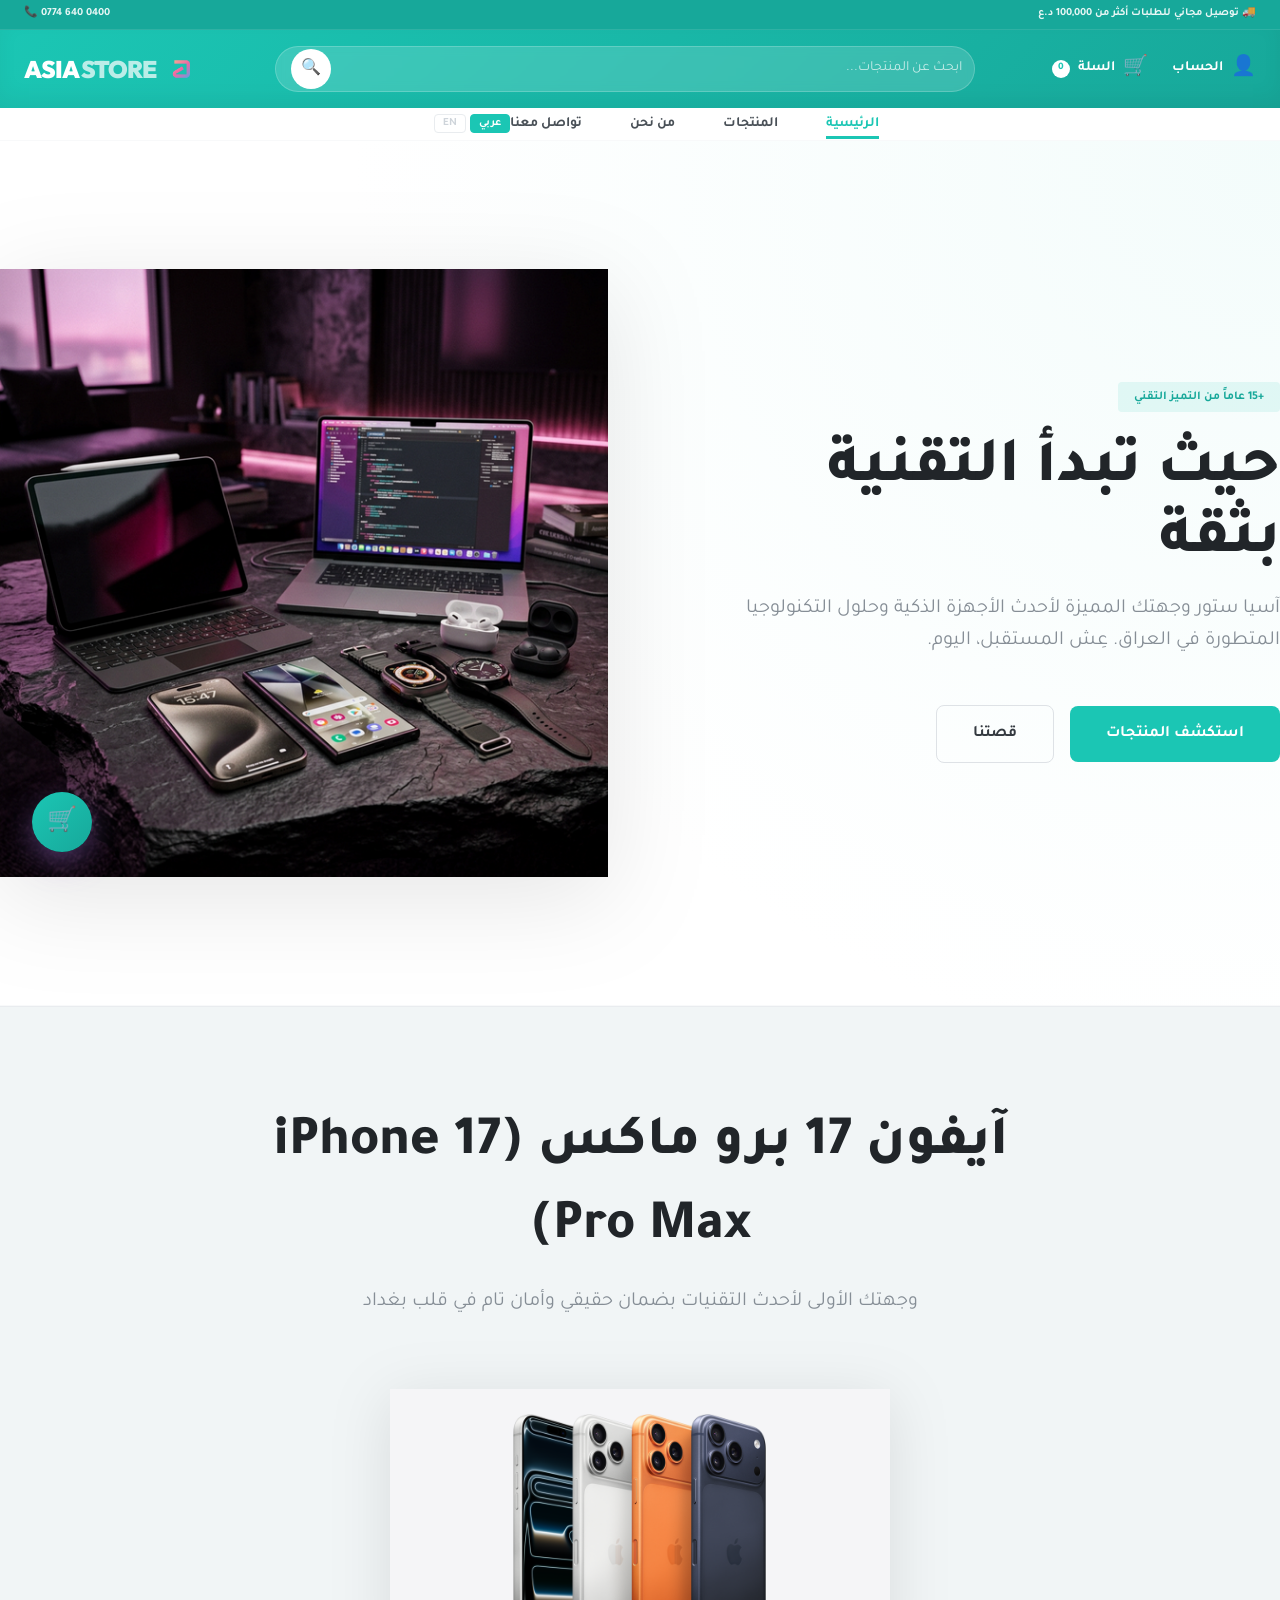
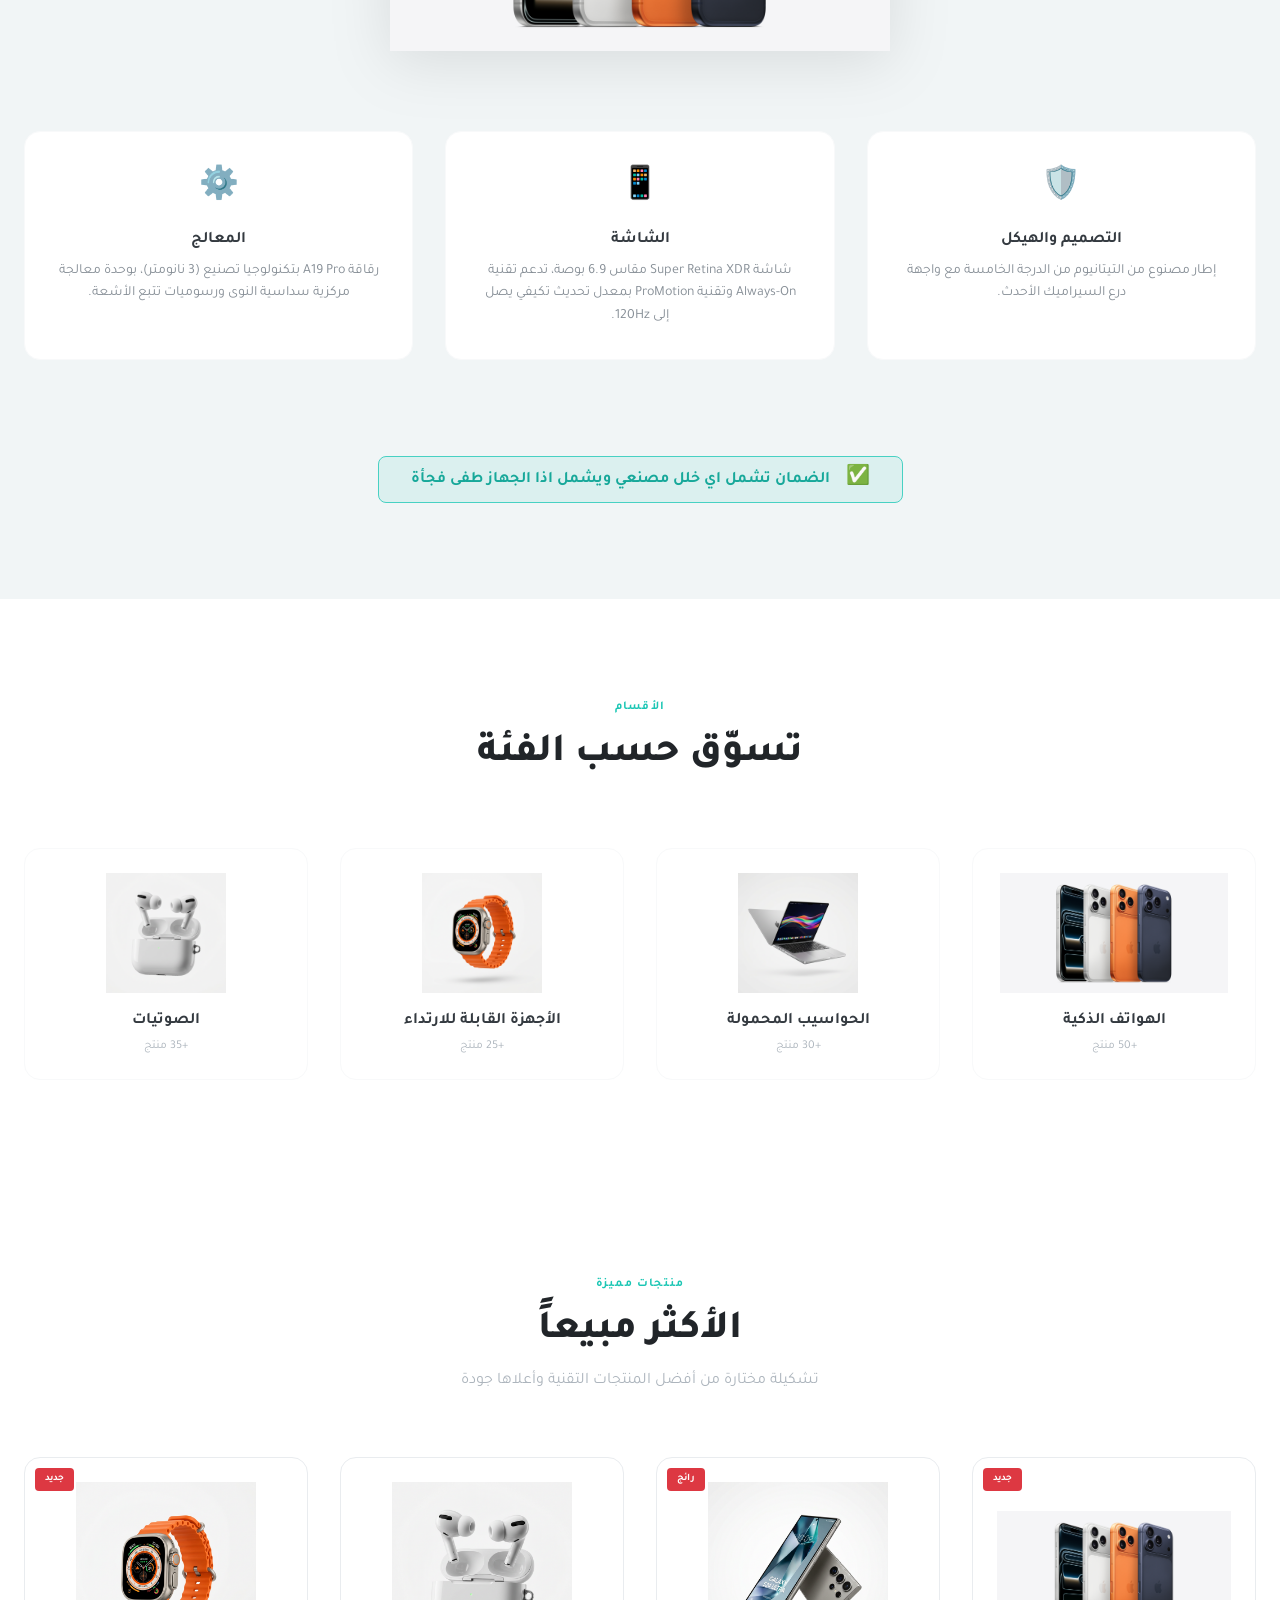
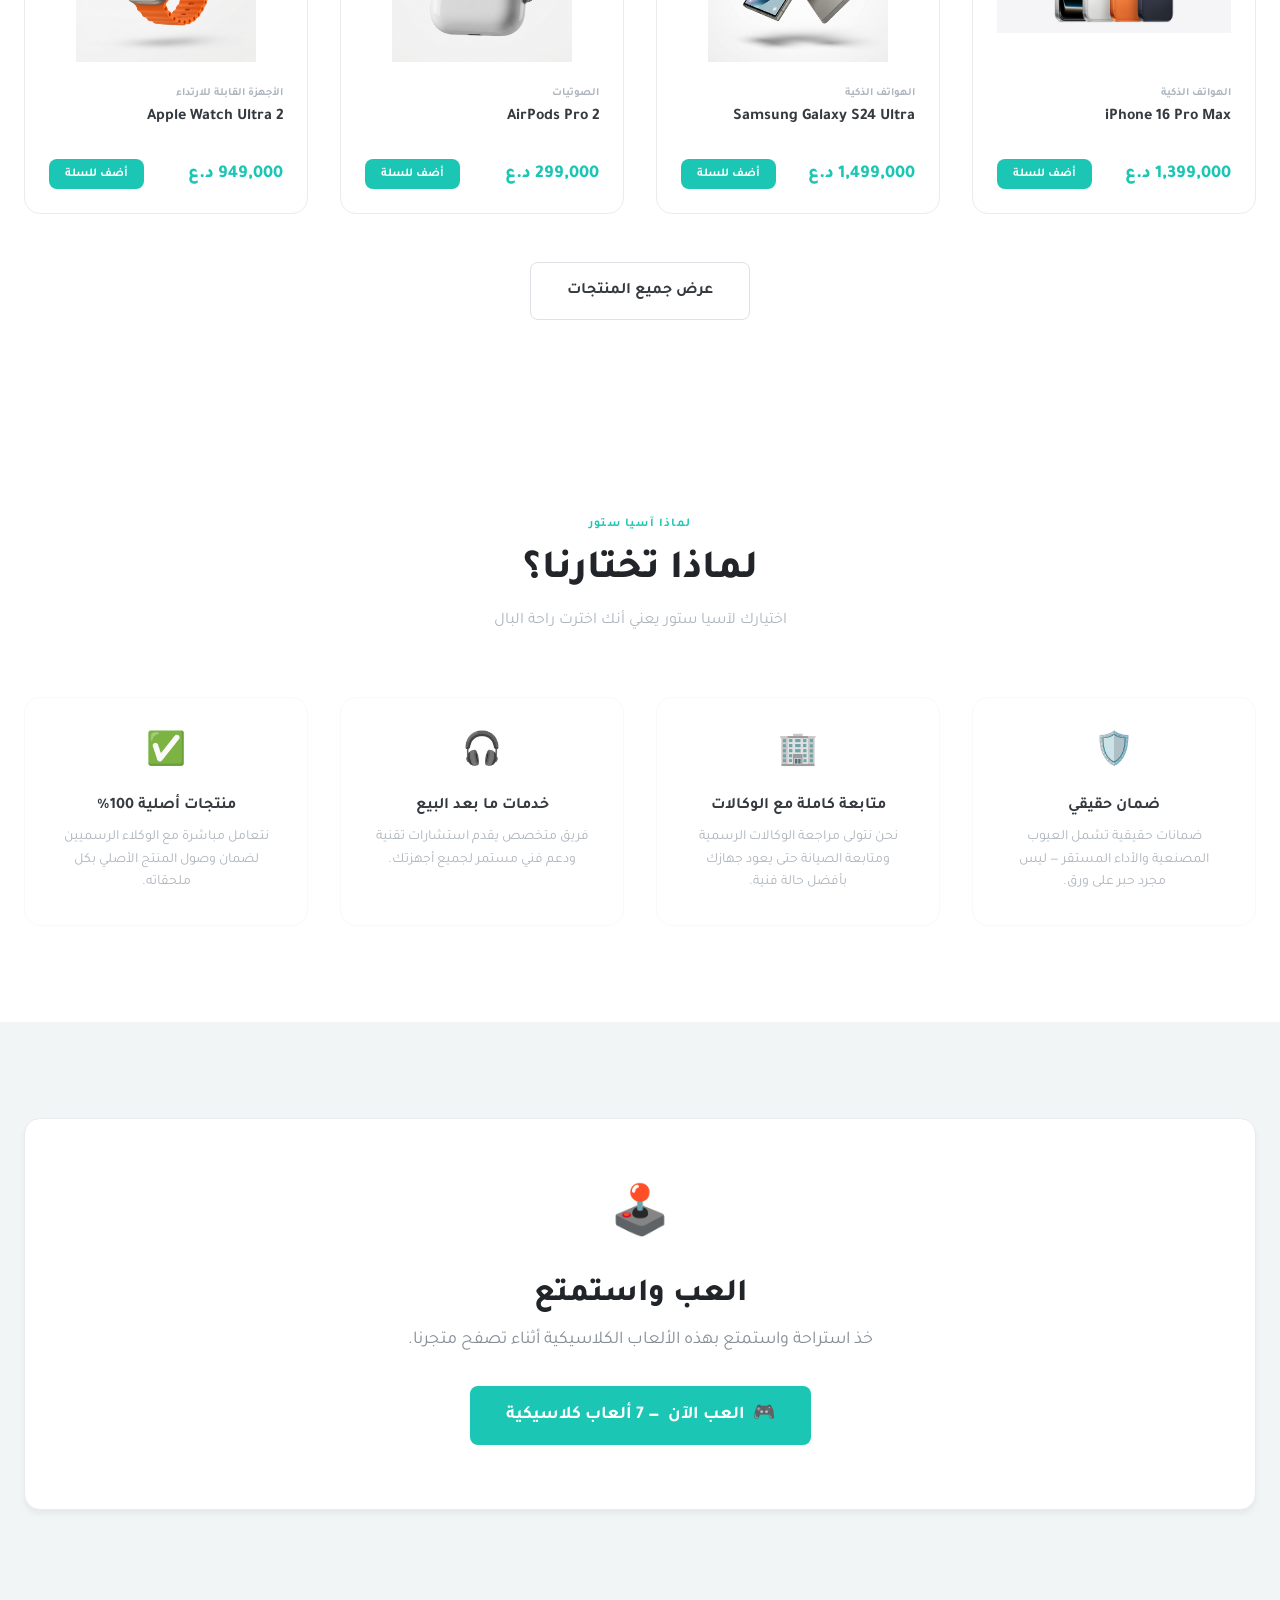
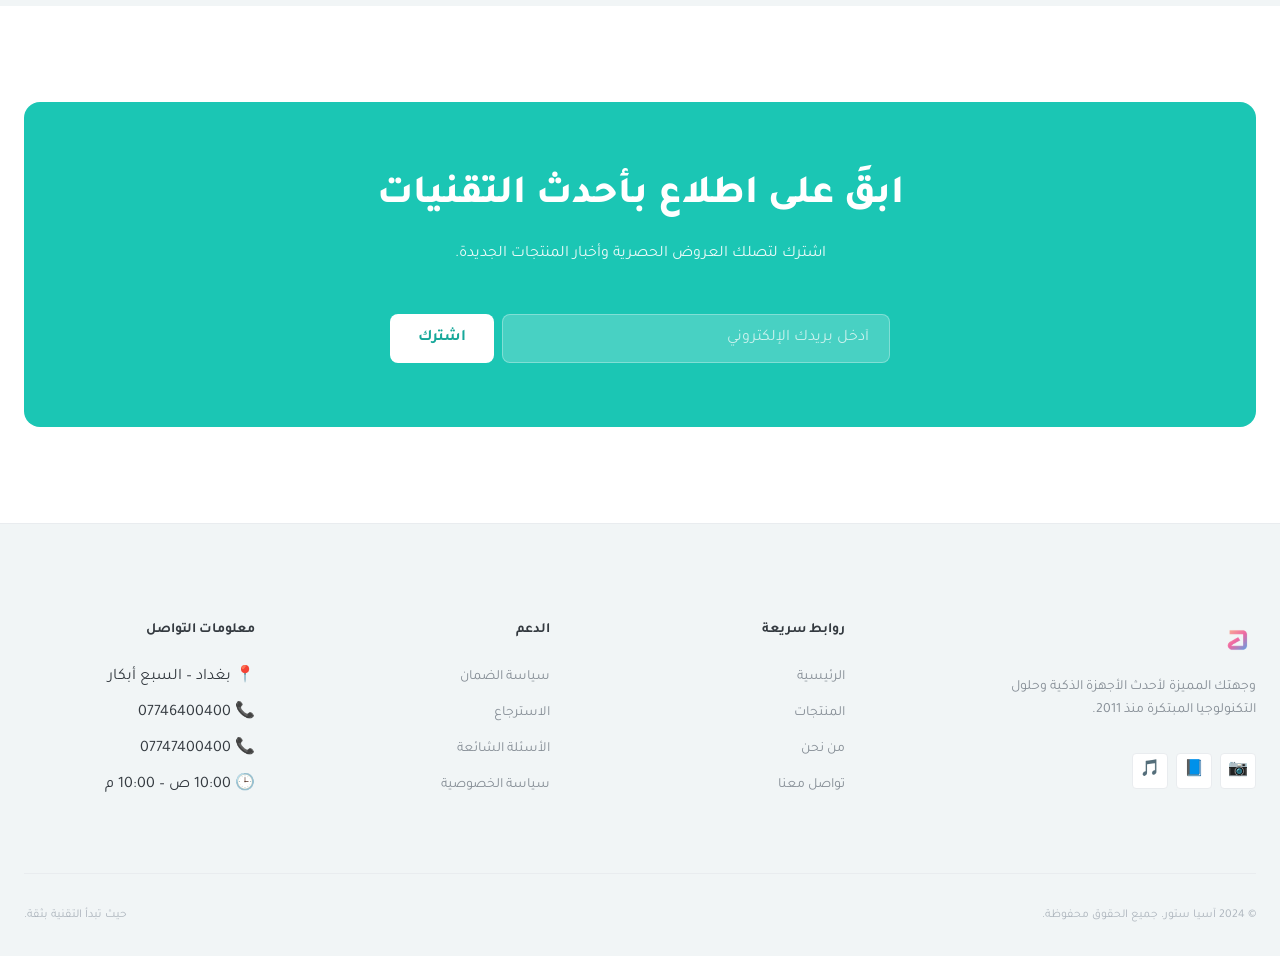
==== index.html @ 78df60da "Initial project upload" ====
<!DOCTYPE html>
<html lang="ar" dir="rtl">

<head>
  <meta charset="UTF-8">
  <meta name="viewport" content="width=device-width, initial-scale=1.0">
  <meta name="description"
    content="آسيا ستور - متجر مليء بالتطور. وجهتك المميزة لأحدث الأجهزة الذكية وحلول التكنولوجيا المتطورة في العراق">
  <meta name="keywords" content="آسيا ستور, Asia Store, تقنية, هواتف ذكية, لابتوب, ساعات ذكية, عراق, بغداد">
  <title>آسيا ستور | Asia Store - متجر مليء بالتطور</title>

  <!-- Fonts -->
  <link rel="preconnect" href="https://fonts.googleapis.com">
  <link rel="preconnect" href="https://fonts.gstatic.com" crossorigin>
  <link
    href="https://fonts.googleapis.com/css2?family=Inter:wght@300;400;500;600;700;900&family=Outfit:wght@300;400;500;600;700;900&family=Tajawal:wght@300;400;500;700;800;900&family=Bai+Jamjuree:wght@300;400;500;600;700&display=swap"
    rel="stylesheet">

  <!-- CSS -->
  <link rel="stylesheet" href="css/variables.css">
  <link rel="stylesheet" href="css/base.css">
  <link rel="stylesheet" href="css/animations.css">
  <link rel="stylesheet" href="css/components.css">
  <link rel="stylesheet" href="css/pages.css">
</head>

<body>
  <!-- Page Transition -->
  <div class="page-transition">
    <div class="panel"></div>
    <div class="panel"></div>
    <div class="panel"></div>
    <div class="panel"></div>
    <div class="panel"></div>
  </div>

  <!-- Header -->
  <header class="header" id="header">
    <div class="header__info">
      <div class="container container--wide">
        <span data-i18n="header_shipping">🚚 توصيل مجاني للطلبات أكثر من 100,000 د.ع</span>
        <span dir="ltr">📞 0774 640 0400</span>
      </div>
    </div>
    <div class="header__top">
      <div class="container container--wide">
        <div class="header__top-wrapper">
          <div class="header__utilities">
            <a href="#" class="header__util-link" id="accountTrigger">
              <span class="header__util-icon">👤</span>
              <span class="header__util-text" data-i18n="nav_account">الحساب</span>
            </a>
            <a href="#" class="header__util-link" id="cartTrigger">
              <span class="header__util-icon">🛒</span>
              <span class="header__util-text" data-i18n="nav_cart">السلة</span>
              <span class="cart-count">0</span>
            </a>
          </div>

          <div class="header__search">
            <form class="search-bar">
              <input type="text" data-i18n-placeholder="search_placeholder" placeholder="ابحث عن المنتجات...">
              <button type="submit">🔍</button>
            </form>
          </div>

          <a href="index.html" class="header__logo">
            <img src="assets/logo.svg" alt="Asia Store Logo">
            <span class="header__logo-text">Asia <span>Store</span></span>
          </a>
        </div>
      </div>
    </div>

    <div class="header__bottom">
      <div class="container container--wide">
        <nav class="header__nav" id="mainNav">
          <ul class="header__nav-list">
            <li><a href="index.html" class="header__nav-link active" data-i18n="nav_home">الرئيسية</a></li>
            <li><a href="pages/products.html" class="header__nav-link" data-i18n="nav_products">المنتجات</a></li>
            <li><a href="pages/about.html" class="header__nav-link" data-i18n="nav_about">من نحن</a></li>
            <li><a href="pages/contact.html" class="header__nav-link" data-i18n="nav_contact">تواصل معنا</a></li>
          </ul>
          <div class="lang-switcher">
            <button class="lang-btn active" data-lang="ar">عربي</button>
            <button class="lang-btn" data-lang="en">EN</button>
          </div>
        </nav>

        <button class="menu-toggle" id="menuToggle" aria-label="Toggle Menu">
          <span></span>
          <span></span>
          <span></span>
        </button>
      </div>
    </div>
  </header>

  <!-- Hero Section -->
  <section class="hero" id="hero">
    <div class="container--wide hero__container">
      <div class="hero__wrapper">
        <div class="hero__content reveal">
          <div class="hero__badge" data-i18n="hero_label">جديد وحصري</div>
          <h1 class="hero__title">
            <span data-i18n="hero_title_1">اكتشف عالم</span><br>
            <span class="text-primary" data-i18n="hero_title_2">التقنية الحديثة</span>
          </h1>
          <p class="hero__subtitle" data-i18n="hero_subtitle">
            آسيا ستور وجهتك المميزة لأحدث الأجهزة الذكية وحلول التكنولوجيا المتطورة في العراق.
          </p>
          <div class="hero__actions">
            <a href="pages/products.html" class="btn btn--primary btn--lg" data-i18n="hero_btn_shop">
              تسوق الآن
            </a>
            <a href="pages/about.html" class="btn btn--outline-dark btn--lg" data-i18n="hero_btn_about">
              عرف المزيد
            </a>
          </div>
        </div>
        <div class="hero__image reveal-scale">
          <img src="assets/images/hero-tech.png" alt="Tech Showcase">
        </div>
      </div>
    </div>
  </section>

  <!-- iPhone 17 Pro Max Showcase -->
  <section class="section showcase-section" id="iphone17"
    style="background: var(--surface-alt); border-top: 1px solid var(--color-gray-200); position: relative; overflow: hidden;">
    <div class="container container--wide">
      <div class="showcase-content"
        style="display:flex; flex-direction:column; gap:var(--space-2xl); align-items:center;">

        <div class="showcase-header reveal" style="text-align:center; max-width:800px;">
          <h2 class="section-header__title" data-i18n="iphone17_title"
            style="font-size: clamp(2rem, 5vw, 3.5rem); margin-bottom: var(--space-md); color: var(--color-gray-900);">
            آيفون 17 برو ماكس (iPhone 17 Pro Max)</h2>
          <p class="section-header__subtitle" data-i18n="iphone17_slogan"
            style="font-size: var(--fs-lg); color: var(--color-gray-600); margin-bottom: var(--space-lg);">وجهتك الأولى
            لأحدث التقنيات بضمان حقيقي وأمان تام في قلب بغداد</p>
        </div>

        <div class="showcase-image reveal-scale delay-1"
          style="position:relative; width:100%; max-width:500px; margin: 0 auto;">
          <img src="assets/images/iphone.png" alt="iPhone 17 Pro Max"
            style="width:100%; height:auto; object-fit:contain; filter:drop-shadow(0 10px 30px rgba(0,0,0,0.1));">
        </div>

        <div class="showcase-features grid"
          style="display:grid; grid-template-columns: repeat(auto-fit, minmax(280px, 1fr)); gap:var(--space-xl); width:100%; margin-top:var(--space-xl);">

          <div class="feature-card reveal delay-2">
            <div style="font-size:2rem; margin-bottom:var(--space-md);">🛡️</div>
            <h3 style="font-size:var(--fs-base); margin-bottom:var(--space-sm); color:var(--color-gray-800);"
              data-i18n="iphone17_f1_title">التصميم والهيكل</h3>
            <p style="color:var(--color-gray-600); font-size:var(--fs-sm); line-height:1.6;"
              data-i18n="iphone17_f1_desc">إطار مصنوع من التيتانيوم من الدرجة الخامسة مع واجهة درع السيراميك (Ceramic
              Shield) الأحدث.</p>
          </div>

          <div class="feature-card reveal delay-3">
            <div style="font-size:2rem; margin-bottom:var(--space-md);">📱</div>
            <h3 style="font-size:var(--fs-base); margin-bottom:var(--space-sm); color:var(--color-gray-800);"
              data-i18n="iphone17_f2_title">الشاشة</h3>
            <p style="color:var(--color-gray-600); font-size:var(--fs-sm); line-height:1.6;"
              data-i18n="iphone17_f2_desc">شاشة Super Retina XDR مقاس 6.9 بوصة، تدعم تقنية Always-On وتقنية ProMotion
              بمعدل تحديث تكيفي يصل إلى 120Hz.</p>
          </div>

          <div class="feature-card reveal delay-4">
            <div style="font-size:2rem; margin-bottom:var(--space-md);">⚙️</div>
            <h3 style="font-size:var(--fs-base); margin-bottom:var(--space-sm); color:var(--color-gray-800);"
              data-i18n="iphone17_f3_title">المعالج</h3>
            <p style="color:var(--color-gray-600); font-size:var(--fs-sm); line-height:1.6;"
              data-i18n="iphone17_f3_desc">رقاقة A19 Pro بتكنولوجيا تصنيع (3 نانومتر)، بوحدة معالجة مركزية سداسية النوى
              ورسوميات تتبع الأشعة.</p>
          </div>

        </div>

        <div class="reveal delay-4" style="margin-top:var(--space-2xl); text-align:center;">
          <div
            style="background: rgba(27,198,180,0.1); border: 1px solid var(--color-primary-light); padding: var(--space-sm) var(--space-xl); border-radius: var(--radius-md); display:inline-flex; align-items:center; gap:var(--space-md);">
            <span style="font-size:1.2rem;">✅</span>
            <span style="color: var(--color-primary-dark); font-weight:var(--fw-bold);"
              data-i18n="iphone17_warranty">الضمان تشمل اي خلل مصنعي ويشمل اذا الجهاز طفى فجأة</span>
          </div>
        </div>

      </div>
    </div>
  </section>

  <!-- Categories Section -->
  <section class="section" id="categories">
    <div class="container">
      <div class="section-header reveal">
        <span class="section-header__label" data-i18n="categories_label">الأقسام</span>
        <h2 class="section-header__title" data-i18n="categories_title">تسوّق حسب الفئة</h2>
      </div>

      <div class="categories-grid">
        <div class="category-card reveal delay-1" onclick="window.location.href='pages/products.html'">
          <img src="assets/images/iphone.png" alt="Smartphones" class="category-card__image">
          <h3 class="category-card__title" data-i18n="cat_smartphones">الهواتف الذكية</h3>
          <p class="category-card__count" data-i18n="cat_smartphones_count">+50 منتج</p>
        </div>
        <div class="category-card reveal delay-2" onclick="window.location.href='pages/products.html'">
          <img src="assets/images/macbook.png" alt="Laptops" class="category-card__image">
          <h3 class="category-card__title" data-i18n="cat_laptops">الحواسيب المحمولة</h3>
          <p class="category-card__count" data-i18n="cat_laptops_count">+30 منتج</p>
        </div>
        <div class="category-card reveal delay-3" onclick="window.location.href='pages/products.html'">
          <img src="assets/images/smartwatch.png" alt="Wearables" class="category-card__image">
          <h3 class="category-card__title" data-i18n="cat_wearables">الأجهزة القابلة للارتداء</h3>
          <p class="category-card__count" data-i18n="cat_wearables_count">+25 منتج</p>
        </div>
        <div class="category-card reveal delay-1" onclick="window.location.href='pages/products.html'">
          <img src="assets/images/airpods.png" alt="Audio" class="category-card__image">
          <h3 class="category-card__title" data-i18n="cat_audio">الصوتيات</h3>
          <p class="category-card__count" data-i18n="cat_audio_count">+35 منتج</p>
        </div>
      </div>
    </div>
  </section>

  <!-- Featured Products Section -->
  <section class="section" id="products" style="background: var(--surface-main);">
    <div class="container">
      <div class="section-header reveal">
        <span class="section-header__label" data-i18n="products_label">منتجات مميزة</span>
        <h2 class="section-header__title" data-i18n="products_title">الأكثر مبيعاً</h2>
        <p class="section-header__subtitle" data-i18n="products_subtitle">تشكيلة مختارة من أفضل المنتجات التقنية</p>
      </div>

      <div class="products-grid">
        <!-- Product 1 -->
        <div class="product-card reveal delay-1" data-category="smartphones">
          <span class="product-card__badge" data-i18n="product_new">جديد</span>
          <div class="product-card__image">
            <img src="assets/images/iphone.png" alt="iPhone 16 Pro Max">
          </div>
          <p class="product-card__category" data-i18n="p1_category">الهواتف الذكية</p>
          <h3 class="product-card__title" data-i18n="p1_title">iPhone 16 Pro Max</h3>
          <div class="product-card__actions">
            <span class="product-card__price" data-i18n="p1_price">1,399,000 د.ع</span>
            <button class="btn btn--sm btn--primary" data-i18n="add_to_cart">أضف للسلة</button>
          </div>
        </div>

        <!-- Product 2 -->
        <div class="product-card reveal delay-2" data-category="smartphones">
          <span class="product-card__badge" data-i18n="product_hot">رائج</span>
          <div class="product-card__image">
            <img src="assets/images/samsung.png" alt="Samsung Galaxy S24 Ultra">
          </div>
          <p class="product-card__category" data-i18n="p2_category">الهواتف الذكية</p>
          <h3 class="product-card__title" data-i18n="p2_title">Samsung Galaxy S24 Ultra</h3>
          <div class="product-card__actions">
            <span class="product-card__price" data-i18n="p2_price">1,499,000 د.ع</span>
            <button class="btn btn--sm btn--primary" data-i18n="add_to_cart">أضف للسلة</button>
          </div>
        </div>

        <!-- Product 3 -->
        <div class="product-card reveal delay-3" data-category="audio">
          <div class="product-card__image">
            <img src="assets/images/airpods.png" alt="AirPods Pro 2">
          </div>
          <p class="product-card__category" data-i18n="p3_category">الصوتيات</p>
          <h3 class="product-card__title" data-i18n="p3_title">AirPods Pro 2</h3>
          <div class="product-card__actions">
            <span class="product-card__price" data-i18n="p3_price">299,000 د.ع</span>
            <button class="btn btn--sm btn--primary" data-i18n="add_to_cart">أضف للسلة</button>
          </div>
        </div>

        <!-- Product 4 -->
        <div class="product-card reveal delay-1" data-category="wearables">
          <span class="product-card__badge" data-i18n="product_new">جديد</span>
          <div class="product-card__image">
            <img src="assets/images/smartwatch.png" alt="Apple Watch Ultra 2">
          </div>
          <p class="product-card__category" data-i18n="p4_category">الأجهزة القابلة للارتداء</p>
          <h3 class="product-card__title" data-i18n="p4_title">Apple Watch Ultra 2</h3>
          <div class="product-card__actions">
            <span class="product-card__price" data-i18n="p4_price">949,000 د.ع</span>
            <button class="btn btn--sm btn--primary" data-i18n="add_to_cart">أضف للسلة</button>
          </div>
        </div>
      </div>

      <div style="text-align:center; margin-top:var(--space-2xl);">
        <a href="pages/products.html" class="btn btn--outline-dark btn--lg reveal" data-i18n="view_all">عرض جميع المنتجات</a>
      </div>
    </div>
  </section>

  <!-- Why Choose Us -->
  <section class="section" id="features">
    <div class="container">
      <div class="section-header reveal">
        <span class="section-header__label" data-i18n="features_label">لماذا آسيا ستور</span>
        <h2 class="section-header__title" data-i18n="features_title">لماذا تختارنا؟</h2>
        <p class="section-header__subtitle" data-i18n="features_subtitle">اختيارك لآسيا ستور يعني أنك اخترت راحة البال
        </p>
      </div>

      <div class="features-grid">
        <div class="feature-card reveal delay-1 tilt-3d">
          <div class="feature-card__icon">🛡️</div>
          <h3 class="feature-card__title" data-i18n="f1_title">ضمان حقيقي</h3>
          <p class="feature-card__desc" data-i18n="f1_desc">ضمانات حقيقية تشمل العيوب المصنعية والأداء المستقر</p>
        </div>

        <div class="feature-card reveal delay-2 tilt-3d">
          <div class="feature-card__icon">🏢</div>
          <h3 class="feature-card__title" data-i18n="f2_title">متابعة كاملة مع الوكالات</h3>
          <p class="feature-card__desc" data-i18n="f2_desc">نحن نتولى مراجعة الوكالات الرسمية ومتابعة الصيانة</p>
        </div>

        <div class="feature-card reveal delay-3 tilt-3d">
          <div class="feature-card__icon">🎧</div>
          <h3 class="feature-card__title" data-i18n="f3_title">خدمات ما بعد البيع</h3>
          <p class="feature-card__desc" data-i18n="f3_desc">فريق متخصص يقدم استشارات تقنية ودعم فني مستمر</p>
        </div>

        <div class="feature-card reveal delay-4 tilt-3d">
          <div class="feature-card__icon">✅</div>
          <h3 class="feature-card__title" data-i18n="f4_title">منتجات أصلية 100%</h3>
          <p class="feature-card__desc" data-i18n="f4_desc">نتعامل مباشرة مع الوكلاء الرسميين لضمان وصول المنتج الأصلي
          </p>
        </div>
      </div>
    </div>
  </section>

  <!-- Arcade Games Banner -->
  <section class="section" id="arcade" style="background: var(--surface-alt);">
    <div class="container">
      <div class="reveal-scale"
        style="padding:var(--space-3xl) var(--space-2xl); border-radius:var(--radius-lg); background:var(--color-white); border:1px solid var(--color-gray-200); text-align:center; box-shadow:var(--shadow-md);">
        <div style="font-size:3rem; margin-bottom:var(--space-md);">🕹️</div>
        <h2 style="font-size:var(--fs-2xl); font-weight:var(--fw-black); margin-bottom:var(--space-sm); color:var(--color-gray-900);"
          data-i18n="games_hero_title">العب واستمتع</h2>
        <p style="color:var(--color-gray-600); font-size:var(--fs-md); margin-bottom:var(--space-xl); max-width:500px; margin-left:auto; margin-right:auto;"
          data-i18n="games_hero_subtitle">خذ استراحة واستمتع بهذه الألعاب الكلاسيكية أثناء تصفح متجرنا.</p>
        <a href="pages/games.html" class="btn btn--primary btn--lg" style="font-size:var(--fs-md);">
          🎮 <span data-i18n="games_play">العب الآن</span> — 7 ألعاب كلاسيكية
        </a>
      </div>
    </div>
  </section>

  <!-- CTA / Newsletter -->
  <section class="section cta-section">
    <div class="container">
      <div class="cta-box reveal-scale">
        <h2 class="cta-box__title" data-i18n="cta_title">ابقَ على اطلاع بأحدث التقنيات</h2>
        <p class="cta-box__subtitle" data-i18n="cta_subtitle">اشترك لتصلك العروض الحصرية وأخبار المنتجات الجديدة.</p>
        <form class="cta-box__form" onsubmit="event.preventDefault();">
          <input type="email" class="cta-box__input" data-i18n-placeholder="cta_placeholder"
            placeholder="أدخل بريدك الإلكتروني">
          <button type="submit" class="cta-box__btn" data-i18n="cta_btn">اشترك</button>
        </form>
      </div>
    </div>
  </section>

  <!-- Footer -->
  <footer class="footer" id="footer">
    <div class="container">
      <div class="footer__grid">
        <div class="footer__brand">
          <img src="assets/logo.svg" alt="Asia Store">
          <p data-i18n="footer_desc">وجهتك المميزة لأحدث الأجهزة الذكية وحلول التكنولوجيا المبتكرة منذ 2011.</p>
          <div class="footer__social">
            <a href="https://www.instagram.com/asia.store.iq" target="_blank" aria-label="Instagram">📷</a>
            <a href="https://www.facebook.com/share/1KiaEUe9XV" target="_blank" aria-label="Facebook">📘</a>
            <a href="https://www.tiktok.com/@asia.store24" target="_blank" aria-label="TikTok">🎵</a>
          </div>
        </div>

        <div>
          <h4 class="footer__title" data-i18n="footer_quick">روابط سريعة</h4>
          <ul class="footer__links">
            <li><a href="index.html" data-i18n="nav_home">الرئيسية</a></li>
            <li><a href="pages/products.html" data-i18n="nav_products">المنتجات</a></li>
            <li><a href="pages/about.html" data-i18n="nav_about">من نحن</a></li>
            <li><a href="pages/contact.html" data-i18n="nav_contact">تواصل معنا</a></li>
          </ul>
        </div>

        <div>
          <h4 class="footer__title" data-i18n="footer_support">الدعم</h4>
          <ul class="footer__links">
            <li><a href="pages/warranty.html" data-i18n="footer_warranty">سياسة الضمان</a></li>
            <li><a href="pages/returns.html" data-i18n="footer_returns">الاسترجاع</a></li>
            <li><a href="pages/faq.html" data-i18n="footer_faq">الأسئلة الشائعة</a></li>
            <li><a href="pages/privacy.html" data-i18n="footer_privacy">سياسة الخصوصية</a></li>
          </ul>
        </div>

        <div>
          <h4 class="footer__title" data-i18n="footer_contact">معلومات التواصل</h4>
          <ul class="footer__links">
            <li>📍 بغداد – السبع أبكار</li>
            <li>📞 07746400400</li>
            <li>📞 07747400400</li>
            <li>🕒 10:00 ص – 10:00 م</li>
          </ul>
        </div>
      </div>

      <div class="footer__bottom">
        <p data-i18n="footer_rights">© 2024 آسيا ستور. جميع الحقوق محفوظة.</p>
        <p data-i18n="footer_tagline">حيث تبدأ التقنية بثقة.</p>
      </div>
    </div>
  </footer>

  <!-- Scripts -->
  <script src="js/i18n.js"></script>
  <script src="js/main.js"></script>
  <script src="js/cart.js"></script>
  <script src="js/auth.js"></script>
</body>

</html>
---- css/variables.css ----
/* ========================================
   ASIA STORE - Design Tokens & Variables
   Inspired by pointiraq.com - Professional Teal Theme
   ======================================== */

:root {
  /* Primary Brand Colors */
  --color-primary: #1bc6b4;
  --color-primary-dark: #17a89a;
  --color-primary-light: #48d1c3;
  --color-secondary: #515D66;
  --color-accent: #DD3842; /* Soft Red for sales */
  --color-success: #28a745;
  --color-warning: #ffc107;
  --color-info: #17a2b8;
  
  /* Gradients */
  --gradient-primary: linear-gradient(135deg, #1bc6b4 0%, #17a89a 100%);
  --gradient-soft: linear-gradient(180deg, #F1F5F6 0%, #FFFFFF 100%);
  --gradient-text: linear-gradient(135deg, #1bc6b4, #515D66);
  
  /* Neutral Colors */
  --color-white: #FFFFFF;
  --color-offwhite: #F1F5F6;
  --color-gray-100: #F8F9FA;
  --color-gray-200: #E9ECEF;
  --color-gray-300: #DEE2E6;
  --color-gray-400: #CED4DA;
  --color-gray-500: #ADB5BD;
  --color-gray-600: #868E96;
  --color-gray-700: #495057;
  --color-gray-800: #343A40;
  --color-gray-900: #212529;
  --color-black: #000000;
  
  /* Surfaces */
  --surface-main: #FFFFFF;
  --surface-alt: #F1F5F6;
  --surface-dark: #212529;
  --surface-card: #FFFFFF;
  
  /* Typography */
  --font-primary: 'Bai Jamjuree', 'Tajawal', -apple-system, BlinkMacSystemFont, sans-serif;
  --font-arabic: 'Tajawal', 'Bai Jamjuree', sans-serif;
  
  --fs-xs: 0.75rem;
  --fs-sm: 0.875rem;
  --fs-base: 1rem;
  --fs-md: 1.125rem;
  --fs-lg: 1.25rem;
  --fs-xl: 1.5rem;
  --fs-2xl: 2rem;
  --fs-3xl: 2.5rem;
  --fs-4xl: 3rem;
  --fs-5xl: 3.5rem;
  --fs-6xl: 4.5rem;
  --fs-hero: clamp(2.2rem, 5vw, 4.5rem);
  
  --fw-light: 300;
  --fw-regular: 400;
  --fw-medium: 500;
  --fw-semibold: 600;
  --fw-bold: 700;
  --fw-black: 800;
  
  --lh-tight: 1.1;
  --lh-snug: 1.25;
  --lh-normal: 1.5;
  --lh-relaxed: 1.75;
  
  /* Spacing */
  --space-xs: 0.25rem;
  --space-sm: 0.5rem;
  --space-md: 1rem;
  --space-lg: 1.5rem;
  --space-xl: 2rem;
  --space-2xl: 3rem;
  --space-3xl: 4rem;
  --space-4xl: 6rem;
  --space-5xl: 8rem;
  --space-section: clamp(3rem, 8vw, 6rem);
  
  /* Border Radius */
  --radius-sm: 0.25rem;
  --radius-md: 0.5rem;
  --radius-lg: 1rem;
  --radius-xl: 1.5rem;
  --radius-full: 9999px;
  
  /* Shadows */
  --shadow-sm: 0 1px 3px rgba(0,0,0,0.1);
  --shadow-md: 0 4px 6px rgba(0,0,0,0.05);
  --shadow-lg: 0 10px 15px rgba(0,0,0,0.1);
  --shadow-xl: 0 20px 25px rgba(0,0,0,0.1);
  --shadow-card: 0 0 20px rgba(0,0,0,0.05);
  
  /* Transitions */
  --transition-fast: 0.15s ease;
  --transition-base: 0.25s ease;
  --transition-slow: 0.4s ease;
  
  /* Z-Index */
  --z-base: 1;
  --z-dropdown: 100;
  --z-sticky: 200;
  --z-header: 300;
  --z-overlay: 400;
  --z-modal: 500;
  
  /* Container */
  --container-max: 1280px;
  --container-wide: 1440px;
  --container-narrow: 800px;
  --container-padding: 1.5rem;
}

[dir="rtl"] {
  --font-primary: var(--font-arabic);
}
---- css/base.css ----
/* ========================================
   ASIA STORE - Base & Reset Styles
   ======================================== */

@import url('https://fonts.googleapis.com/css2?family=Inter:wght@300;400;500;600;700;900&family=Tajawal:wght@300;400;500;700;800;900&family=Bai+Jamjuree:wght@300;400;500;600;700&display=swap');

*,
*::before,
*::after {
    margin: 0;
    padding: 0;
    box-sizing: border-box;
}

html {
    scroll-behavior: smooth;
    font-size: 16px;
    -webkit-font-smoothing: antialiased;
    -moz-osx-font-smoothing: grayscale;
}

body {
    font-family: var(--font-primary);
    font-weight: var(--fw-regular);
    line-height: var(--lh-normal);
    color: var(--color-gray-800);
    background: var(--surface-main);
    overflow-x: hidden;
    min-height: 100vh;
}

[dir="rtl"] body {
    font-family: var(--font-arabic);
}

img {
    max-width: 100%;
    height: auto;
    display: block;
}

a {
    text-decoration: none;
    color: inherit;
    transition: var(--transition-base);
}

ul,
ol {
    list-style: none;
}

button {
    border: none;
    background: none;
    cursor: pointer;
    font-family: inherit;
    font-size: inherit;
    color: inherit;
}

input,
textarea,
select {
    font-family: inherit;
    font-size: inherit;
    color: var(--color-gray-800);
    outline: none;
    border: none;
    background: none;
}

/* Container */
.container {
    width: 100%;
    max-width: var(--container-max);
    margin: 0 auto;
    padding: 0 var(--container-padding);
}

.container--wide {
    max-width: var(--container-wide);
}

.container--narrow {
    max-width: var(--container-narrow);
}

/* Section */
.section {
    padding: var(--space-section) 0;
    position: relative;
}

/* Gradient Text */
.gradient-text {
    background: var(--gradient-primary);
    -webkit-background-clip: text;
    -webkit-text-fill-color: transparent;
    background-clip: text;
}

/* Selection */
::selection {
    background: rgba(27, 198, 180, 0.2);
    color: var(--color-primary-dark);
}

/* Scrollbar */
::-webkit-scrollbar {
    width: 6px;
}

::-webkit-scrollbar-track {
    background: var(--color-gray-100);
}

::-webkit-scrollbar-thumb {
    background: var(--color-primary);
    border-radius: var(--radius-full);
}

/* Page Transition Overlay (Simplified) */
.page-transition {
    position: fixed;
    top: 0;
    left: 0;
    width: 100%;
    height: 100%;
    z-index: 9999;
    pointer-events: none;
    display: flex;
}

.page-transition .panel {
    flex: 1;
    background: var(--color-primary);
    transform: scaleY(0);
    transform-origin: bottom;
}

.page-transition.active .panel {
    animation: panelUp 0.5s ease forwards;
}

@keyframes panelUp {
    0% { transform: scaleY(0); transform-origin: bottom; }
    50% { transform: scaleY(1); transform-origin: bottom; }
    51% { transform: scaleY(1); transform-origin: top; }
    100% { transform: scaleY(0); transform-origin: top; }
}

/* Visually Hidden */
.sr-only {
    position: absolute;
    width: 1px;
    height: 1px;
    padding: 0;
    margin: -1px;
    overflow: hidden;
    clip: rect(0, 0, 0, 0);
    border: 0;
}
---- css/animations.css ----
/* ========================================
   ASIA STORE - Animations & 3D Effects
   ======================================== */

/* ---- SCROLL REVEAL ANIMATIONS ---- */
.reveal {
    opacity: 0;
    transform: translateY(60px);
    transition: opacity 0.8s cubic-bezier(0.16, 1, 0.3, 1),
        transform 0.8s cubic-bezier(0.16, 1, 0.3, 1);
}

.reveal.visible {
    opacity: 1;
    transform: translateY(0);
}

.reveal-left {
    opacity: 0;
    transform: translateX(-80px);
    transition: opacity 0.8s cubic-bezier(0.16, 1, 0.3, 1),
        transform 0.8s cubic-bezier(0.16, 1, 0.3, 1);
}

.reveal-left.visible {
    opacity: 1;
    transform: translateX(0);
}

.reveal-right {
    opacity: 0;
    transform: translateX(80px);
    transition: opacity 0.8s cubic-bezier(0.16, 1, 0.3, 1),
        transform 0.8s cubic-bezier(0.16, 1, 0.3, 1);
}

.reveal-right.visible {
    opacity: 1;
    transform: translateX(0);
}

.reveal-scale {
    opacity: 0;
    transform: scale(0.85);
    transition: opacity 0.8s cubic-bezier(0.16, 1, 0.3, 1),
        transform 0.8s cubic-bezier(0.16, 1, 0.3, 1);
}

.reveal-scale.visible {
    opacity: 1;
    transform: scale(1);
}

/* Staggered Delays */
.delay-1 {
    transition-delay: 0.1s !important;
}

.delay-2 {
    transition-delay: 0.2s !important;
}

.delay-3 {
    transition-delay: 0.3s !important;
}

.delay-4 {
    transition-delay: 0.4s !important;
}

.delay-5 {
    transition-delay: 0.5s !important;
}

.delay-6 {
    transition-delay: 0.6s !important;
}

/* ---- FLOATING ANIMATION ---- */
@keyframes float {

    0%,
    100% {
        transform: translateY(0) rotate(0deg);
    }

    33% {
        transform: translateY(-15px) rotate(1deg);
    }

    66% {
        transform: translateY(-8px) rotate(-1deg);
    }
}

.float {
    animation: float 6s ease-in-out infinite;
}

.float-slow {
    animation: float 8s ease-in-out infinite;
}

.float-fast {
    animation: float 4s ease-in-out infinite;
}

/* ---- PULSE GLOW ---- */
@keyframes pulseGlow {

    0%,
    100% {
        box-shadow: 0 0 20px rgba(192, 132, 252, 0.2);
    }

    50% {
        box-shadow: 0 0 40px rgba(192, 132, 252, 0.4), 0 0 80px rgba(255, 107, 157, 0.2);
    }
}

.pulse-glow {
    animation: pulseGlow 3s ease-in-out infinite;
}

/* ---- GRADIENT SHIFT ---- */
@keyframes gradientShift {
    0% {
        background-position: 0% 50%;
    }

    50% {
        background-position: 100% 50%;
    }

    100% {
        background-position: 0% 50%;
    }
}

.gradient-shift {
    background-size: 200% 200%;
    animation: gradientShift 4s ease infinite;
}

/* ---- PARTICLE FLOAT ---- */
@keyframes particleFloat {
    0% {
        transform: translate(0, 0) rotate(0deg);
        opacity: 0;
    }

    20% {
        opacity: 1;
    }

    80% {
        opacity: 1;
    }

    100% {
        transform: translate(var(--x, 100px), var(--y, -200px)) rotate(360deg);
        opacity: 0;
    }
}

.particle {
    position: absolute;
    width: var(--size, 6px);
    height: var(--size, 6px);
    background: var(--gradient-primary);
    border-radius: var(--radius-full);
    animation: particleFloat var(--duration, 8s) var(--delay, 0s) infinite linear;
    pointer-events: none;
}

/* ---- ROTATE 3D ---- */
@keyframes rotate3D {
    0% {
        transform: perspective(1000px) rotateY(0deg);
    }

    100% {
        transform: perspective(1000px) rotateY(360deg);
    }
}

.rotate-3d {
    animation: rotate3D 20s linear infinite;
}

/* ---- SHIMMER EFFECT ---- */
@keyframes shimmer {
    0% {
        transform: translateX(-100%);
    }

    100% {
        transform: translateX(100%);
    }
}

.shimmer {
    position: relative;
    overflow: hidden;
}

.shimmer::after {
    content: '';
    position: absolute;
    top: 0;
    left: 0;
    width: 100%;
    height: 100%;
    background: linear-gradient(90deg, transparent, rgba(255, 255, 255, 0.1), transparent);
    animation: shimmer 3s infinite;
}

/* ---- TILT 3D on Hover ---- */
.tilt-3d {
    transform-style: preserve-3d;
    transition: var(--transition-slow);
}

.tilt-3d:hover {
    transform: perspective(1000px) rotateX(5deg) rotateY(-5deg) scale(1.02);
}

/* ---- HERO TEXT ANIMATION ---- */
@keyframes heroTextReveal {
    0% {
        opacity: 0;
        transform: translateY(40px);
        filter: blur(10px);
    }

    100% {
        opacity: 1;
        transform: translateY(0);
        filter: blur(0);
    }
}

.hero-text-animate {
    animation: heroTextReveal 1s cubic-bezier(0.16, 1, 0.3, 1) forwards;
    opacity: 0;
}

.hero-text-animate:nth-child(2) {
    animation-delay: 0.15s;
}

.hero-text-animate:nth-child(3) {
    animation-delay: 0.3s;
}

.hero-text-animate:nth-child(4) {
    animation-delay: 0.45s;
}

/* ---- COUNTER ANIMATION ---- */
@keyframes countUp {
    from {
        opacity: 0;
        transform: translateY(20px);
    }

    to {
        opacity: 1;
        transform: translateY(0);
    }
}

/* ---- MARQUEE ---- */
@keyframes marquee {
    0% {
        transform: translateX(0);
    }

    100% {
        transform: translateX(-50%);
    }
}

[dir="rtl"] @keyframes marquee {
    0% {
        transform: translateX(0);
    }

    100% {
        transform: translateX(50%);
    }
}

.marquee-track {
    display: flex;
    width: max-content;
    animation: marquee 30s linear infinite;
}

.marquee-track:hover {
    animation-play-state: paused;
}

/* ---- ORBIT ANIMATION ---- */
@keyframes orbit {
    0% {
        transform: rotate(0deg) translateX(var(--orbit-radius, 100px)) rotate(0deg);
    }

    100% {
        transform: rotate(360deg) translateX(var(--orbit-radius, 100px)) rotate(-360deg);
    }
}

.orbit {
    animation: orbit var(--orbit-duration, 10s) linear infinite;
}

/* ---- MAGNETIC BUTTON HOVER ---- */
.magnetic {
    transition: transform 0.3s cubic-bezier(0.34, 1.56, 0.64, 1);
}

/* ---- BACKGROUND ORB GLOW ---- */
.bg-orb {
    position: absolute;
    border-radius: 50%;
    filter: blur(80px);
    opacity: 0.15;
    pointer-events: none;
}

.bg-orb--pink {
    background: var(--color-pink);
}

.bg-orb--purple {
    background: var(--color-purple);
}

.bg-orb--blue {
    background: var(--color-blue);
}

/* ---- NOISE TEXTURE OVERLAY ---- */
.noise-overlay::before {
    content: '';
    position: absolute;
    top: 0;
    left: 0;
    width: 100%;
    height: 100%;
    opacity: 0.03;
    background-image: url("data:image/svg+xml,%3Csvg viewBox='0 0 256 256' xmlns='http://www.w3.org/2000/svg'%3E%3Cfilter id='noise'%3E%3CfeTurbulence type='fractalNoise' baseFrequency='0.9' numOctaves='4' stitchTiles='stitch'/%3E%3C/filter%3E%3Crect width='100%25' height='100%25' filter='url(%23noise)'/%3E%3C/svg%3E");
    pointer-events: none;
    z-index: 0;
}

/* ---- LINE DRAWING ---- */
@keyframes drawLine {
    to {
        stroke-dashoffset: 0;
    }
}

/* ---- TYPEWRITER ---- */
@keyframes typewriter {
    from {
        width: 0;
    }

    to {
        width: 100%;
    }
}

@keyframes blink {
    50% {
        border-color: transparent;
    }
}

.typewriter {
    overflow: hidden;
    white-space: nowrap;
    border-right: 3px solid var(--color-purple);
    animation: typewriter 3s steps(40) 1s forwards, blink 0.8s step-end infinite;
    width: 0;
}
---- css/components.css ----
/* ========================================
   ASIA STORE - Components CSS
   ======================================== */

/* ---- HEADER / NAVBAR ---- */
/* ---- HEADER / NAVBAR ---- */
.header {
    position: sticky;
    top: 0;
    width: 100%;
    z-index: var(--z-header);
    transition: var(--transition-base);
}

.header__info {
    background: var(--color-primary-dark);
    padding: 6px 0;
    font-size: 11px;
    font-weight: var(--fw-bold);
    color: rgba(255, 255, 255, 0.9);
    border-bottom: 1px solid rgba(255, 255, 255, 0.1);
}

.header__info .container {
    display: flex;
    justify-content: space-between;
    align-items: center;
}

.header.scrolled {
    box-shadow: var(--shadow-md);
}

.header__top {
    background: var(--gradient-primary);
    color: var(--color-white);
    padding: var(--space-md) 0;
    box-shadow: inset 0 -10px 20px rgba(0,0,0,0.05);
}

.header__top-wrapper {
    display: flex;
    align-items: center;
    justify-content: space-between;
}

[dir="rtl"] .header__top-wrapper {
    flex-direction: row;
}

.header__logo {
    display: flex;
    align-items: center;
    gap: var(--space-sm);
}

.header__logo img {
    height: 36px;
    width: auto;
}

.header__logo-text {
    font-weight: 900;
    font-size: var(--fs-xl);
    color: var(--color-white);
    letter-spacing: -1px;
    font-family: 'Outfit', sans-serif;
    text-transform: uppercase;
}

.header__logo-text span {
    color: rgba(255, 255, 255, 0.7);
}

.header__search {
    flex: 1;
    max-width: 700px;
    margin: 0 var(--space-2xl);
}

.search-bar {
    display: flex;
    background: rgba(255, 255, 255, 0.15);
    border-radius: var(--radius-full);
    padding: 2px 2px 2px 15px;
    border: 1px solid rgba(255, 255, 255, 0.2);
    transition: var(--transition-base);
    backdrop-filter: blur(4px);
}

.search-bar:focus-within {
    background: var(--color-white);
    border-color: var(--color-white);
    box-shadow: 0 10px 30px rgba(0,0,0,0.1);
}

.search-bar input {
    flex: 1;
    background: transparent;
    border: none;
    color: var(--color-white);
    padding: 10px;
    font-size: var(--fs-sm);
    font-family: inherit;
}

.search-bar:focus-within input {
    color: var(--color-gray-800);
}

.search-bar input::placeholder {
    color: rgba(255, 255, 255, 0.7);
}

.search-bar:focus-within input::placeholder {
    color: var(--color-gray-400);
}

.search-bar button {
    background: var(--color-white);
    color: var(--color-primary);
    font-size: var(--fs-base);
    width: 40px;
    height: 40px;
    border-radius: var(--radius-full);
    display: flex;
    align-items: center;
    justify-content: center;
}

.header__utilities {
    display: flex;
    align-items: center;
    gap: var(--space-lg);
}

.header__util-link {
    display: flex;
    align-items: center;
    gap: 8px;
    color: var(--color-white);
    font-size: var(--fs-sm);
    font-weight: var(--fw-bold);
    transition: var(--transition-base);
}

.header__util-link:hover {
    color: rgba(255, 255, 255, 0.8);
    transform: translateY(-2px);
}

.header__util-icon {
    font-size: 20px;
}

.header__util-link .cart-count {
    background: var(--color-white);
    color: var(--color-primary);
    font-size: 10px;
    width: 18px;
    height: 18px;
    border-radius: 50%;
    display: flex;
    align-items: center;
    justify-content: center;
    font-weight: var(--fw-black);
}

.header__bottom {
    background: var(--color-white);
    padding: var(--space-xs) 0;
    border-bottom: 1px solid var(--color-gray-100);
}

.header__nav {
    display: flex;
    align-items: center;
    justify-content: center;
}

.header__nav-list {
    display: flex;
    align-items: center;
    gap: var(--space-2xl);
}

.header__nav-link {
    font-size: var(--fs-sm);
    font-weight: var(--fw-semibold);
    color: var(--color-gray-700);
    padding: var(--space-sm) 0;
    position: relative;
    transition: var(--transition-base);
}

.header__nav-link:hover,
.header__nav-link.active {
    color: var(--color-primary);
}

.header__nav-link::after {
    content: '';
    position: absolute;
    bottom: 0;
    left: 0;
    width: 0;
    height: 3px;
    background: var(--color-primary);
    transition: var(--transition-base);
}

.header__nav-link:hover::after,
.header__nav-link.active::after {
    width: 100%;
}

/* Language Switcher */
.lang-switcher {
    display: flex;
    align-items: center;
    gap: 4px;
    margin-right: var(--space-xl);
}

[dir="rtl"] .lang-switcher {
    margin-right: 0;
    margin-left: var(--space-xl);
}

.lang-btn {
    padding: 2px 8px;
    border-radius: var(--radius-sm);
    font-size: 11px;
    font-weight: var(--fw-bold);
    color: var(--color-gray-400);
    border: 1px solid var(--color-gray-200);
}

.lang-btn.active {
    background: var(--color-primary);
    color: var(--color-white);
    border-color: var(--color-primary);
}

/* Mobile Menu Toggle */
.menu-toggle {
    display: none;
    flex-direction: column;
    gap: 6px;
    width: 30px;
    cursor: pointer;
}

.menu-toggle span {
    display: block;
    height: 3px;
    background: var(--color-gray-800);
    border-radius: var(--radius-full);
}

/* Mobile Menu */
@media (max-width: 992px) {
    .header__search {
        display: none;
    }
    
    .header__nav {
        position: fixed;
        top: 0;
        right: -100%;
        width: 80%;
        max-width: 300px;
        height: 100vh;
        background: var(--color-white);
        flex-direction: column;
        justify-content: flex-start;
        padding-top: var(--space-5xl);
        box-shadow: -10px 0 30px rgba(0,0,0,0.1);
        transition: var(--transition-slow);
    }

    [dir="rtl"] .header__nav {
        right: auto;
        left: -100%;
        box-shadow: 10px 0 30px rgba(0,0,0,0.1);
    }

    .header__nav.open {
        right: 0;
    }

    [dir="rtl"] .header__nav.open {
        left: 0;
    }

    .header__nav-list {
        flex-direction: column;
        width: 100%;
    }

    .header__nav-link {
        width: 100%;
        padding: var(--space-md) var(--space-xl);
        border-bottom: 1px solid var(--color-gray-100);
    }
    
    .menu-toggle {
        display: flex;
    }
}

/* ---- BUTTONS ---- */
.btn {
    display: inline-flex;
    align-items: center;
    justify-content: center;
    gap: var(--space-sm);
    padding: 12px 28px;
    border-radius: var(--radius-md);
    font-weight: var(--fw-bold);
    font-size: var(--fs-sm);
    transition: var(--transition-base);
    cursor: pointer;
}

.btn--primary {
    background: var(--color-primary);
    color: var(--color-white);
}

.btn--primary:hover {
    background: var(--color-primary-dark);
}

.btn--outline-dark {
    border: 1px solid var(--color-gray-300);
    color: var(--color-gray-800);
}

.btn--outline-dark:hover {
    border-color: var(--color-primary);
    color: var(--color-primary);
}

.btn--sm {
    padding: 8px 16px;
    font-size: var(--fs-xs);
}

.btn--lg {
    padding: 16px 36px;
    font-size: var(--fs-base);
}

/* ---- PRODUCT CARDS ---- */
.product-card {
    background: var(--surface-main);
    border: 1px solid var(--color-gray-200);
    border-radius: var(--radius-lg);
    padding: var(--space-lg);
    transition: var(--transition-base);
    display: flex;
    flex-direction: column;
}

.product-card:hover {
    border-color: var(--color-primary-light);
    box-shadow: var(--shadow-md);
    transform: translateY(-5px);
}

.product-card__badge {
    position: absolute;
    top: 10px;
    right: 10px;
    background: var(--color-accent);
    color: var(--color-white);
    padding: 4px 10px;
    font-size: 10px;
    font-weight: var(--fw-bold);
    border-radius: var(--radius-sm);
    z-index: 2;
}

[dir="rtl"] .product-card__badge {
    right: auto;
    left: 10px;
}

.product-card__image {
    height: 180px;
    margin-bottom: var(--space-lg);
    display: flex;
    align-items: center;
    justify-content: center;
}

.product-card__image img {
    max-height: 100%;
    object-fit: contain;
}

.product-card__category {
    font-size: 11px;
    color: var(--color-gray-500);
    margin-bottom: 4px;
    text-transform: uppercase;
    font-weight: var(--fw-semibold);
}

.product-card__title {
    font-size: var(--fs-base);
    font-weight: var(--fw-bold);
    color: var(--color-gray-800);
    margin-bottom: var(--space-sm);
    line-height: 1.4;
    height: 2.8em;
    overflow: hidden;
}

.product-card__desc {
    font-size: var(--fs-xs);
    color: var(--color-gray-500);
    margin-bottom: var(--space-md);
    display: none; /* Hide desc in list to keep it clean */
}

.product-card__actions {
    display: flex;
    align-items: center;
    justify-content: space-between;
    margin-top: auto;
}

.product-card__price {
    font-size: var(--fs-md);
    font-weight: var(--fw-black);
    color: var(--color-primary);
}

/* ---- FEATURE CARDS ---- */
.feature-card {
    background: var(--surface-main);
    border: 1px solid var(--color-gray-100);
    border-radius: var(--radius-lg);
    padding: var(--space-xl);
    text-align: center;
    transition: var(--transition-base);
}

.feature-card:hover {
    border-color: var(--color-primary-light);
    transform: translateY(-5px);
    box-shadow: var(--shadow-md);
}

.feature-card__icon {
    font-size: 32px;
    margin-bottom: var(--space-md);
}

.feature-card__title {
    font-size: var(--fs-base);
    font-weight: var(--fw-bold);
    color: var(--color-gray-800);
    margin-bottom: var(--space-sm);
}

.feature-card__desc {
    font-size: var(--fs-sm);
    color: var(--color-gray-500);
    line-height: 1.6;
}

/* ---- SECTION HEADERS ---- */
.section-header {
    text-align: center;
    margin-bottom: var(--space-3xl);
}

.section-header__label {
    display: inline-block;
    color: var(--color-primary);
    font-size: var(--fs-xs);
    font-weight: var(--fw-bold);
    text-transform: uppercase;
    letter-spacing: 0.1em;
    margin-bottom: var(--space-sm);
}

.section-header__title {
    font-size: var(--fs-3xl);
    font-weight: var(--fw-black);
    color: var(--color-gray-900);
    margin-bottom: var(--space-sm);
}

.section-header__subtitle {
    font-size: var(--fs-base);
    color: var(--color-gray-500);
    max-width: 600px;
    margin: 0 auto;
}

/* ---- FOOTER ---- */
.footer {
    background: var(--surface-alt);
    padding: var(--space-4xl) 0 var(--space-xl);
    border-top: 1px solid var(--color-gray-200);
}

.footer__grid {
    display: grid;
    grid-template-columns: 1.5fr repeat(3, 1fr);
    gap: var(--space-3xl);
    margin-bottom: var(--space-3xl);
}

.footer__brand p {
    color: var(--color-gray-600);
    font-size: var(--fs-sm);
    line-height: 1.6;
    margin-top: var(--space-md);
    max-width: 300px;
}

.footer__brand img {
    height: 40px;
}

.footer__title {
    font-size: var(--fs-sm);
    font-weight: var(--fw-bold);
    color: var(--color-gray-800);
    margin-bottom: var(--space-lg);
    text-transform: uppercase;
}

.footer__links li {
    margin-bottom: 12px;
}

.footer__links a {
    color: var(--color-gray-600);
    font-size: var(--fs-sm);
    transition: var(--transition-base);
}

.footer__links a:hover {
    color: var(--color-primary);
    padding-left: 6px;
}

[dir="rtl"] .footer__links a:hover {
    padding-left: 0;
    padding-right: 6px;
}

.footer__social {
    display: flex;
    gap: var(--space-sm);
    margin-top: var(--space-xl);
}

.footer__social a {
    width: 36px;
    height: 36px;
    border-radius: var(--radius-sm);
    background: var(--color-white);
    border: 1px solid var(--color-gray-200);
    display: flex;
    align-items: center;
    justify-content: center;
    color: var(--color-gray-600);
    transition: var(--transition-base);
}

.footer__social a:hover {
    background: var(--color-primary);
    color: var(--color-white);
    border-color: var(--color-primary);
    transform: translateY(-3px);
}

.footer__bottom {
    border-top: 1px solid var(--color-gray-200);
    padding-top: var(--space-xl);
    display: flex;
    justify-content: space-between;
    align-items: center;
    flex-wrap: wrap;
    gap: var(--space-md);
}

.footer__bottom p {
    color: var(--color-gray-500);
    font-size: var(--fs-xs);
}

@media (max-width: 992px) {
    .footer__grid {
        grid-template-columns: 1fr 1fr;
    }
}

@media (max-width: 576px) {
    .footer__grid {
        grid-template-columns: 1fr;
    }
}

/* ---- SHOPPING CART ---- */
.cart-overlay {
    position: fixed;
    top: 0;
    left: 0;
    width: 100vw;
    height: 100vh;
    background: rgba(0, 0, 0, 0.5);
    backdrop-filter: blur(5px);
    z-index: 1000;
    opacity: 0;
    visibility: hidden;
    transition: var(--transition-base);
}

.cart-overlay.active {
    opacity: 1;
    visibility: visible;
}

.cart-sidebar {
    position: fixed;
    top: 0;
    right: 0;
    width: 100%;
    max-width: 450px;
    height: 100vh;
    background: var(--color-white);
    border-left: 1px solid var(--color-gray-100);
    z-index: 1001;
    transform: translateX(100%);
    transition: all 0.4s cubic-bezier(0.4, 0, 0.2, 1);
    display: flex;
    flex-direction: column;
    box-shadow: var(--shadow-2xl);
}

[dir="rtl"] .cart-sidebar {
    right: auto;
    left: 0;
    border-left: none;
    border-right: 1px solid var(--color-gray-100);
    transform: translateX(-100%);
}

.cart-sidebar.open {
    transform: translateX(0);
}

.cart-header {
    padding: var(--space-2xl);
    border-bottom: 1px solid var(--color-gray-100);
    display: flex;
    justify-content: space-between;
    align-items: center;
}

.cart-header h3 {
    font-size: var(--fs-xl);
    font-weight: 900;
    color: var(--color-gray-900);
    font-family: 'Outfit', sans-serif;
}

.cart-close {
    background: transparent;
    border: none;
    color: var(--color-gray-400);
    font-size: 2rem;
    cursor: pointer;
    line-height: 1;
}

.cart-close:hover {
    color: var(--color-red-500);
    transform: rotate(90deg);
}

.cart-items {
    flex: 1;
    overflow-y: auto;
    padding: var(--space-lg) var(--space-xl);
    display: flex;
    flex-direction: column;
    gap: var(--space-lg);
}

.cart-empty {
    text-align: center;
    color: var(--color-gray-500);
    padding: var(--space-2xl) 0;
}

.cart-item {
    display: flex;
    gap: var(--space-lg);
    align-items: center;
    background: var(--color-gray-100);
    padding: var(--space-md);
    border-radius: var(--radius-lg);
    position: relative;
    border: 1px solid transparent;
    transition: var(--transition-base);
}

.cart-item:hover {
    background: var(--color-white);
    border-color: var(--color-primary);
    box-shadow: var(--shadow-sm);
}

.cart-item__image {
    width: 60px;
    height: 60px;
    object-fit: contain;
}

.cart-item__info {
    flex: 1;
}

.cart-item__title {
    font-size: var(--fs-sm);
    font-weight: var(--fw-bold);
    color: var(--color-gray-900);
    margin-bottom: 4px;
}

.cart-item__price {
    font-size: var(--fs-sm);
    color: var(--color-primary);
    font-weight: var(--fw-black);
    margin-bottom: var(--space-sm);
}

.cart-item__qty {
    display: flex;
    align-items: center;
    gap: 8px;
}

.cart-item__qty button {
    background: var(--color-white);
    color: var(--color-gray-800);
    border: 1px solid var(--color-gray-200);
    width: 28px;
    height: 28px;
    border-radius: var(--radius-sm);
    cursor: pointer;
    display: flex;
    align-items: center;
    justify-content: center;
    transition: var(--transition-base);
}

.cart-item__qty button:hover {
    background: var(--color-primary);
    color: var(--color-white);
    border-color: var(--color-primary);
}

.cart-item__qty span {
    font-weight: var(--fw-bold);
    color: var(--color-gray-900);
    min-width: 20px;
    text-align: center;
}

.cart-item__remove {
    position: absolute;
    top: var(--space-md);
    right: var(--space-md);
    /* rtl handling down below */
    background: transparent;
    border: none;
    color: var(--color-gray-400);
    cursor: pointer;
    font-size: 1.25rem;
}

[dir="rtl"] .cart-item__remove {
    right: auto;
    left: var(--space-md);
}

.cart-item__remove:hover {
    color: var(--color-red-500);
}

.cart-footer {
    padding: var(--space-2xl);
    border-top: 1px solid var(--color-gray-200);
    background: var(--color-white);
}

.cart-total {
    display: flex;
    justify-content: space-between;
    margin-bottom: var(--space-xl);
    font-size: var(--fs-xl);
    color: var(--color-gray-900);
    font-weight: 900;
}

.cart-fab {
    position: fixed;
    bottom: var(--space-2xl);
    left: var(--space-xl);
    /* Standard RTL position */
    width: 60px;
    height: 60px;
    border-radius: var(--radius-full);
    background: var(--gradient-primary);
    color: var(--color-white);
    box-shadow: 0 10px 30px rgba(192, 132, 252, 0.4);
    display: flex;
    align-items: center;
    justify-content: center;
    font-size: 1.5rem;
    z-index: 999;
    cursor: pointer;
    border: none;
    transition: var(--transition-base);
}

[dir="ltr"] .cart-fab {
    left: auto;
    right: var(--space-xl);
}

.cart-fab:hover {
    transform: translateY(-5px) scale(1.05);
}

.cart-fab__badge {
    position: absolute;
    top: -5px;
    right: -5px;
    /* Handled gracefully by flex */
    background: var(--color-red-500);
    color: var(--color-white);
    font-size: 0.75rem;
    font-weight: var(--fw-bold);
    min-width: 24px;
    height: 24px;
    border-radius: var(--radius-full);
    display: flex;
    align-items: center;
    justify-content: center;
    box-shadow: 0 2px 5px rgba(0, 0, 0, 0.5);
}

[dir="rtl"] .cart-fab__badge {
    right: auto;
    left: -5px;
}

/* ---- AUTH MODAL ---- */
.auth-overlay {
    position: fixed;
    top: 0;
    left: 0;
    width: 100%;
    height: 100%;
    background: rgba(0, 0, 0, 0.4);
    backdrop-filter: blur(8px);
    z-index: 2000;
    opacity: 0;
    visibility: hidden;
    transition: var(--transition-base);
}

.auth-overlay.active {
    opacity: 1;
    visibility: visible;
}

.auth-modal {
    position: fixed;
    top: 50%;
    left: 50%;
    transform: translate(-50%, -40%);
    width: 90%;
    max-width: 450px;
    background: var(--color-white);
    border-radius: var(--radius-xl);
    padding: var(--space-2xl);
    z-index: 2001;
    box-shadow: var(--shadow-2xl);
    opacity: 0;
    visibility: hidden;
    transition: all 0.4s cubic-bezier(0.4, 0, 0.2, 1);
}

.auth-modal.active {
    opacity: 1;
    visibility: visible;
    transform: translate(-50%, -50%);
}

.auth-close {
    position: absolute;
    top: 20px;
    right: 20px;
    font-size: 24px;
    color: var(--color-gray-400);
    cursor: pointer;
    background: transparent;
    border: none;
    line-height: 1;
}

[dir="rtl"] .auth-close {
    right: auto;
    left: 20px;
}

.auth-tabs {
    display: flex;
    gap: var(--space-lg);
    border-bottom: 2px solid var(--color-gray-100);
    margin-bottom: var(--space-xl);
}

.auth-tab {
    padding: var(--space-sm) var(--space-md);
    font-weight: var(--fw-bold);
    color: var(--color-gray-500);
    border-bottom: 2px solid transparent;
    margin-bottom: -2px;
    cursor: pointer;
    background: transparent;
    border: none;
    font-family: inherit;
    font-size: var(--fs-sm);
}

.auth-tab.active {
    color: var(--color-primary);
    border-color: var(--color-primary);
}

.auth-form {
    display: none;
}

.auth-form.active {
    display: block;
}

.form-group {
    margin-bottom: var(--space-lg);
}

.form-group label {
    display: block;
    font-size: var(--fs-xs);
    font-weight: var(--fw-bold);
    color: var(--color-gray-700);
    margin-bottom: 6px;
}

.form-group input {
    width: 100%;
    padding: 12px;
    border: 1px solid var(--color-gray-200);
    border-radius: var(--radius-md);
    font-family: inherit;
    transition: var(--transition-base);
}

.form-group input:focus {
    border-color: var(--color-primary);
    outline: none;
    box-shadow: 0 0 0 3px rgba(27, 198, 180, 0.1);
}

.auth-footer {
    text-align: center;
    padding-top: var(--space-lg);
}

.auth-footer p {
    font-size: var(--fs-sm);
    color: var(--color-gray-600);
}
---- css/pages.css ----
/* ========================================
   ASIA STORE - Page-Specific Styles
   ======================================== */

/* ---- HOME PAGE ---- */
/* ---- HOME PAGE ---- */
/* Hero Section */
.hero {
    position: relative;
    padding: var(--space-5xl) 0;
    background: radial-gradient(circle at top right, rgba(27, 198, 180, 0.05) 0%, var(--color-white) 60%);
    overflow: hidden;
    border-bottom: 1px solid var(--color-gray-100);
}

.hero__wrapper {
    display: flex;
    align-items: center;
    justify-content: space-between;
    gap: var(--space-3xl);
}

@media (max-width: 992px) {
    .hero__wrapper {
        flex-direction: column;
        text-align: center;
    }
}

.hero__content {
    flex: 1;
    z-index: 2;
}

.hero__badge {
    display: inline-block;
    padding: 6px 16px;
    background: rgba(27, 198, 180, 0.1);
    color: var(--color-primary-dark);
    font-size: var(--fs-xs);
    font-weight: var(--fw-bold);
    border-radius: var(--radius-sm);
    margin-bottom: var(--space-lg);
}

.hero__title {
    font-size: var(--fs-hero);
    font-weight: var(--fw-black);
    color: var(--color-gray-900);
    line-height: 1.1;
    margin-bottom: var(--space-md);
}

.hero__subtitle {
    font-size: var(--fs-lg);
    color: var(--color-gray-600);
    line-height: 1.6;
    margin-bottom: var(--space-2xl);
    max-width: 550px;
}

@media (max-width: 992px) {
    .hero__subtitle {
        margin-left: auto;
        margin-right: auto;
    }
}

.hero__actions {
    display: flex;
    align-items: center;
    gap: var(--space-md);
}

@media (max-width: 992px) {
    .hero__actions {
        justify-content: center;
    }
}

.hero__image {
    flex: 1;
    display: flex;
    justify-content: center;
    align-items: center;
}

.hero__image img {
    max-width: 100%;
    height: auto;
    filter: drop-shadow(0 20px 50px rgba(0,0,0,0.1));
}

/* ---- Categories Grid ---- */
.categories-grid {
    display: grid;
    grid-template-columns: repeat(auto-fit, minmax(200px, 1fr));
    gap: var(--space-xl);
}

.category-card {
    position: relative;
    background: var(--surface-main);
    border: 1px solid var(--color-gray-100);
    border-radius: var(--radius-lg);
    padding: var(--space-lg);
    text-align: center;
    transition: var(--transition-base);
    cursor: pointer;
}

.category-card:hover {
    transform: translateY(-5px);
    box-shadow: var(--shadow-md);
    border-color: var(--color-primary-light);
}

.category-card__image {
    height: 120px;
    margin: 0 auto var(--space-md);
    object-fit: contain;
    transition: var(--transition-base);
}

.category-card:hover .category-card__image {
    transform: scale(1.1);
}

.category-card__title {
    font-size: var(--fs-base);
    font-weight: var(--fw-bold);
    color: var(--color-gray-800);
    margin-bottom: 4px;
}

.category-card__count {
    font-size: var(--fs-xs);
    color: var(--color-gray-500);
}

/* ---- Products Grid ---- */
.products-grid {
    display: grid;
    grid-template-columns: repeat(auto-fill, minmax(280px, 1fr));
    gap: var(--space-xl);
}

/* ---- Features Grid ---- */
.features-grid {
    display: grid;
    grid-template-columns: repeat(auto-fit, minmax(260px, 1fr));
    gap: var(--space-xl);
}

/* ---- Newsletter / CTA ---- */
.cta-section {
    padding: var(--space-section) 0;
}

.cta-box {
    position: relative;
    background: var(--color-primary);
    border-radius: var(--radius-lg);
    padding: var(--space-3xl) var(--space-2xl);
    text-align: center;
    color: var(--color-white);
}

.cta-box__title {
    font-size: var(--fs-3xl);
    font-weight: var(--fw-black);
    margin-bottom: var(--space-md);
}

.cta-box__subtitle {
    font-size: var(--fs-base);
    opacity: 0.9;
    margin-bottom: var(--space-2xl);
    max-width: 600px;
    margin-left: auto;
    margin-right: auto;
}

.cta-box__form {
    display: flex;
    justify-content: center;
    gap: var(--space-sm);
    max-width: 500px;
    margin: 0 auto;
}

.cta-box__input {
    flex: 1;
    padding: 14px 20px;
    background: rgba(255, 255, 255, 0.2);
    border: 1px solid rgba(255, 255, 255, 0.3);
    border-radius: var(--radius-md);
    color: var(--color-white);
}

.cta-box__input::placeholder {
    color: rgba(255, 255, 255, 0.7);
}

.cta-box__btn {
    padding: 14px 28px;
    background: var(--color-white);
    color: var(--color-primary-dark);
    font-weight: var(--fw-bold);
    border-radius: var(--radius-md);
    transition: var(--transition-base);
}

.cta-box__btn:hover {
    background: var(--color-gray-100);
}

@media (max-width: 576px) {
    .cta-box__form {
        flex-direction: column;
    }
}

/* ---- ABOUT PAGE ---- */
.about-hero {
    position: relative;
    min-height: 60vh;
    display: flex;
    align-items: center;
    padding-top: 100px;
    overflow: hidden;
}

.about-hero__bg {
    position: absolute;
    top: 0;
    left: 0;
    width: 100%;
    height: 100%;
}

.about-hero__bg img {
    width: 100%;
    height: 100%;
    object-fit: cover;
    opacity: 0.2;
}

.about-hero__overlay {
    position: absolute;
    top: 0;
    left: 0;
    width: 100%;
    height: 100%;
    background: linear-gradient(180deg, rgba(10, 10, 26, 0.6) 0%, var(--surface-dark) 100%);
}

.about-hero__content {
    position: relative;
    z-index: 2;
    text-align: center;
    max-width: 800px;
    margin: 0 auto;
}

/* Timeline */
.timeline {
    position: relative;
    max-width: 800px;
    margin: 0 auto;
    padding: var(--space-xl) 0;
}

.timeline::before {
    content: '';
    position: absolute;
    left: 50%;
    transform: translateX(-50%);
    width: 2px;
    height: 100%;
    background: var(--gradient-primary);
    opacity: 0.3;
}

.timeline__item {
    position: relative;
    padding: var(--space-xl) 0;
    display: flex;
    align-items: flex-start;
    gap: var(--space-2xl);
}

.timeline__item:nth-child(odd) {
    flex-direction: row-reverse;
    text-align: right;
}

[dir="rtl"] .timeline__item:nth-child(odd) {
    text-align: left;
}

[dir="rtl"] .timeline__item:nth-child(even) {
    text-align: right;
}

.timeline__dot {
    position: absolute;
    left: 50%;
    transform: translateX(-50%);
    width: 16px;
    height: 16px;
    background: var(--gradient-primary);
    border-radius: 50%;
    box-shadow: 0 0 20px rgba(192, 132, 252, 0.4);
    z-index: 2;
}

.timeline__content {
    flex: 1;
    max-width: calc(50% - var(--space-2xl));
}

.timeline__year {
    font-size: var(--fs-xl);
    font-weight: var(--fw-black);
    background: var(--gradient-primary);
    -webkit-background-clip: text;
    -webkit-text-fill-color: transparent;
    background-clip: text;
    margin-bottom: var(--space-sm);
}

.timeline__title {
    font-size: var(--fs-lg);
    font-weight: var(--fw-bold);
    margin-bottom: var(--space-sm);
}

.timeline__desc {
    font-size: var(--fs-sm);
    color: var(--color-gray-500);
    line-height: var(--lh-relaxed);
}

@media (max-width: 768px) {
    .timeline::before {
        left: 20px;
    }

    .timeline__dot {
        left: 20px;
    }

    .timeline__item,
    .timeline__item:nth-child(odd) {
        flex-direction: column;
        padding-left: 50px;
        text-align: left;
    }

    [dir="rtl"] .timeline__item,
    [dir="rtl"] .timeline__item:nth-child(odd) {
        padding-left: 0;
        padding-right: 50px;
        text-align: right;
    }

    [dir="rtl"] .timeline::before {
        left: auto;
        right: 20px;
    }

    [dir="rtl"] .timeline__dot {
        left: auto;
        right: 20px;
        transform: translateX(50%);
    }

    .timeline__content {
        max-width: 100%;
    }
}

/* Stats Row */
.stats-row {
    display: grid;
    grid-template-columns: repeat(auto-fit, minmax(200px, 1fr));
    gap: var(--space-xl);
    text-align: center;
}

.stat-card {
    padding: var(--space-2xl);
    background: var(--surface-dark-card);
    border: 1px solid rgba(255, 255, 255, 0.06);
    border-radius: var(--radius-xl);
    transition: var(--transition-slow);
}

.stat-card:hover {
    transform: translateY(-5px);
    border-color: rgba(192, 132, 252, 0.2);
    box-shadow: 0 15px 40px rgba(0, 0, 0, 0.2);
}

.stat-card__number {
    font-size: var(--fs-4xl);
    font-weight: var(--fw-black);
    background: var(--gradient-primary);
    -webkit-background-clip: text;
    -webkit-text-fill-color: transparent;
    background-clip: text;
    margin-bottom: var(--space-sm);
}

.stat-card__label {
    font-size: var(--fs-sm);
    color: var(--color-gray-500);
}

/* ---- PRODUCTS PAGE ---- */
.products-hero {
    padding-top: 120px;
    padding-bottom: var(--space-3xl);
    text-align: center;
}

/* Filter Tabs */
.filter-tabs {
    display: flex;
    align-items: center;
    justify-content: center;
    gap: var(--space-sm);
    flex-wrap: wrap;
    margin-bottom: var(--space-3xl);
}

.filter-tab {
    padding: 10px 24px;
    border-radius: var(--radius-full);
    font-size: var(--fs-sm);
    font-weight: var(--fw-medium);
    color: var(--color-gray-400);
    background: rgba(255, 255, 255, 0.04);
    border: 1px solid rgba(255, 255, 255, 0.08);
    transition: var(--transition-base);
    cursor: pointer;
}

.filter-tab:hover {
    color: var(--color-white);
    border-color: rgba(192, 132, 252, 0.2);
}

.filter-tab.active {
    background: var(--gradient-primary);
    color: var(--color-white);
    border-color: transparent;
}

/* ---- CONTACT PAGE ---- */
.contact-hero {
    padding-top: 120px;
    padding-bottom: var(--space-3xl);
    text-align: center;
}

.contact-grid {
    display: grid;
    grid-template-columns: 1fr 1fr;
    gap: var(--space-3xl);
    align-items: start;
}

@media (max-width: 768px) {
    .contact-grid {
        grid-template-columns: 1fr;
    }
}

.contact-info-cards {
    display: flex;
    flex-direction: column;
    gap: var(--space-lg);
}

.contact-info-card {
    display: flex;
    align-items: flex-start;
    gap: var(--space-lg);
    padding: var(--space-xl);
    background: var(--surface-dark-card);
    border: 1px solid rgba(255, 255, 255, 0.06);
    border-radius: var(--radius-xl);
    transition: var(--transition-slow);
}

.contact-info-card:hover {
    transform: translateX(5px);
    border-color: rgba(192, 132, 252, 0.2);
}

[dir="rtl"] .contact-info-card:hover {
    transform: translateX(-5px);
}

.contact-info-card__icon {
    width: 48px;
    height: 48px;
    min-width: 48px;
    background: var(--gradient-primary);
    border-radius: var(--radius-md);
    display: flex;
    align-items: center;
    justify-content: center;
    font-size: 20px;
}

.contact-info-card__title {
    font-size: var(--fs-base);
    font-weight: var(--fw-bold);
    margin-bottom: var(--space-xs);
}

.contact-info-card__text {
    font-size: var(--fs-sm);
    color: var(--color-gray-500);
    line-height: var(--lh-relaxed);
}

.contact-info-card__text a {
    color: var(--color-purple-light);
}

.contact-info-card__text a:hover {
    text-decoration: underline;
}

/* Contact Form */
.contact-form {
    padding: var(--space-2xl);
    background: var(--surface-dark-card);
    border: 1px solid rgba(255, 255, 255, 0.06);
    border-radius: var(--radius-xl);
}

.form-group {
    margin-bottom: var(--space-lg);
}

.form-group label {
    display: block;
    font-size: var(--fs-sm);
    font-weight: var(--fw-medium);
    color: var(--color-gray-300);
    margin-bottom: var(--space-sm);
}

.form-group input,
.form-group textarea {
    width: 100%;
    padding: 14px 18px;
    background: rgba(255, 255, 255, 0.04);
    border: 1px solid rgba(255, 255, 255, 0.1);
    border-radius: var(--radius-md);
    color: var(--color-white);
    font-size: var(--fs-sm);
    transition: var(--transition-base);
}

.form-group input:focus,
.form-group textarea:focus {
    border-color: var(--color-purple);
    box-shadow: 0 0 0 3px rgba(192, 132, 252, 0.15);
}

.form-group textarea {
    min-height: 140px;
    resize: vertical;
}

/* Map */
.contact-map {
    border-radius: var(--radius-xl);
    overflow: hidden;
    margin-top: var(--space-3xl);
    border: 1px solid rgba(255, 255, 255, 0.06);
    height: 400px;
}

.contact-map iframe {
    width: 100%;
    height: 100%;
    border: 0;
    filter: grayscale(0.6) brightness(0.7) contrast(1.1);
    transition: var(--transition-base);
}

.contact-map:hover iframe {
    filter: grayscale(0) brightness(0.9);
}

/* Working Hours */
.hours-table {
    width: 100%;
    margin-top: var(--space-lg);
}

.hours-table tr {
    border-bottom: 1px solid rgba(255, 255, 255, 0.06);
}

.hours-table td {
    padding: var(--space-sm) 0;
    font-size: var(--fs-sm);
    color: var(--color-gray-400);
}

.hours-table td:last-child {
    text-align: right;
    color: var(--color-white);
}

[dir="rtl"] .hours-table td:last-child {
    text-align: left;
}

/* Social Links Grid */
.social-grid {
    display: grid;
    grid-template-columns: repeat(auto-fit, minmax(200px, 1fr));
    gap: var(--space-md);
    margin-top: var(--space-2xl);
}

.social-card {
    display: flex;
    align-items: center;
    gap: var(--space-md);
    padding: var(--space-lg);
    background: var(--surface-dark-card);
    border: 1px solid rgba(255, 255, 255, 0.06);
    border-radius: var(--radius-lg);
    transition: var(--transition-base);
}

.social-card:hover {
    transform: translateY(-3px);
    border-color: rgba(192, 132, 252, 0.2);
    box-shadow: 0 10px 30px rgba(0, 0, 0, 0.2);
}

.social-card__icon {
    width: 44px;
    height: 44px;
    min-width: 44px;
    border-radius: var(--radius-md);
    display: flex;
    align-items: center;
    justify-content: center;
    font-size: 22px;
}

.social-card__icon--instagram {
    background: linear-gradient(45deg, #f09433, #e6683c, #dc2743, #cc2366, #bc1888);
}

.social-card__icon--facebook {
    background: #1877F2;
}

.social-card__icon--tiktok {
    background: #000;
    border: 1px solid rgba(255, 255, 255, 0.15);
}

.social-card__name {
    font-weight: var(--fw-semibold);
    font-size: var(--fs-sm);
}

.social-card__handle {
    font-size: var(--fs-xs);
    color: var(--color-gray-500);
}
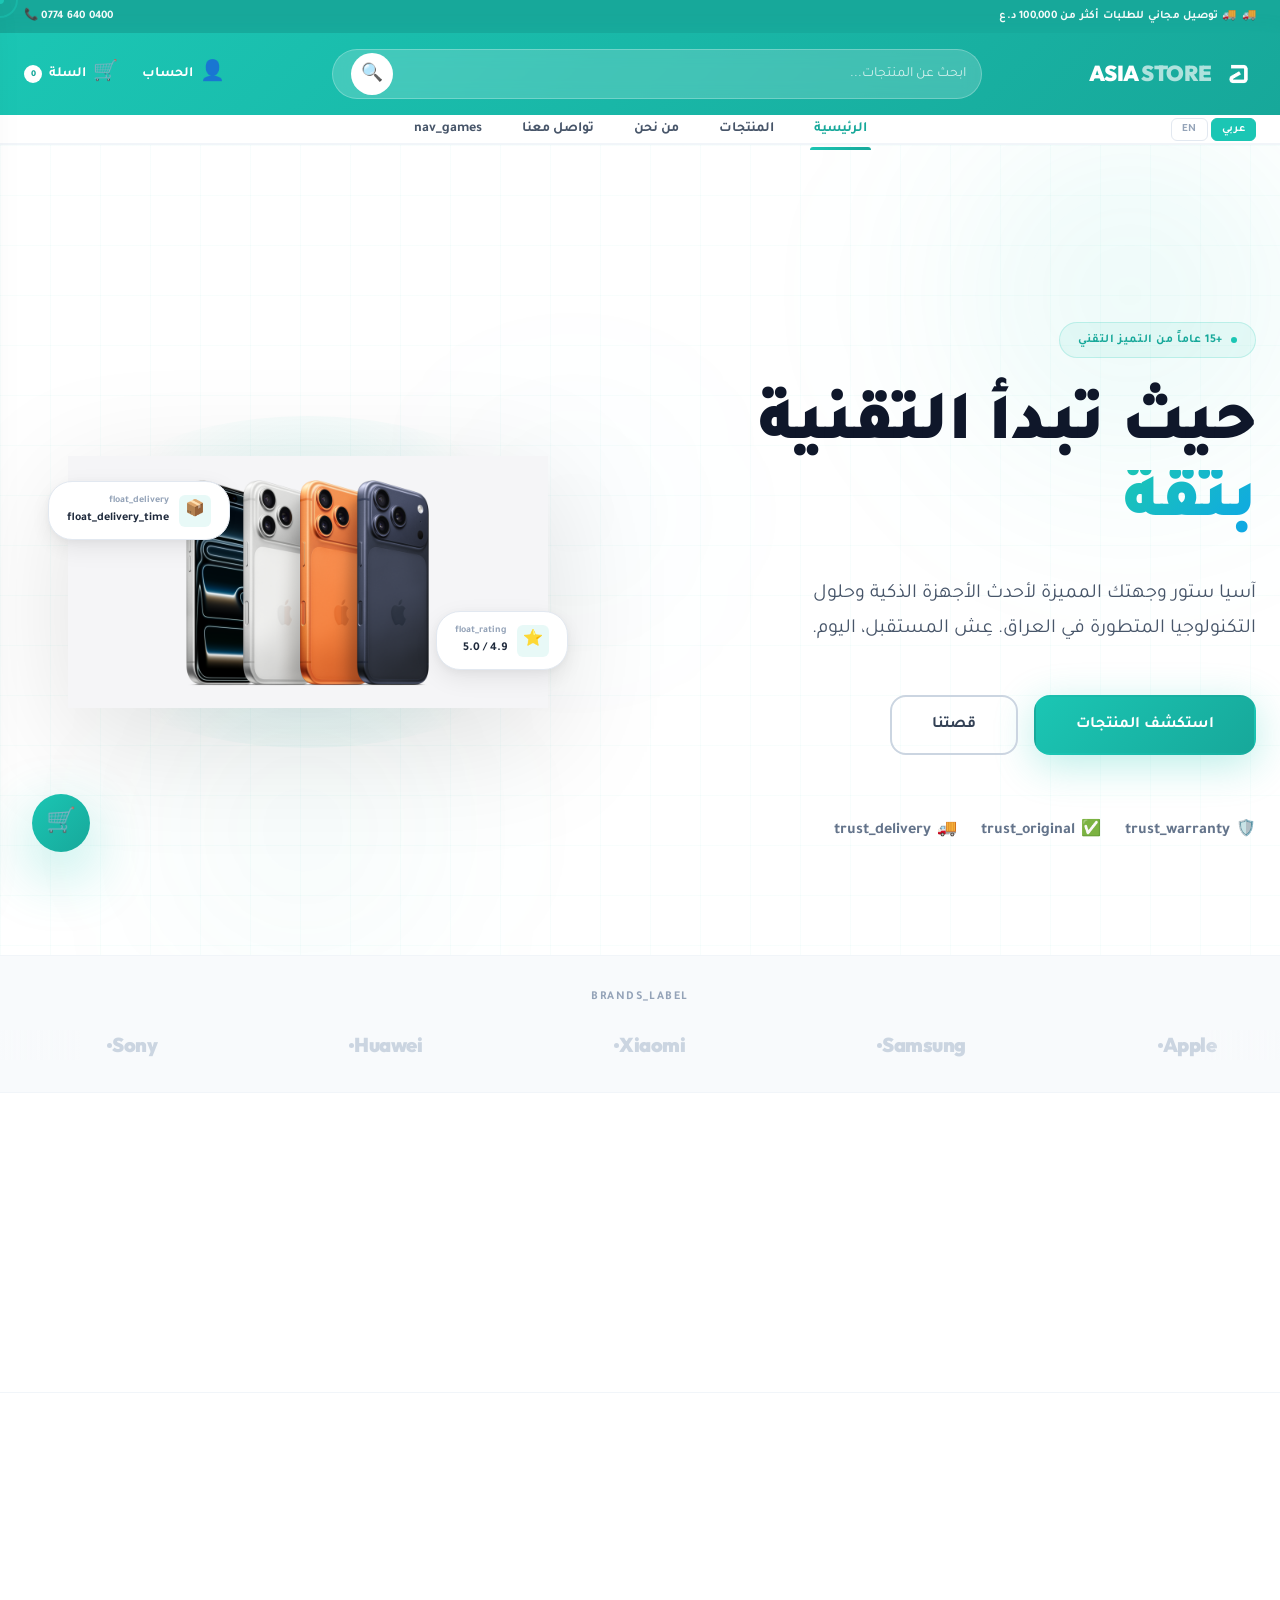
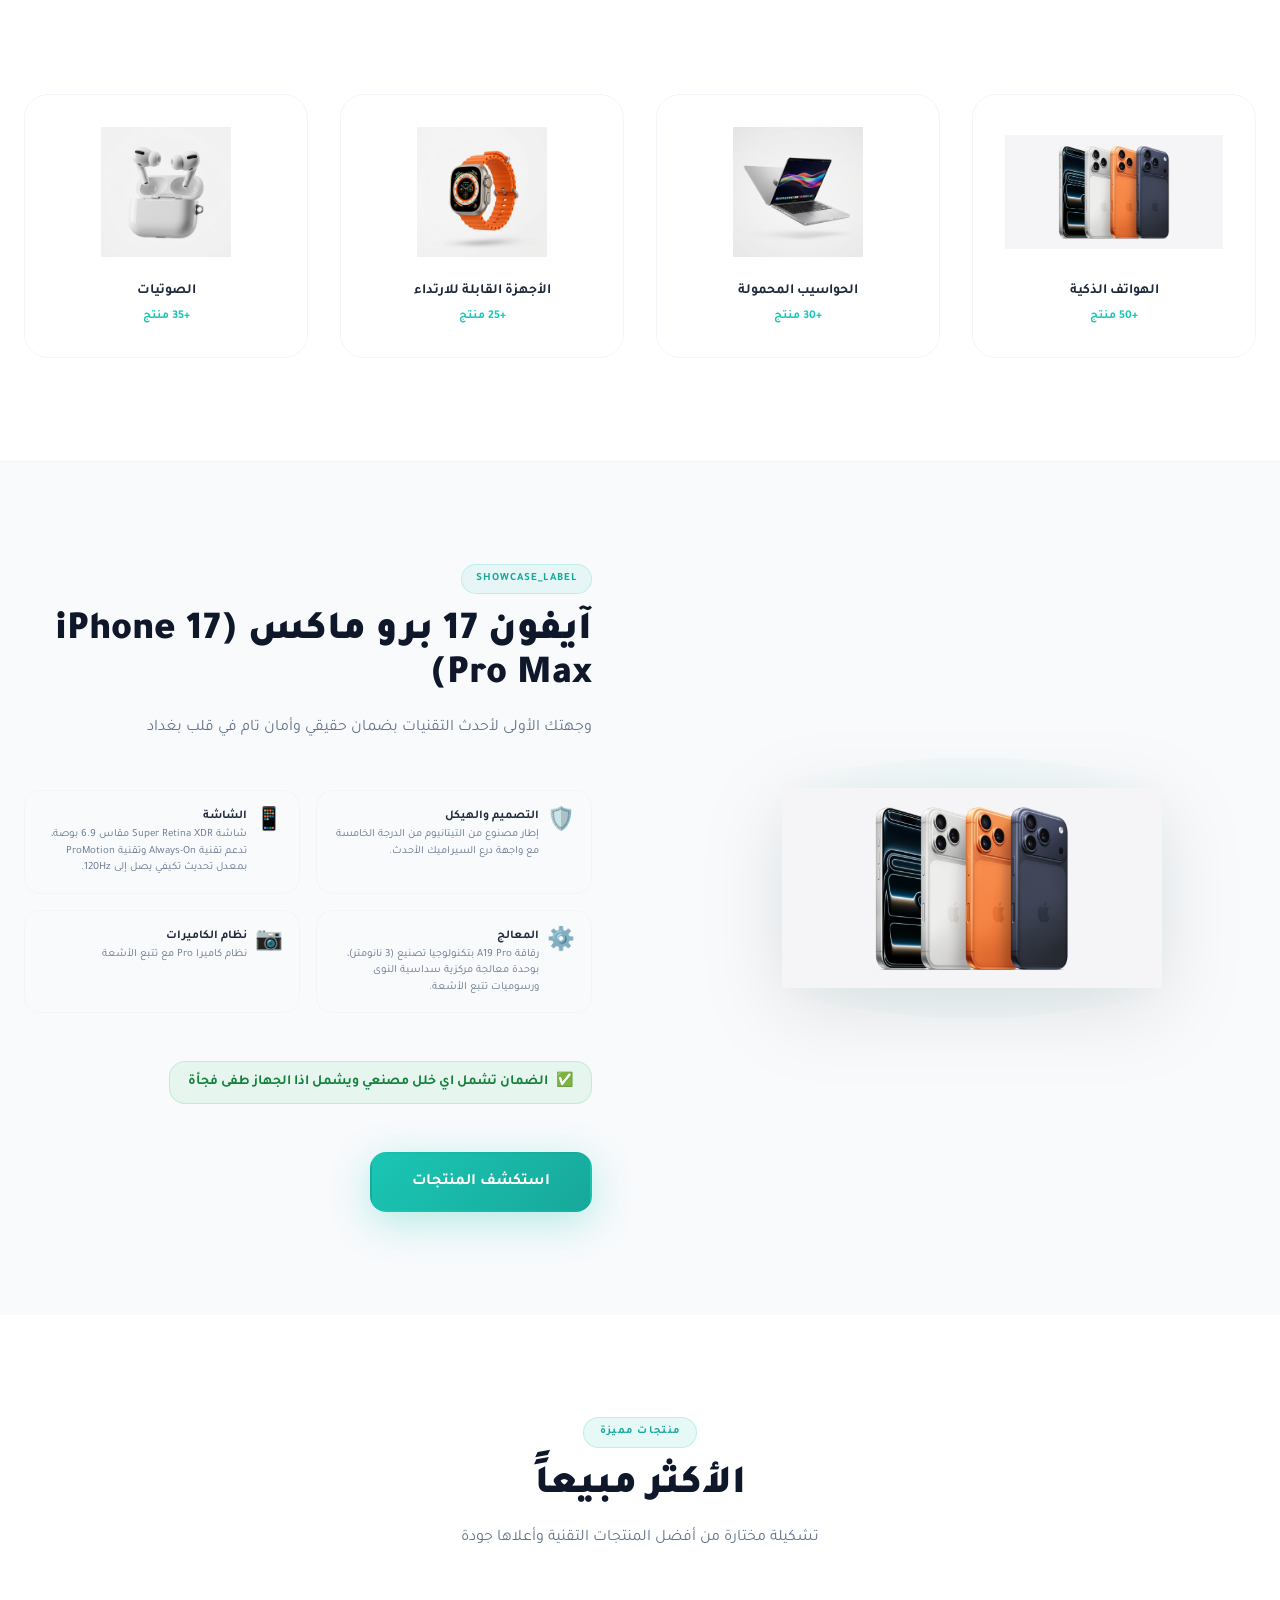
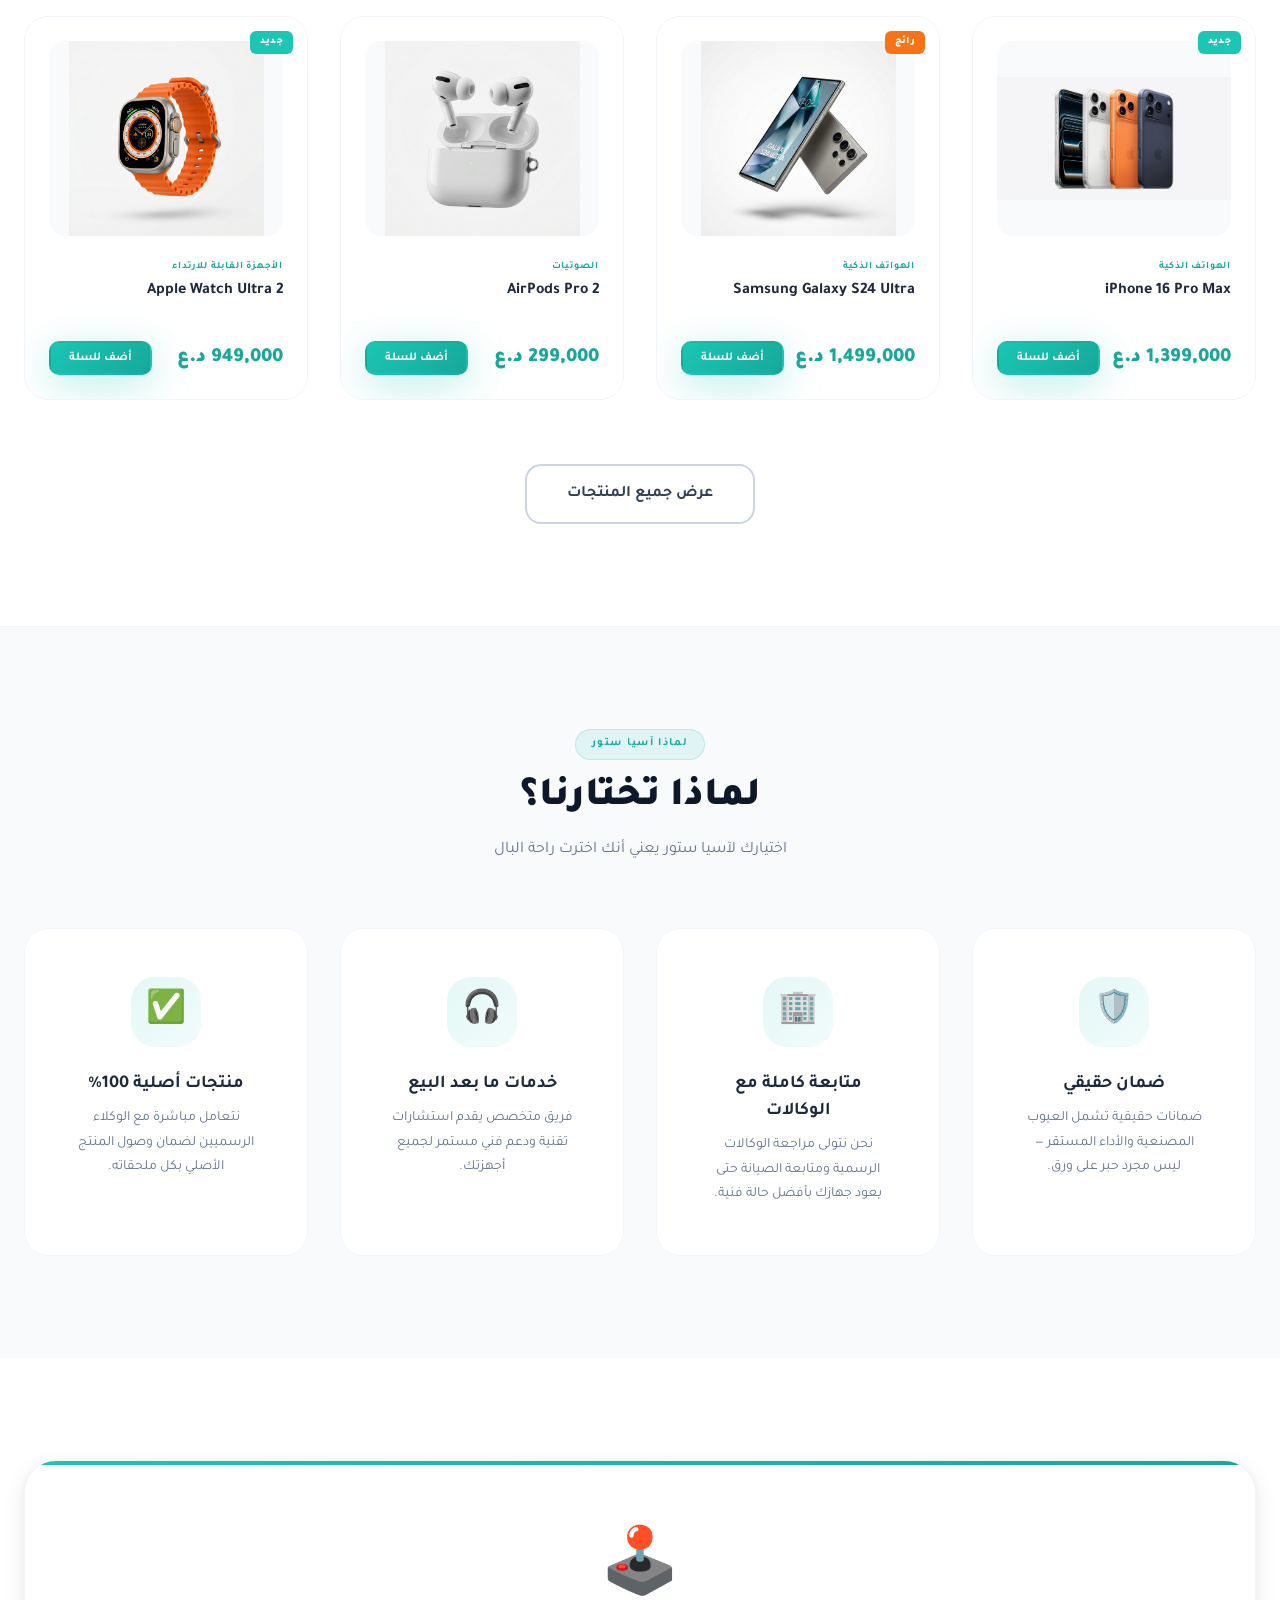
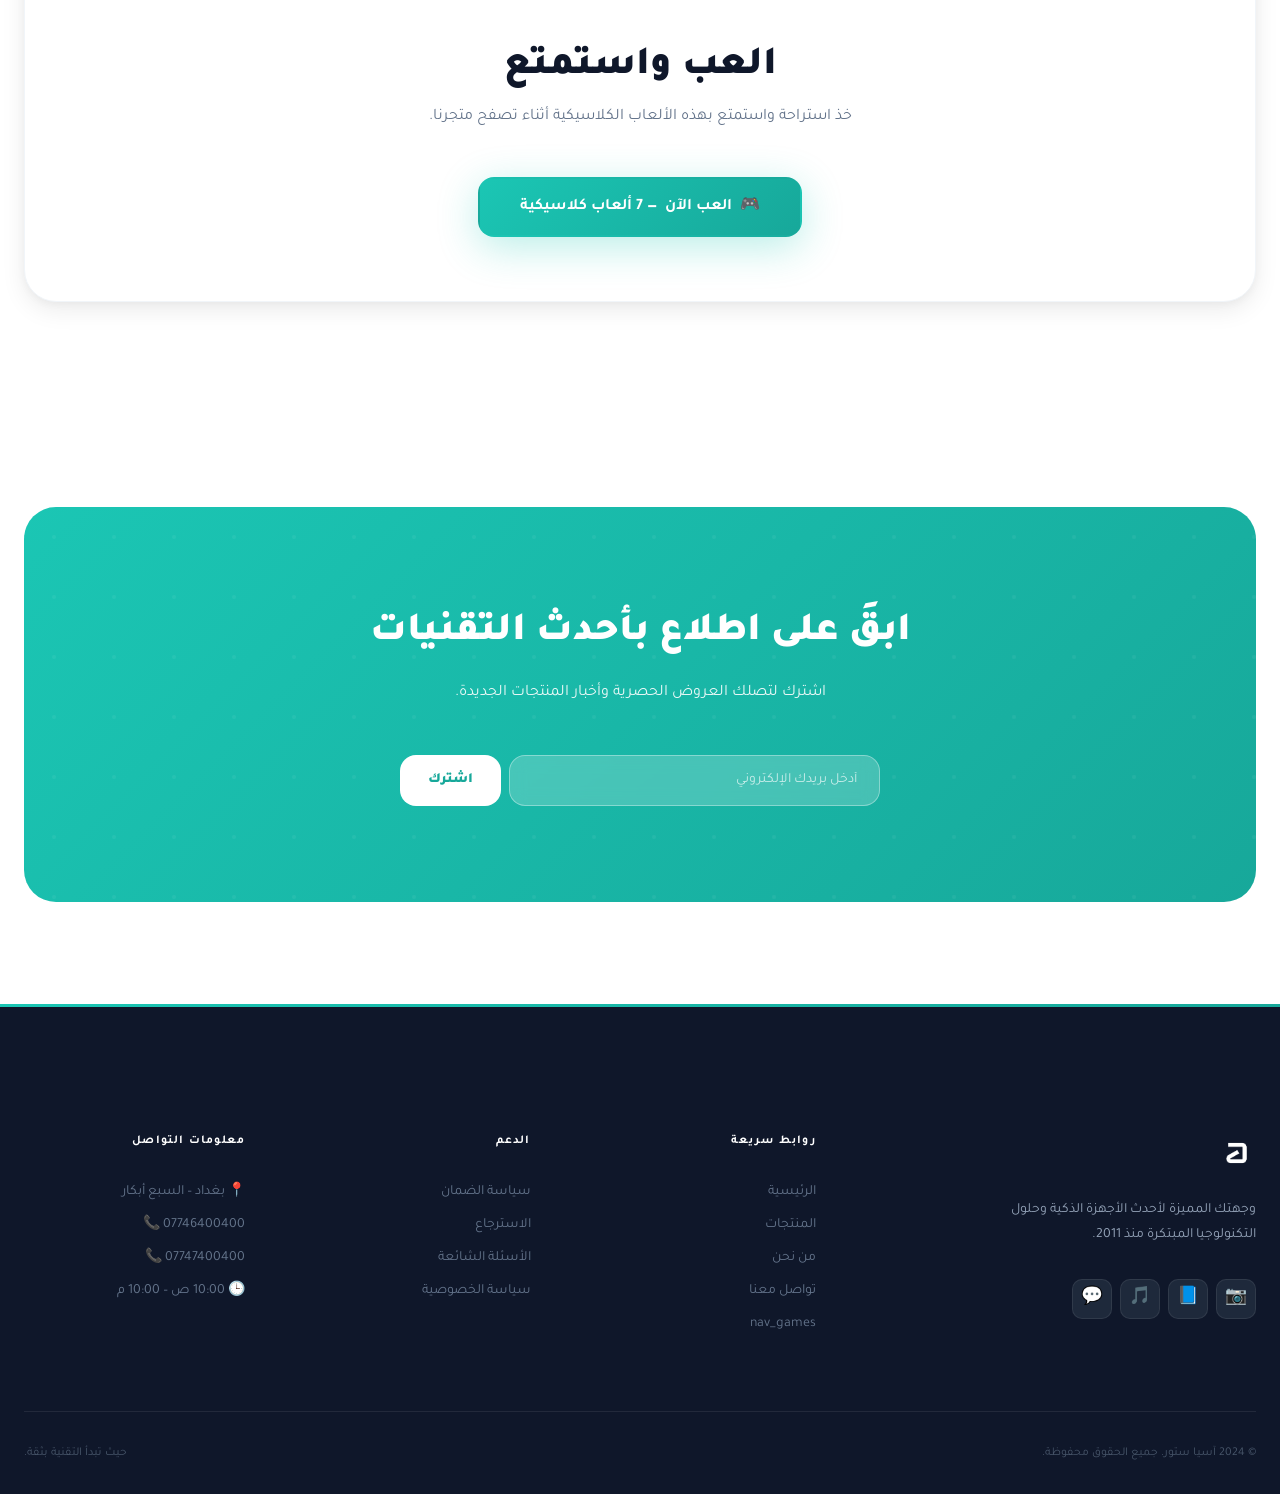
==== commit 510dc3db: "first" ====
--- a/index.html
+++ b/index.html
@@ -4,19 +4,14 @@
 <head>
   <meta charset="UTF-8">
   <meta name="viewport" content="width=device-width, initial-scale=1.0">
-  <meta name="description"
-    content="آسيا ستور - متجر مليء بالتطور. وجهتك المميزة لأحدث الأجهزة الذكية وحلول التكنولوجيا المتطورة في العراق">
+  <meta name="description" content="آسيا ستور - وجهتك المميزة لأحدث الأجهزة الذكية وحلول التكنولوجيا المتطورة في العراق. منتجات أصلية 100% بضمان حقيقي.">
   <meta name="keywords" content="آسيا ستور, Asia Store, تقنية, هواتف ذكية, لابتوب, ساعات ذكية, عراق, بغداد">
   <title>آسيا ستور | Asia Store - متجر مليء بالتطور</title>
 
-  <!-- Fonts -->
   <link rel="preconnect" href="https://fonts.googleapis.com">
   <link rel="preconnect" href="https://fonts.gstatic.com" crossorigin>
-  <link
-    href="https://fonts.googleapis.com/css2?family=Inter:wght@300;400;500;600;700;900&family=Outfit:wght@300;400;500;600;700;900&family=Tajawal:wght@300;400;500;700;800;900&family=Bai+Jamjuree:wght@300;400;500;600;700&display=swap"
-    rel="stylesheet">
-
-  <!-- CSS -->
+  <link href="https://fonts.googleapis.com/css2?family=Inter:wght@300;400;500;600;700;900&family=Outfit:wght@300;400;500;600;700;900&family=Tajawal:wght@300;400;500;700;800;900&family=Bai+Jamjuree:wght@300;400;500;600;700&display=swap" rel="stylesheet">
+
   <link rel="stylesheet" href="css/variables.css">
   <link rel="stylesheet" href="css/base.css">
   <link rel="stylesheet" href="css/animations.css">
@@ -26,7 +21,7 @@
 
 <body>
   <!-- Page Transition -->
-  <div class="page-transition">
+  <div class="page-transition" id="pageTransition">
     <div class="panel"></div>
     <div class="panel"></div>
     <div class="panel"></div>
@@ -34,17 +29,42 @@
     <div class="panel"></div>
   </div>
 
-  <!-- Header -->
+  <!-- Custom Cursor -->
+  <div class="cursor-dot" id="cursorDot"></div>
+  <div class="cursor-ring" id="cursorRing"></div>
+
+  <!-- ===== HEADER ===== -->
   <header class="header" id="header">
+    <!-- Info bar -->
     <div class="header__info">
       <div class="container container--wide">
-        <span data-i18n="header_shipping">🚚 توصيل مجاني للطلبات أكثر من 100,000 د.ع</span>
-        <span dir="ltr">📞 0774 640 0400</span>
-      </div>
-    </div>
+        <span class="header__info-item">
+          <span>🚚</span>
+          <span data-i18n="header_shipping">توصيل مجاني للطلبات أكثر من 100,000 د.ع</span>
+        </span>
+        <span class="header__info-item" dir="ltr">📞 0774 640 0400</span>
+      </div>
+    </div>
+
+    <!-- Main bar -->
     <div class="header__top">
       <div class="container container--wide">
         <div class="header__top-wrapper">
+          <!-- Logo (RTL: right side) -->
+          <a href="index.html" class="header__logo">
+            <img src="assets/logo.svg" alt="Asia Store Logo">
+            <span class="header__logo-text">Asia <span>Store</span></span>
+          </a>
+
+          <!-- Search -->
+          <div class="header__search">
+            <form class="search-bar" id="searchForm">
+              <input type="text" id="searchInput" data-i18n-placeholder="search_placeholder" placeholder="ابحث عن المنتجات...">
+              <button type="submit">🔍</button>
+            </form>
+          </div>
+
+          <!-- Utilities (LTR: left side) -->
           <div class="header__utilities">
             <a href="#" class="header__util-link" id="accountTrigger">
               <span class="header__util-icon">👤</span>
@@ -56,177 +76,261 @@
               <span class="cart-count">0</span>
             </a>
           </div>
-
-          <div class="header__search">
-            <form class="search-bar">
-              <input type="text" data-i18n-placeholder="search_placeholder" placeholder="ابحث عن المنتجات...">
-              <button type="submit">🔍</button>
-            </form>
-          </div>
-
-          <a href="index.html" class="header__logo">
-            <img src="assets/logo.svg" alt="Asia Store Logo">
-            <span class="header__logo-text">Asia <span>Store</span></span>
-          </a>
-        </div>
-      </div>
-    </div>
-
+        </div>
+      </div>
+    </div>
+
+    <!-- Nav bar -->
     <div class="header__bottom">
       <div class="container container--wide">
         <nav class="header__nav" id="mainNav">
+          <div class="lang-switcher">
+            <button class="lang-btn active" data-lang="ar">عربي</button>
+            <button class="lang-btn" data-lang="en">EN</button>
+          </div>
           <ul class="header__nav-list">
             <li><a href="index.html" class="header__nav-link active" data-i18n="nav_home">الرئيسية</a></li>
             <li><a href="pages/products.html" class="header__nav-link" data-i18n="nav_products">المنتجات</a></li>
             <li><a href="pages/about.html" class="header__nav-link" data-i18n="nav_about">من نحن</a></li>
             <li><a href="pages/contact.html" class="header__nav-link" data-i18n="nav_contact">تواصل معنا</a></li>
+            <li><a href="pages/games.html" class="header__nav-link" data-i18n="nav_games">الألعاب</a></li>
           </ul>
-          <div class="lang-switcher">
-            <button class="lang-btn active" data-lang="ar">عربي</button>
-            <button class="lang-btn" data-lang="en">EN</button>
-          </div>
         </nav>
-
         <button class="menu-toggle" id="menuToggle" aria-label="Toggle Menu">
-          <span></span>
-          <span></span>
-          <span></span>
+          <span></span><span></span><span></span>
         </button>
       </div>
     </div>
   </header>
 
-  <!-- Hero Section -->
+  <!-- ===== HERO ===== -->
   <section class="hero" id="hero">
-    <div class="container--wide hero__container">
-      <div class="hero__wrapper">
-        <div class="hero__content reveal">
-          <div class="hero__badge" data-i18n="hero_label">جديد وحصري</div>
+    <!-- Background decorations -->
+    <div class="hero__bg-orb hero__bg-orb--1"></div>
+    <div class="hero__bg-orb hero__bg-orb--2"></div>
+    <div class="hero__bg-orb hero__bg-orb--3"></div>
+    <div class="hero__grid-decoration"></div>
+
+    <div class="container container--wide">
+      <div class="hero__container">
+        <!-- Content -->
+        <div class="hero__content">
+          <div class="hero__badge hero-text-animate">
+            <span class="hero__badge-dot"></span>
+            <span data-i18n="hero_label">جديد وحصري</span>
+          </div>
+
           <h1 class="hero__title">
-            <span data-i18n="hero_title_1">اكتشف عالم</span><br>
-            <span class="text-primary" data-i18n="hero_title_2">التقنية الحديثة</span>
+            <span class="hero-text-animate" data-i18n="hero_title_1">اكتشف عالم</span><br>
+            <span class="hero-text-animate text-primary" data-i18n="hero_title_2">التقنية الحديثة</span>
           </h1>
-          <p class="hero__subtitle" data-i18n="hero_subtitle">
-            آسيا ستور وجهتك المميزة لأحدث الأجهزة الذكية وحلول التكنولوجيا المتطورة في العراق.
+
+          <p class="hero__subtitle hero-text-animate" data-i18n="hero_subtitle">
+            آسيا ستور وجهتك المميزة لأحدث الأجهزة الذكية وحلول التكنولوجيا المتطورة في العراق. منتجات أصلية 100% بضمان حقيقي.
           </p>
-          <div class="hero__actions">
-            <a href="pages/products.html" class="btn btn--primary btn--lg" data-i18n="hero_btn_shop">
-              تسوق الآن
+
+          <div class="hero__actions hero-text-animate">
+            <a href="pages/products.html" class="btn btn--primary btn--lg magnetic" data-i18n="hero_btn_shop">
+              🛍 تسوق الآن
             </a>
             <a href="pages/about.html" class="btn btn--outline-dark btn--lg" data-i18n="hero_btn_about">
               عرف المزيد
             </a>
           </div>
-        </div>
-        <div class="hero__image reveal-scale">
-          <img src="assets/images/hero-tech.png" alt="Tech Showcase">
-        </div>
-      </div>
-    </div>
-  </section>
-
-  <!-- iPhone 17 Pro Max Showcase -->
-  <section class="section showcase-section" id="iphone17"
-    style="background: var(--surface-alt); border-top: 1px solid var(--color-gray-200); position: relative; overflow: hidden;">
-    <div class="container container--wide">
-      <div class="showcase-content"
-        style="display:flex; flex-direction:column; gap:var(--space-2xl); align-items:center;">
-
-        <div class="showcase-header reveal" style="text-align:center; max-width:800px;">
-          <h2 class="section-header__title" data-i18n="iphone17_title"
-            style="font-size: clamp(2rem, 5vw, 3.5rem); margin-bottom: var(--space-md); color: var(--color-gray-900);">
-            آيفون 17 برو ماكس (iPhone 17 Pro Max)</h2>
-          <p class="section-header__subtitle" data-i18n="iphone17_slogan"
-            style="font-size: var(--fs-lg); color: var(--color-gray-600); margin-bottom: var(--space-lg);">وجهتك الأولى
-            لأحدث التقنيات بضمان حقيقي وأمان تام في قلب بغداد</p>
-        </div>
-
-        <div class="showcase-image reveal-scale delay-1"
-          style="position:relative; width:100%; max-width:500px; margin: 0 auto;">
-          <img src="assets/images/iphone.png" alt="iPhone 17 Pro Max"
-            style="width:100%; height:auto; object-fit:contain; filter:drop-shadow(0 10px 30px rgba(0,0,0,0.1));">
-        </div>
-
-        <div class="showcase-features grid"
-          style="display:grid; grid-template-columns: repeat(auto-fit, minmax(280px, 1fr)); gap:var(--space-xl); width:100%; margin-top:var(--space-xl);">
-
-          <div class="feature-card reveal delay-2">
-            <div style="font-size:2rem; margin-bottom:var(--space-md);">🛡️</div>
-            <h3 style="font-size:var(--fs-base); margin-bottom:var(--space-sm); color:var(--color-gray-800);"
-              data-i18n="iphone17_f1_title">التصميم والهيكل</h3>
-            <p style="color:var(--color-gray-600); font-size:var(--fs-sm); line-height:1.6;"
-              data-i18n="iphone17_f1_desc">إطار مصنوع من التيتانيوم من الدرجة الخامسة مع واجهة درع السيراميك (Ceramic
-              Shield) الأحدث.</p>
-          </div>
-
-          <div class="feature-card reveal delay-3">
-            <div style="font-size:2rem; margin-bottom:var(--space-md);">📱</div>
-            <h3 style="font-size:var(--fs-base); margin-bottom:var(--space-sm); color:var(--color-gray-800);"
-              data-i18n="iphone17_f2_title">الشاشة</h3>
-            <p style="color:var(--color-gray-600); font-size:var(--fs-sm); line-height:1.6;"
-              data-i18n="iphone17_f2_desc">شاشة Super Retina XDR مقاس 6.9 بوصة، تدعم تقنية Always-On وتقنية ProMotion
-              بمعدل تحديث تكيفي يصل إلى 120Hz.</p>
-          </div>
-
-          <div class="feature-card reveal delay-4">
-            <div style="font-size:2rem; margin-bottom:var(--space-md);">⚙️</div>
-            <h3 style="font-size:var(--fs-base); margin-bottom:var(--space-sm); color:var(--color-gray-800);"
-              data-i18n="iphone17_f3_title">المعالج</h3>
-            <p style="color:var(--color-gray-600); font-size:var(--fs-sm); line-height:1.6;"
-              data-i18n="iphone17_f3_desc">رقاقة A19 Pro بتكنولوجيا تصنيع (3 نانومتر)، بوحدة معالجة مركزية سداسية النوى
-              ورسوميات تتبع الأشعة.</p>
-          </div>
-
-        </div>
-
-        <div class="reveal delay-4" style="margin-top:var(--space-2xl); text-align:center;">
-          <div
-            style="background: rgba(27,198,180,0.1); border: 1px solid var(--color-primary-light); padding: var(--space-sm) var(--space-xl); border-radius: var(--radius-md); display:inline-flex; align-items:center; gap:var(--space-md);">
-            <span style="font-size:1.2rem;">✅</span>
-            <span style="color: var(--color-primary-dark); font-weight:var(--fw-bold);"
-              data-i18n="iphone17_warranty">الضمان تشمل اي خلل مصنعي ويشمل اذا الجهاز طفى فجأة</span>
-          </div>
-        </div>
-
-      </div>
-    </div>
-  </section>
-
-  <!-- Categories Section -->
-  <section class="section" id="categories">
+
+          <div class="hero__trust hero-text-animate">
+            <div class="trust-badge"><span>🛡️</span> <span data-i18n="trust_warranty">ضمان أصلي</span></div>
+            <div class="trust-badge"><span>✅</span> <span data-i18n="trust_original">منتجات أصلية</span></div>
+            <div class="trust-badge"><span>🚚</span> <span data-i18n="trust_delivery">توصيل سريع</span></div>
+          </div>
+        </div>
+
+        <!-- Visual -->
+        <div class="hero__visual">
+          <div class="hero__product-wrapper">
+            <div class="hero__product-glow"></div>
+            <img src="assets/images/iphone.png" alt="iPhone 17 Pro Max" class="hero__product-img float-3d reveal-scale">
+
+            <!-- Float card 1 -->
+            <div class="hero__float-card hero__float-card--1">
+              <div class="card-icon">📦</div>
+              <div>
+                <div style="font-size:10px;color:var(--color-gray-400);" data-i18n="float_delivery">توصيل سريع</div>
+                <div data-i18n="float_delivery_time">خلال 24 ساعة</div>
+              </div>
+            </div>
+
+            <!-- Float card 2 -->
+            <div class="hero__float-card hero__float-card--2">
+              <div class="card-icon">⭐</div>
+              <div>
+                <div style="font-size:10px;color:var(--color-gray-400);" data-i18n="float_rating">تقييم العملاء</div>
+                <div>4.9 / 5.0</div>
+              </div>
+            </div>
+          </div>
+        </div>
+      </div>
+    </div>
+  </section>
+
+  <!-- ===== BRANDS MARQUEE ===== -->
+  <section class="brands-section">
+    <div class="brands-section__header" data-i18n="brands_label">شركاؤنا العالميون</div>
+    <div class="marquee-wrapper">
+      <div class="marquee-track">
+        <span class="brand-item">Apple<span class="dot"></span></span>
+        <span class="brand-item">Samsung<span class="dot"></span></span>
+        <span class="brand-item">Xiaomi<span class="dot"></span></span>
+        <span class="brand-item">Huawei<span class="dot"></span></span>
+        <span class="brand-item">Sony<span class="dot"></span></span>
+        <span class="brand-item">LG<span class="dot"></span></span>
+        <span class="brand-item">Dell<span class="dot"></span></span>
+        <span class="brand-item">HP<span class="dot"></span></span>
+        <span class="brand-item">Lenovo<span class="dot"></span></span>
+        <span class="brand-item">Asus<span class="dot"></span></span>
+        <!-- Duplicate for seamless loop -->
+        <span class="brand-item">Apple<span class="dot"></span></span>
+        <span class="brand-item">Samsung<span class="dot"></span></span>
+        <span class="brand-item">Xiaomi<span class="dot"></span></span>
+        <span class="brand-item">Huawei<span class="dot"></span></span>
+        <span class="brand-item">Sony<span class="dot"></span></span>
+        <span class="brand-item">LG<span class="dot"></span></span>
+        <span class="brand-item">Dell<span class="dot"></span></span>
+        <span class="brand-item">HP<span class="dot"></span></span>
+        <span class="brand-item">Lenovo<span class="dot"></span></span>
+        <span class="brand-item">Asus<span class="dot"></span></span>
+      </div>
+    </div>
+  </section>
+
+  <!-- ===== STATS ===== -->
+  <section class="stats-section">
+    <div class="container">
+      <div class="stats-row">
+        <div class="stat-card reveal delay-1">
+          <div class="stat-card__number" data-counter="15" data-counter-suffix="+">0</div>
+          <div class="stat-card__label" data-i18n="stat_years">سنة خبرة</div>
+        </div>
+        <div class="stat-card reveal delay-2">
+          <div class="stat-card__number" data-counter="500" data-counter-suffix="+">0</div>
+          <div class="stat-card__label" data-i18n="stat_products">منتج</div>
+        </div>
+        <div class="stat-card reveal delay-3">
+          <div class="stat-card__number" data-counter="10000" data-counter-suffix="+">0</div>
+          <div class="stat-card__label" data-i18n="stat_customers">عميل سعيد</div>
+        </div>
+        <div class="stat-card reveal delay-4">
+          <div class="stat-card__number" data-counter="50" data-counter-suffix="+">0</div>
+          <div class="stat-card__label" data-i18n="stat_brands">علامة تجارية</div>
+        </div>
+      </div>
+    </div>
+  </section>
+
+  <!-- ===== CATEGORIES ===== -->
+  <section class="section" id="categories" style="background:var(--color-white);">
     <div class="container">
       <div class="section-header reveal">
         <span class="section-header__label" data-i18n="categories_label">الأقسام</span>
         <h2 class="section-header__title" data-i18n="categories_title">تسوّق حسب الفئة</h2>
-      </div>
-
+        <p class="section-header__subtitle" data-i18n="categories_subtitle">اختر من بين مئات المنتجات التقنية الأصيلة</p>
+      </div>
       <div class="categories-grid">
         <div class="category-card reveal delay-1" onclick="window.location.href='pages/products.html'">
           <img src="assets/images/iphone.png" alt="Smartphones" class="category-card__image">
           <h3 class="category-card__title" data-i18n="cat_smartphones">الهواتف الذكية</h3>
           <p class="category-card__count" data-i18n="cat_smartphones_count">+50 منتج</p>
+          <div class="category-card__arrow">←</div>
         </div>
         <div class="category-card reveal delay-2" onclick="window.location.href='pages/products.html'">
           <img src="assets/images/macbook.png" alt="Laptops" class="category-card__image">
           <h3 class="category-card__title" data-i18n="cat_laptops">الحواسيب المحمولة</h3>
           <p class="category-card__count" data-i18n="cat_laptops_count">+30 منتج</p>
+          <div class="category-card__arrow">←</div>
         </div>
         <div class="category-card reveal delay-3" onclick="window.location.href='pages/products.html'">
           <img src="assets/images/smartwatch.png" alt="Wearables" class="category-card__image">
           <h3 class="category-card__title" data-i18n="cat_wearables">الأجهزة القابلة للارتداء</h3>
           <p class="category-card__count" data-i18n="cat_wearables_count">+25 منتج</p>
-        </div>
-        <div class="category-card reveal delay-1" onclick="window.location.href='pages/products.html'">
+          <div class="category-card__arrow">←</div>
+        </div>
+        <div class="category-card reveal delay-4" onclick="window.location.href='pages/products.html'">
           <img src="assets/images/airpods.png" alt="Audio" class="category-card__image">
           <h3 class="category-card__title" data-i18n="cat_audio">الصوتيات</h3>
           <p class="category-card__count" data-i18n="cat_audio_count">+35 منتج</p>
-        </div>
-      </div>
-    </div>
-  </section>
-
-  <!-- Featured Products Section -->
-  <section class="section" id="products" style="background: var(--surface-main);">
+          <div class="category-card__arrow">←</div>
+        </div>
+      </div>
+    </div>
+  </section>
+
+  <!-- ===== IPHONE 17 SHOWCASE ===== -->
+  <section class="section showcase-section" id="iphone17" style="background:var(--color-gray-50); border-top:1px solid var(--color-gray-100);">
+    <div class="container">
+      <div class="showcase-inner">
+        <!-- Image -->
+        <div class="showcase-image-wrap reveal-scale">
+          <div class="showcase-product-bg"></div>
+          <img src="assets/images/iphone.png" alt="iPhone 17 Pro Max" class="float-slow">
+        </div>
+
+        <!-- Content -->
+        <div>
+          <span class="showcase-label" data-i18n="showcase_label">حصري في آسيا ستور</span>
+          <h2 class="showcase-title reveal" data-i18n="iphone17_title">
+            آيفون 17 برو ماكس
+          </h2>
+          <p class="showcase-subtitle reveal delay-1" data-i18n="iphone17_slogan">
+            وجهتك الأولى لأحدث التقنيات بضمان حقيقي وأمان تام في قلب بغداد
+          </p>
+
+          <div class="showcase-features reveal delay-2">
+            <div class="showcase-feature">
+              <div class="showcase-feature__icon">🛡️</div>
+              <div>
+                <div class="showcase-feature__title" data-i18n="iphone17_f1_title">التيتانيوم الفاخر</div>
+                <div class="showcase-feature__desc" data-i18n="iphone17_f1_desc">إطار تيتانيوم درجة خامسة مع درع سيراميك</div>
+              </div>
+            </div>
+            <div class="showcase-feature">
+              <div class="showcase-feature__icon">📱</div>
+              <div>
+                <div class="showcase-feature__title" data-i18n="iphone17_f2_title">شاشة 6.9 بوصة</div>
+                <div class="showcase-feature__desc" data-i18n="iphone17_f2_desc">Super Retina XDR بمعدل 120Hz ProMotion</div>
+              </div>
+            </div>
+            <div class="showcase-feature">
+              <div class="showcase-feature__icon">⚙️</div>
+              <div>
+                <div class="showcase-feature__title" data-i18n="iphone17_f3_title">معالج A19 Pro</div>
+                <div class="showcase-feature__desc" data-i18n="iphone17_f3_desc">تكنولوجيا 3 نانومتر بـ 6 أنوية ورسوميات متطورة</div>
+              </div>
+            </div>
+            <div class="showcase-feature">
+              <div class="showcase-feature__icon">📷</div>
+              <div>
+                <div class="showcase-feature__title" data-i18n="iphone17_f4_title">كاميرا 48MP</div>
+                <div class="showcase-feature__desc">نظام كاميرا Pro مع تتبع الأشعة</div>
+              </div>
+            </div>
+          </div>
+
+          <div class="showcase-warranty reveal delay-3">
+            <span>✅</span>
+            <span data-i18n="iphone17_warranty">الضمان يشمل أي خلل مصنعي ويشمل إذا الجهاز طفى فجأة</span>
+          </div>
+
+          <div style="margin-top:var(--space-2xl);" class="reveal delay-4">
+            <a href="pages/products.html" class="btn btn--primary btn--lg" data-i18n="hero_btn_shop">تسوق الآن</a>
+          </div>
+        </div>
+      </div>
+    </div>
+  </section>
+
+  <!-- ===== FEATURED PRODUCTS ===== -->
+  <section class="section" id="products" style="background:var(--color-white);">
     <div class="container">
       <div class="section-header reveal">
         <span class="section-header__label" data-i18n="products_label">منتجات مميزة</span>
@@ -236,152 +340,172 @@
 
       <div class="products-grid">
         <!-- Product 1 -->
-        <div class="product-card reveal delay-1" data-category="smartphones">
-          <span class="product-card__badge" data-i18n="product_new">جديد</span>
+        <div class="product-card tilt-3d reveal delay-1" data-category="smartphones">
+          <div class="card-shine"></div>
+          <span class="product-card__badge product-card__badge--new" data-i18n="product_new">جديد</span>
           <div class="product-card__image">
             <img src="assets/images/iphone.png" alt="iPhone 16 Pro Max">
+            <div class="product-card__overlay">
+              <span class="product-card__overlay-btn">👁 عرض سريع</span>
+            </div>
           </div>
           <p class="product-card__category" data-i18n="p1_category">الهواتف الذكية</p>
           <h3 class="product-card__title" data-i18n="p1_title">iPhone 16 Pro Max</h3>
           <div class="product-card__actions">
-            <span class="product-card__price" data-i18n="p1_price">1,399,000 د.ع</span>
+            <div>
+              <div class="product-card__price" data-i18n="p1_price">1,399,000 د.ع</div>
+            </div>
             <button class="btn btn--sm btn--primary" data-i18n="add_to_cart">أضف للسلة</button>
           </div>
         </div>
 
         <!-- Product 2 -->
-        <div class="product-card reveal delay-2" data-category="smartphones">
-          <span class="product-card__badge" data-i18n="product_hot">رائج</span>
+        <div class="product-card tilt-3d reveal delay-2" data-category="smartphones">
+          <div class="card-shine"></div>
+          <span class="product-card__badge product-card__badge--hot" data-i18n="product_hot">رائج</span>
           <div class="product-card__image">
             <img src="assets/images/samsung.png" alt="Samsung Galaxy S24 Ultra">
+            <div class="product-card__overlay">
+              <span class="product-card__overlay-btn">👁 عرض سريع</span>
+            </div>
           </div>
           <p class="product-card__category" data-i18n="p2_category">الهواتف الذكية</p>
           <h3 class="product-card__title" data-i18n="p2_title">Samsung Galaxy S24 Ultra</h3>
           <div class="product-card__actions">
-            <span class="product-card__price" data-i18n="p2_price">1,499,000 د.ع</span>
+            <div>
+              <div class="product-card__price" data-i18n="p2_price">1,499,000 د.ع</div>
+            </div>
             <button class="btn btn--sm btn--primary" data-i18n="add_to_cart">أضف للسلة</button>
           </div>
         </div>
 
         <!-- Product 3 -->
-        <div class="product-card reveal delay-3" data-category="audio">
+        <div class="product-card tilt-3d reveal delay-3" data-category="audio">
+          <div class="card-shine"></div>
           <div class="product-card__image">
             <img src="assets/images/airpods.png" alt="AirPods Pro 2">
+            <div class="product-card__overlay">
+              <span class="product-card__overlay-btn">👁 عرض سريع</span>
+            </div>
           </div>
           <p class="product-card__category" data-i18n="p3_category">الصوتيات</p>
           <h3 class="product-card__title" data-i18n="p3_title">AirPods Pro 2</h3>
           <div class="product-card__actions">
-            <span class="product-card__price" data-i18n="p3_price">299,000 د.ع</span>
+            <div>
+              <div class="product-card__price" data-i18n="p3_price">299,000 د.ع</div>
+            </div>
             <button class="btn btn--sm btn--primary" data-i18n="add_to_cart">أضف للسلة</button>
           </div>
         </div>
 
         <!-- Product 4 -->
-        <div class="product-card reveal delay-1" data-category="wearables">
-          <span class="product-card__badge" data-i18n="product_new">جديد</span>
+        <div class="product-card tilt-3d reveal delay-4" data-category="wearables">
+          <div class="card-shine"></div>
+          <span class="product-card__badge product-card__badge--new" data-i18n="product_new">جديد</span>
           <div class="product-card__image">
             <img src="assets/images/smartwatch.png" alt="Apple Watch Ultra 2">
+            <div class="product-card__overlay">
+              <span class="product-card__overlay-btn">👁 عرض سريع</span>
+            </div>
           </div>
           <p class="product-card__category" data-i18n="p4_category">الأجهزة القابلة للارتداء</p>
           <h3 class="product-card__title" data-i18n="p4_title">Apple Watch Ultra 2</h3>
           <div class="product-card__actions">
-            <span class="product-card__price" data-i18n="p4_price">949,000 د.ع</span>
+            <div>
+              <div class="product-card__price" data-i18n="p4_price">949,000 د.ع</div>
+            </div>
             <button class="btn btn--sm btn--primary" data-i18n="add_to_cart">أضف للسلة</button>
           </div>
         </div>
       </div>
 
-      <div style="text-align:center; margin-top:var(--space-2xl);">
-        <a href="pages/products.html" class="btn btn--outline-dark btn--lg reveal" data-i18n="view_all">عرض جميع المنتجات</a>
-      </div>
-    </div>
-  </section>
-
-  <!-- Why Choose Us -->
-  <section class="section" id="features">
+      <div style="text-align:center; margin-top:var(--space-3xl);" class="reveal">
+        <a href="pages/products.html" class="btn btn--outline-dark btn--lg" data-i18n="view_all">
+          عرض جميع المنتجات ←
+        </a>
+      </div>
+    </div>
+  </section>
+
+  <!-- ===== WHY CHOOSE US ===== -->
+  <section class="section" id="features" style="background:var(--color-gray-50); border-top:1px solid var(--color-gray-100);">
     <div class="container">
       <div class="section-header reveal">
         <span class="section-header__label" data-i18n="features_label">لماذا آسيا ستور</span>
         <h2 class="section-header__title" data-i18n="features_title">لماذا تختارنا؟</h2>
-        <p class="section-header__subtitle" data-i18n="features_subtitle">اختيارك لآسيا ستور يعني أنك اخترت راحة البال
-        </p>
+        <p class="section-header__subtitle" data-i18n="features_subtitle">اختيارك لآسيا ستور يعني أنك اخترت راحة البال</p>
       </div>
 
       <div class="features-grid">
         <div class="feature-card reveal delay-1 tilt-3d">
           <div class="feature-card__icon">🛡️</div>
           <h3 class="feature-card__title" data-i18n="f1_title">ضمان حقيقي</h3>
-          <p class="feature-card__desc" data-i18n="f1_desc">ضمانات حقيقية تشمل العيوب المصنعية والأداء المستقر</p>
-        </div>
-
+          <p class="feature-card__desc" data-i18n="f1_desc">ضمانات حقيقية تشمل العيوب المصنعية والأداء المستقر لجميع المنتجات</p>
+        </div>
         <div class="feature-card reveal delay-2 tilt-3d">
           <div class="feature-card__icon">🏢</div>
           <h3 class="feature-card__title" data-i18n="f2_title">متابعة كاملة مع الوكالات</h3>
-          <p class="feature-card__desc" data-i18n="f2_desc">نحن نتولى مراجعة الوكالات الرسمية ومتابعة الصيانة</p>
-        </div>
-
+          <p class="feature-card__desc" data-i18n="f2_desc">نحن نتولى مراجعة الوكالات الرسمية ومتابعة الصيانة نيابةً عنك</p>
+        </div>
         <div class="feature-card reveal delay-3 tilt-3d">
           <div class="feature-card__icon">🎧</div>
           <h3 class="feature-card__title" data-i18n="f3_title">خدمات ما بعد البيع</h3>
-          <p class="feature-card__desc" data-i18n="f3_desc">فريق متخصص يقدم استشارات تقنية ودعم فني مستمر</p>
-        </div>
-
+          <p class="feature-card__desc" data-i18n="f3_desc">فريق متخصص يقدم استشارات تقنية ودعم فني مستمر بعد الشراء</p>
+        </div>
         <div class="feature-card reveal delay-4 tilt-3d">
           <div class="feature-card__icon">✅</div>
           <h3 class="feature-card__title" data-i18n="f4_title">منتجات أصلية 100%</h3>
-          <p class="feature-card__desc" data-i18n="f4_desc">نتعامل مباشرة مع الوكلاء الرسميين لضمان وصول المنتج الأصلي
-          </p>
-        </div>
-      </div>
-    </div>
-  </section>
-
-  <!-- Arcade Games Banner -->
-  <section class="section" id="arcade" style="background: var(--surface-alt);">
-    <div class="container">
-      <div class="reveal-scale"
-        style="padding:var(--space-3xl) var(--space-2xl); border-radius:var(--radius-lg); background:var(--color-white); border:1px solid var(--color-gray-200); text-align:center; box-shadow:var(--shadow-md);">
-        <div style="font-size:3rem; margin-bottom:var(--space-md);">🕹️</div>
-        <h2 style="font-size:var(--fs-2xl); font-weight:var(--fw-black); margin-bottom:var(--space-sm); color:var(--color-gray-900);"
-          data-i18n="games_hero_title">العب واستمتع</h2>
-        <p style="color:var(--color-gray-600); font-size:var(--fs-md); margin-bottom:var(--space-xl); max-width:500px; margin-left:auto; margin-right:auto;"
-          data-i18n="games_hero_subtitle">خذ استراحة واستمتع بهذه الألعاب الكلاسيكية أثناء تصفح متجرنا.</p>
-        <a href="pages/games.html" class="btn btn--primary btn--lg" style="font-size:var(--fs-md);">
+          <p class="feature-card__desc" data-i18n="f4_desc">نتعامل مباشرةً مع الوكلاء الرسميين لضمان وصول المنتج الأصلي إليك</p>
+        </div>
+      </div>
+    </div>
+  </section>
+
+  <!-- ===== ARCADE GAMES BANNER ===== -->
+  <section class="section" id="arcade" style="background:var(--color-white);">
+    <div class="container">
+      <div class="arcade-banner reveal-scale">
+        <span class="arcade-banner__icon">🕹️</span>
+        <h2 class="arcade-banner__title" data-i18n="games_hero_title">العب واستمتع</h2>
+        <p class="arcade-banner__subtitle" data-i18n="games_hero_subtitle">خذ استراحة واستمتع بهذه الألعاب الكلاسيكية أثناء تصفح متجرنا.</p>
+        <a href="pages/games.html" class="btn btn--primary btn--lg magnetic">
           🎮 <span data-i18n="games_play">العب الآن</span> — 7 ألعاب كلاسيكية
         </a>
       </div>
     </div>
   </section>
 
-  <!-- CTA / Newsletter -->
-  <section class="section cta-section">
+  <!-- ===== CTA NEWSLETTER ===== -->
+  <section class="cta-section">
     <div class="container">
       <div class="cta-box reveal-scale">
         <h2 class="cta-box__title" data-i18n="cta_title">ابقَ على اطلاع بأحدث التقنيات</h2>
-        <p class="cta-box__subtitle" data-i18n="cta_subtitle">اشترك لتصلك العروض الحصرية وأخبار المنتجات الجديدة.</p>
-        <form class="cta-box__form" onsubmit="event.preventDefault();">
-          <input type="email" class="cta-box__input" data-i18n-placeholder="cta_placeholder"
-            placeholder="أدخل بريدك الإلكتروني">
+        <p class="cta-box__subtitle" data-i18n="cta_subtitle">اشترك لتصلك العروض الحصرية وأخبار المنتجات الجديدة مباشرةً على بريدك.</p>
+        <form class="cta-box__form" onsubmit="handleNewsletterSubmit(event)">
+          <input type="email" class="cta-box__input" data-i18n-placeholder="cta_placeholder" placeholder="أدخل بريدك الإلكتروني" required>
           <button type="submit" class="cta-box__btn" data-i18n="cta_btn">اشترك</button>
         </form>
       </div>
     </div>
   </section>
 
-  <!-- Footer -->
+  <!-- ===== FOOTER ===== -->
   <footer class="footer" id="footer">
     <div class="container">
       <div class="footer__grid">
+        <!-- Brand -->
         <div class="footer__brand">
           <img src="assets/logo.svg" alt="Asia Store">
           <p data-i18n="footer_desc">وجهتك المميزة لأحدث الأجهزة الذكية وحلول التكنولوجيا المبتكرة منذ 2011.</p>
           <div class="footer__social">
-            <a href="https://www.instagram.com/asia.store.iq" target="_blank" aria-label="Instagram">📷</a>
-            <a href="https://www.facebook.com/share/1KiaEUe9XV" target="_blank" aria-label="Facebook">📘</a>
-            <a href="https://www.tiktok.com/@asia.store24" target="_blank" aria-label="TikTok">🎵</a>
-          </div>
-        </div>
-
+            <a href="https://www.instagram.com/asia.store.iq" target="_blank" rel="noopener" aria-label="Instagram">📷</a>
+            <a href="https://www.facebook.com/share/1KiaEUe9XV" target="_blank" rel="noopener" aria-label="Facebook">📘</a>
+            <a href="https://www.tiktok.com/@asia.store24" target="_blank" rel="noopener" aria-label="TikTok">🎵</a>
+            <a href="https://wa.me/9647746400400" target="_blank" rel="noopener" aria-label="WhatsApp">💬</a>
+          </div>
+        </div>
+
+        <!-- Quick Links -->
         <div>
           <h4 class="footer__title" data-i18n="footer_quick">روابط سريعة</h4>
           <ul class="footer__links">
@@ -389,42 +513,64 @@
             <li><a href="pages/products.html" data-i18n="nav_products">المنتجات</a></li>
             <li><a href="pages/about.html" data-i18n="nav_about">من نحن</a></li>
             <li><a href="pages/contact.html" data-i18n="nav_contact">تواصل معنا</a></li>
+            <li><a href="pages/games.html" data-i18n="nav_games">الألعاب</a></li>
           </ul>
         </div>
 
+        <!-- Support -->
         <div>
           <h4 class="footer__title" data-i18n="footer_support">الدعم</h4>
           <ul class="footer__links">
             <li><a href="pages/warranty.html" data-i18n="footer_warranty">سياسة الضمان</a></li>
-            <li><a href="pages/returns.html" data-i18n="footer_returns">الاسترجاع</a></li>
+            <li><a href="pages/returns.html" data-i18n="footer_returns">سياسة الاسترجاع</a></li>
             <li><a href="pages/faq.html" data-i18n="footer_faq">الأسئلة الشائعة</a></li>
             <li><a href="pages/privacy.html" data-i18n="footer_privacy">سياسة الخصوصية</a></li>
           </ul>
         </div>
 
+        <!-- Contact -->
         <div>
           <h4 class="footer__title" data-i18n="footer_contact">معلومات التواصل</h4>
           <ul class="footer__links">
             <li>📍 بغداد – السبع أبكار</li>
-            <li>📞 07746400400</li>
-            <li>📞 07747400400</li>
+            <li><a href="tel:07746400400" dir="ltr">📞 07746400400</a></li>
+            <li><a href="tel:07747400400" dir="ltr">📞 07747400400</a></li>
             <li>🕒 10:00 ص – 10:00 م</li>
           </ul>
         </div>
       </div>
 
       <div class="footer__bottom">
-        <p data-i18n="footer_rights">© 2024 آسيا ستور. جميع الحقوق محفوظة.</p>
+        <p data-i18n="footer_rights">© 2025 آسيا ستور. جميع الحقوق محفوظة.</p>
         <p data-i18n="footer_tagline">حيث تبدأ التقنية بثقة.</p>
       </div>
     </div>
   </footer>
+
+  <!-- Toast container -->
+  <div class="toast-container" id="toastContainer"></div>
 
   <!-- Scripts -->
   <script src="js/i18n.js"></script>
   <script src="js/main.js"></script>
   <script src="js/cart.js"></script>
   <script src="js/auth.js"></script>
+
+  <script>
+    function handleNewsletterSubmit(e) {
+      e.preventDefault();
+      const input = e.target.querySelector('input');
+      showToast('✅ تم الاشتراك بنجاح!', 'success');
+      input.value = '';
+    }
+    function showToast(msg, type = 'info') {
+      const container = document.getElementById('toastContainer');
+      const toast = document.createElement('div');
+      toast.className = `toast toast--${type}`;
+      toast.textContent = msg;
+      container.appendChild(toast);
+      setTimeout(() => { toast.style.opacity = '0'; toast.style.transform = 'translateY(20px)'; setTimeout(() => toast.remove(), 300); }, 3000);
+    }
+  </script>
 </body>
-
-</html>+</html>
--- a/css/variables.css
+++ b/css/variables.css
@@ -1,74 +1,86 @@
 /* ========================================
    ASIA STORE - Design Tokens & Variables
-   Inspired by pointiraq.com - Professional Teal Theme
+   Premium Tech Store Theme
    ======================================== */
 
 :root {
-  /* Primary Brand Colors */
+  /* ---- Brand Colors ---- */
   --color-primary: #1bc6b4;
   --color-primary-dark: #17a89a;
-  --color-primary-light: #48d1c3;
+  --color-primary-light: #4dd9cc;
+  --color-primary-glow: rgba(27, 198, 180, 0.3);
   --color-secondary: #515D66;
-  --color-accent: #DD3842; /* Soft Red for sales */
-  --color-success: #28a745;
-  --color-warning: #ffc107;
-  --color-info: #17a2b8;
-  
-  /* Gradients */
+  --color-accent: #DD3842;
+  --color-success: #22c55e;
+  --color-warning: #f59e0b;
+  --color-info: #3b82f6;
+
+  /* ---- Gradients ---- */
   --gradient-primary: linear-gradient(135deg, #1bc6b4 0%, #17a89a 100%);
+  --gradient-primary-h: linear-gradient(90deg, #1bc6b4 0%, #17a89a 100%);
+  --gradient-vibrant: linear-gradient(135deg, #1bc6b4 0%, #0ea5e9 100%);
   --gradient-soft: linear-gradient(180deg, #F1F5F6 0%, #FFFFFF 100%);
-  --gradient-text: linear-gradient(135deg, #1bc6b4, #515D66);
-  
-  /* Neutral Colors */
+  --gradient-dark: linear-gradient(135deg, #0f172a 0%, #1e293b 100%);
+  --gradient-hero: radial-gradient(ellipse at 70% 50%, rgba(27,198,180,0.08) 0%, transparent 60%),
+                   radial-gradient(ellipse at 30% 80%, rgba(23,168,154,0.05) 0%, transparent 50%);
+  --gradient-text: linear-gradient(135deg, #1bc6b4 0%, #0ea5e9 100%);
+  --gradient-card: linear-gradient(145deg, rgba(255,255,255,0.9), rgba(255,255,255,0.6));
+
+  /* ---- Neutral Colors ---- */
   --color-white: #FFFFFF;
-  --color-offwhite: #F1F5F6;
-  --color-gray-100: #F8F9FA;
-  --color-gray-200: #E9ECEF;
-  --color-gray-300: #DEE2E6;
-  --color-gray-400: #CED4DA;
-  --color-gray-500: #ADB5BD;
-  --color-gray-600: #868E96;
-  --color-gray-700: #495057;
-  --color-gray-800: #343A40;
-  --color-gray-900: #212529;
+  --color-offwhite: #F8FAFC;
+  --color-gray-50: #F8FAFC;
+  --color-gray-100: #F1F5F9;
+  --color-gray-200: #E2E8F0;
+  --color-gray-300: #CBD5E1;
+  --color-gray-400: #94A3B8;
+  --color-gray-500: #64748B;
+  --color-gray-600: #475569;
+  --color-gray-700: #334155;
+  --color-gray-800: #1E293B;
+  --color-gray-900: #0F172A;
   --color-black: #000000;
-  
-  /* Surfaces */
+
+  /* ---- Surfaces ---- */
   --surface-main: #FFFFFF;
-  --surface-alt: #F1F5F6;
-  --surface-dark: #212529;
+  --surface-alt: #F8FAFC;
   --surface-card: #FFFFFF;
-  
-  /* Typography */
+  --surface-glass: rgba(255, 255, 255, 0.7);
+  --surface-glass-border: rgba(255, 255, 255, 0.5);
+  --surface-dark: #0F172A;
+  --surface-dark-card: #1E293B;
+
+  /* ---- Typography ---- */
   --font-primary: 'Bai Jamjuree', 'Tajawal', -apple-system, BlinkMacSystemFont, sans-serif;
   --font-arabic: 'Tajawal', 'Bai Jamjuree', sans-serif;
-  
-  --fs-xs: 0.75rem;
-  --fs-sm: 0.875rem;
-  --fs-base: 1rem;
-  --fs-md: 1.125rem;
-  --fs-lg: 1.25rem;
-  --fs-xl: 1.5rem;
-  --fs-2xl: 2rem;
-  --fs-3xl: 2.5rem;
-  --fs-4xl: 3rem;
-  --fs-5xl: 3.5rem;
-  --fs-6xl: 4.5rem;
-  --fs-hero: clamp(2.2rem, 5vw, 4.5rem);
-  
+  --font-display: 'Outfit', 'Tajawal', sans-serif;
+
+  --fs-xs: 0.75rem;    /* 12px */
+  --fs-sm: 0.875rem;   /* 14px */
+  --fs-base: 1rem;     /* 16px */
+  --fs-md: 1.125rem;   /* 18px */
+  --fs-lg: 1.25rem;    /* 20px */
+  --fs-xl: 1.5rem;     /* 24px */
+  --fs-2xl: 2rem;      /* 32px */
+  --fs-3xl: 2.5rem;    /* 40px */
+  --fs-4xl: 3rem;      /* 48px */
+  --fs-5xl: 4rem;      /* 64px */
+  --fs-6xl: 5rem;      /* 80px */
+  --fs-hero: clamp(2.4rem, 5.5vw, 4.5rem);
+
   --fw-light: 300;
   --fw-regular: 400;
   --fw-medium: 500;
   --fw-semibold: 600;
   --fw-bold: 700;
-  --fw-black: 800;
-  
+  --fw-black: 900;
+
   --lh-tight: 1.1;
-  --lh-snug: 1.25;
+  --lh-snug: 1.3;
   --lh-normal: 1.5;
   --lh-relaxed: 1.75;
-  
-  /* Spacing */
+
+  /* ---- Spacing ---- */
   --space-xs: 0.25rem;
   --space-sm: 0.5rem;
   --space-md: 1rem;
@@ -78,42 +90,63 @@
   --space-3xl: 4rem;
   --space-4xl: 6rem;
   --space-5xl: 8rem;
-  --space-section: clamp(3rem, 8vw, 6rem);
-  
-  /* Border Radius */
-  --radius-sm: 0.25rem;
-  --radius-md: 0.5rem;
+  --space-section: clamp(4rem, 8vw, 7rem);
+
+  /* ---- Border Radius ---- */
+  --radius-sm: 0.375rem;
+  --radius-md: 0.625rem;
   --radius-lg: 1rem;
   --radius-xl: 1.5rem;
+  --radius-2xl: 2rem;
+  --radius-3xl: 2.5rem;
   --radius-full: 9999px;
-  
-  /* Shadows */
-  --shadow-sm: 0 1px 3px rgba(0,0,0,0.1);
-  --shadow-md: 0 4px 6px rgba(0,0,0,0.05);
-  --shadow-lg: 0 10px 15px rgba(0,0,0,0.1);
-  --shadow-xl: 0 20px 25px rgba(0,0,0,0.1);
-  --shadow-card: 0 0 20px rgba(0,0,0,0.05);
-  
-  /* Transitions */
-  --transition-fast: 0.15s ease;
-  --transition-base: 0.25s ease;
-  --transition-slow: 0.4s ease;
-  
-  /* Z-Index */
+
+  /* ---- Shadows ---- */
+  --shadow-xs: 0 1px 2px rgba(0,0,0,0.05);
+  --shadow-sm: 0 2px 8px rgba(0,0,0,0.06), 0 1px 3px rgba(0,0,0,0.04);
+  --shadow-md: 0 8px 24px rgba(0,0,0,0.08), 0 2px 8px rgba(0,0,0,0.04);
+  --shadow-lg: 0 20px 40px rgba(0,0,0,0.1), 0 8px 16px rgba(0,0,0,0.06);
+  --shadow-xl: 0 30px 60px rgba(0,0,0,0.12), 0 10px 30px rgba(0,0,0,0.08);
+  --shadow-card: 0 4px 20px rgba(0,0,0,0.06);
+  --shadow-primary: 0 10px 40px rgba(27, 198, 180, 0.3);
+  --shadow-primary-lg: 0 20px 60px rgba(27, 198, 180, 0.4);
+  --shadow-glow: 0 0 30px rgba(27, 198, 180, 0.25), 0 0 80px rgba(27, 198, 180, 0.1);
+  --shadow-inset: inset 0 1px 0 rgba(255,255,255,0.1);
+
+  /* ---- Transitions ---- */
+  --transition-fast: 0.15s cubic-bezier(0.4, 0, 0.2, 1);
+  --transition-base: 0.25s cubic-bezier(0.4, 0, 0.2, 1);
+  --transition-slow: 0.4s cubic-bezier(0.4, 0, 0.2, 1);
+  --transition-spring: 0.5s cubic-bezier(0.34, 1.56, 0.64, 1);
+  --transition-smooth: 0.6s cubic-bezier(0.16, 1, 0.3, 1);
+
+  /* ---- Z-Index ---- */
+  --z-below: -1;
   --z-base: 1;
+  --z-raised: 10;
   --z-dropdown: 100;
   --z-sticky: 200;
   --z-header: 300;
   --z-overlay: 400;
   --z-modal: 500;
-  
-  /* Container */
+  --z-toast: 600;
+  --z-cursor: 9999;
+
+  /* ---- Container ---- */
   --container-max: 1280px;
   --container-wide: 1440px;
-  --container-narrow: 800px;
+  --container-narrow: 760px;
   --container-padding: 1.5rem;
+
+  /* ---- Border ---- */
+  --border-light: 1px solid var(--color-gray-100);
+  --border-base: 1px solid var(--color-gray-200);
+  --border-primary: 1px solid var(--color-primary-light);
+  --border-glass: 1px solid rgba(255,255,255,0.3);
 }
 
 [dir="rtl"] {
   --font-primary: var(--font-arabic);
 }
+
+/* Dark mode intentionally disabled — site uses white background with dark text */
--- a/css/base.css
+++ b/css/base.css
@@ -1,163 +1,172 @@
-/* ========================================
-   ASIA STORE - Base & Reset Styles
-   ======================================== */
-
-@import url('https://fonts.googleapis.com/css2?family=Inter:wght@300;400;500;600;700;900&family=Tajawal:wght@300;400;500;700;800;900&family=Bai+Jamjuree:wght@300;400;500;600;700&display=swap');
-
-*,
-*::before,
-*::after {
-    margin: 0;
-    padding: 0;
-    box-sizing: border-box;
-}
-
-html {
-    scroll-behavior: smooth;
-    font-size: 16px;
-    -webkit-font-smoothing: antialiased;
-    -moz-osx-font-smoothing: grayscale;
-}
-
-body {
-    font-family: var(--font-primary);
-    font-weight: var(--fw-regular);
-    line-height: var(--lh-normal);
-    color: var(--color-gray-800);
-    background: var(--surface-main);
-    overflow-x: hidden;
-    min-height: 100vh;
-}
-
-[dir="rtl"] body {
-    font-family: var(--font-arabic);
-}
-
-img {
-    max-width: 100%;
-    height: auto;
-    display: block;
-}
-
-a {
-    text-decoration: none;
-    color: inherit;
-    transition: var(--transition-base);
-}
-
-ul,
-ol {
-    list-style: none;
-}
-
-button {
-    border: none;
-    background: none;
-    cursor: pointer;
-    font-family: inherit;
-    font-size: inherit;
-    color: inherit;
-}
-
-input,
-textarea,
-select {
-    font-family: inherit;
-    font-size: inherit;
-    color: var(--color-gray-800);
-    outline: none;
-    border: none;
-    background: none;
-}
-
-/* Container */
-.container {
-    width: 100%;
-    max-width: var(--container-max);
-    margin: 0 auto;
-    padding: 0 var(--container-padding);
-}
-
-.container--wide {
-    max-width: var(--container-wide);
-}
-
-.container--narrow {
-    max-width: var(--container-narrow);
-}
-
-/* Section */
-.section {
-    padding: var(--space-section) 0;
-    position: relative;
-}
-
-/* Gradient Text */
-.gradient-text {
-    background: var(--gradient-primary);
-    -webkit-background-clip: text;
-    -webkit-text-fill-color: transparent;
-    background-clip: text;
-}
-
-/* Selection */
-::selection {
-    background: rgba(27, 198, 180, 0.2);
-    color: var(--color-primary-dark);
-}
-
-/* Scrollbar */
-::-webkit-scrollbar {
-    width: 6px;
-}
-
-::-webkit-scrollbar-track {
-    background: var(--color-gray-100);
-}
-
-::-webkit-scrollbar-thumb {
-    background: var(--color-primary);
-    border-radius: var(--radius-full);
-}
-
-/* Page Transition Overlay (Simplified) */
-.page-transition {
-    position: fixed;
-    top: 0;
-    left: 0;
-    width: 100%;
-    height: 100%;
-    z-index: 9999;
-    pointer-events: none;
-    display: flex;
-}
-
-.page-transition .panel {
-    flex: 1;
-    background: var(--color-primary);
-    transform: scaleY(0);
-    transform-origin: bottom;
-}
-
-.page-transition.active .panel {
-    animation: panelUp 0.5s ease forwards;
-}
-
-@keyframes panelUp {
-    0% { transform: scaleY(0); transform-origin: bottom; }
-    50% { transform: scaleY(1); transform-origin: bottom; }
-    51% { transform: scaleY(1); transform-origin: top; }
-    100% { transform: scaleY(0); transform-origin: top; }
-}
-
-/* Visually Hidden */
-.sr-only {
-    position: absolute;
-    width: 1px;
-    height: 1px;
-    padding: 0;
-    margin: -1px;
-    overflow: hidden;
-    clip: rect(0, 0, 0, 0);
-    border: 0;
-}+/* ========================================
+   ASIA STORE - Base & Reset Styles
+   ======================================== */
+
+*,
+*::before,
+*::after {
+  margin: 0;
+  padding: 0;
+  box-sizing: border-box;
+}
+
+html {
+  scroll-behavior: smooth;
+  font-size: 16px;
+  -webkit-font-smoothing: antialiased;
+  -moz-osx-font-smoothing: grayscale;
+  text-rendering: optimizeLegibility;
+  color-scheme: light only;
+  background-color: #FFFFFF;
+}
+
+body {
+  font-family: var(--font-primary);
+  font-weight: var(--fw-regular);
+  line-height: var(--lh-normal);
+  color: #1E293B;
+  background: #FFFFFF;
+  overflow-x: hidden;
+  min-height: 100vh;
+  cursor: none;
+  -webkit-text-size-adjust: 100%;
+  color-scheme: light;
+}
+
+[dir="rtl"] body {
+  font-family: var(--font-arabic);
+}
+
+@media (hover: none) {
+  body { cursor: auto; }
+}
+
+img {
+  max-width: 100%;
+  height: auto;
+  display: block;
+}
+
+a {
+  text-decoration: none;
+  color: inherit;
+  transition: color var(--transition-base);
+}
+
+ul, ol { list-style: none; }
+
+button {
+  border: none;
+  background: none;
+  cursor: pointer;
+  font-family: inherit;
+  font-size: inherit;
+  color: inherit;
+}
+
+input,
+textarea,
+select {
+  font-family: inherit;
+  font-size: inherit;
+  color: var(--color-gray-800);
+  outline: none;
+  border: none;
+  background: none;
+}
+
+/* ---- Containers ---- */
+.container {
+  width: 100%;
+  max-width: var(--container-max);
+  margin: 0 auto;
+  padding: 0 var(--container-padding);
+}
+.container--wide   { max-width: var(--container-wide); }
+.container--narrow { max-width: var(--container-narrow); }
+
+/* ---- Section ---- */
+.section {
+  padding: var(--space-section) 0;
+  position: relative;
+}
+
+/* ---- Text Utilities ---- */
+.gradient-text {
+  background: var(--gradient-text);
+  -webkit-background-clip: text;
+  -webkit-text-fill-color: transparent;
+  background-clip: text;
+}
+.text-primary { color: var(--color-primary); }
+.text-muted   { color: var(--color-gray-500); }
+
+/* ---- Selection ---- */
+::selection {
+  background: rgba(27, 198, 180, 0.2);
+  color: var(--color-primary-dark);
+}
+
+/* ---- Custom Scrollbar ---- */
+::-webkit-scrollbar       { width: 6px; height: 6px; }
+::-webkit-scrollbar-track { background: var(--color-gray-100); }
+::-webkit-scrollbar-thumb { background: var(--color-primary); border-radius: var(--radius-full); }
+::-webkit-scrollbar-thumb:hover { background: var(--color-primary-dark); }
+
+/* ---- Focus Visible ---- */
+:focus-visible {
+  outline: 2px solid var(--color-primary);
+  outline-offset: 2px;
+  border-radius: var(--radius-sm);
+}
+
+/* ---- Visually Hidden ---- */
+.sr-only {
+  position: absolute;
+  width: 1px;
+  height: 1px;
+  padding: 0;
+  margin: -1px;
+  overflow: hidden;
+  clip: rect(0, 0, 0, 0);
+  border: 0;
+}
+
+/* ---- Responsive utilities ---- */
+@media (max-width: 768px) {
+  .hide-mobile { display: none !important; }
+}
+@media (min-width: 769px) {
+  .hide-desktop { display: none !important; }
+}
+
+/* ---- Loading state ---- */
+.page-loading {
+  position: fixed;
+  inset: 0;
+  background: var(--color-white);
+  z-index: 99998;
+  display: flex;
+  align-items: center;
+  justify-content: center;
+  transition: opacity 0.4s;
+}
+.page-loading.hidden { opacity: 0; pointer-events: none; }
+
+/* ---- Glass effect ---- */
+.glass {
+  background: var(--surface-glass);
+  backdrop-filter: blur(12px);
+  -webkit-backdrop-filter: blur(12px);
+  border: var(--border-glass);
+}
+
+/* ---- Divider ---- */
+.divider {
+  height: 1px;
+  background: var(--color-gray-100);
+  margin: var(--space-section) 0;
+}
+.divider--primary {
+  background: linear-gradient(90deg, transparent, var(--color-primary-light), transparent);
+}
--- a/css/animations.css
+++ b/css/animations.css
@@ -1,389 +1,426 @@
 /* ========================================
    ASIA STORE - Animations & 3D Effects
+   Premium Transitions & Motion System
    ======================================== */
 
-/* ---- SCROLL REVEAL ANIMATIONS ---- */
+/* =============================================
+   SCROLL REVEAL SYSTEM
+   ============================================= */
+
 .reveal {
-    opacity: 0;
-    transform: translateY(60px);
-    transition: opacity 0.8s cubic-bezier(0.16, 1, 0.3, 1),
-        transform 0.8s cubic-bezier(0.16, 1, 0.3, 1);
-}
-
-.reveal.visible {
+  opacity: 0;
+  transform: translateY(50px);
+  transition: opacity 0.8s cubic-bezier(0.16, 1, 0.3, 1),
+              transform 0.8s cubic-bezier(0.16, 1, 0.3, 1);
+  will-change: opacity, transform;
+}
+.reveal.visible { opacity: 1; transform: translateY(0); }
+
+.reveal-left {
+  opacity: 0;
+  transform: translateX(-60px);
+  transition: opacity 0.8s cubic-bezier(0.16, 1, 0.3, 1),
+              transform 0.8s cubic-bezier(0.16, 1, 0.3, 1);
+}
+.reveal-left.visible { opacity: 1; transform: translateX(0); }
+
+.reveal-right {
+  opacity: 0;
+  transform: translateX(60px);
+  transition: opacity 0.8s cubic-bezier(0.16, 1, 0.3, 1),
+              transform 0.8s cubic-bezier(0.16, 1, 0.3, 1);
+}
+.reveal-right.visible { opacity: 1; transform: translateX(0); }
+
+.reveal-scale {
+  opacity: 0;
+  transform: scale(0.88) translateY(20px);
+  transition: opacity 0.8s cubic-bezier(0.16, 1, 0.3, 1),
+              transform 0.8s cubic-bezier(0.16, 1, 0.3, 1);
+}
+.reveal-scale.visible { opacity: 1; transform: scale(1) translateY(0); }
+
+.reveal-blur {
+  opacity: 0;
+  filter: blur(12px);
+  transform: translateY(20px);
+  transition: opacity 0.9s cubic-bezier(0.16, 1, 0.3, 1),
+              filter 0.9s cubic-bezier(0.16, 1, 0.3, 1),
+              transform 0.9s cubic-bezier(0.16, 1, 0.3, 1);
+}
+.reveal-blur.visible { opacity: 1; filter: blur(0); transform: translateY(0); }
+
+/* Staggered Delays */
+.delay-1 { transition-delay: 0.08s !important; }
+.delay-2 { transition-delay: 0.16s !important; }
+.delay-3 { transition-delay: 0.24s !important; }
+.delay-4 { transition-delay: 0.32s !important; }
+.delay-5 { transition-delay: 0.40s !important; }
+.delay-6 { transition-delay: 0.48s !important; }
+.delay-7 { transition-delay: 0.56s !important; }
+.delay-8 { transition-delay: 0.64s !important; }
+
+/* =============================================
+   FLOAT & LEVITATION
+   ============================================= */
+
+@keyframes float {
+  0%, 100% { transform: translateY(0px) rotate(0deg); }
+  33%       { transform: translateY(-14px) rotate(0.5deg); }
+  66%       { transform: translateY(-7px) rotate(-0.5deg); }
+}
+@keyframes floatLarge {
+  0%, 100% { transform: translateY(0px) rotateX(0deg) rotateY(0deg); }
+  25%       { transform: translateY(-18px) rotateX(1deg) rotateY(-1deg); }
+  50%       { transform: translateY(-10px) rotateX(-0.5deg) rotateY(1deg); }
+  75%       { transform: translateY(-20px) rotateX(0.5deg) rotateY(-0.5deg); }
+}
+
+.float      { animation: float 6s ease-in-out infinite; }
+.float-slow { animation: float 9s ease-in-out infinite; }
+.float-fast { animation: float 4s ease-in-out infinite; }
+.float-3d   { animation: floatLarge 8s ease-in-out infinite; transform-style: preserve-3d; }
+
+/* =============================================
+   GLOW & PULSE
+   ============================================= */
+
+@keyframes pulseGlow {
+  0%, 100% { box-shadow: 0 0 20px rgba(27, 198, 180, 0.2), 0 0 40px rgba(27, 198, 180, 0.1); }
+  50%       { box-shadow: 0 0 40px rgba(27, 198, 180, 0.5), 0 0 80px rgba(27, 198, 180, 0.25), 0 0 120px rgba(27, 198, 180, 0.1); }
+}
+@keyframes pulseRing {
+  0%   { transform: scale(0.95); box-shadow: 0 0 0 0 rgba(27, 198, 180, 0.5); }
+  70%  { transform: scale(1); box-shadow: 0 0 0 20px rgba(27, 198, 180, 0); }
+  100% { transform: scale(0.95); box-shadow: 0 0 0 0 rgba(27, 198, 180, 0); }
+}
+@keyframes breathe {
+  0%, 100% { opacity: 0.4; transform: scale(1); }
+  50%       { opacity: 0.8; transform: scale(1.05); }
+}
+
+.pulse-glow  { animation: pulseGlow 3s ease-in-out infinite; }
+.pulse-ring  { animation: pulseRing 2.5s ease-in-out infinite; }
+.breathe     { animation: breathe 4s ease-in-out infinite; }
+
+/* =============================================
+   GRADIENT ANIMATIONS
+   ============================================= */
+
+@keyframes gradientShift {
+  0%   { background-position: 0% 50%; }
+  50%  { background-position: 100% 50%; }
+  100% { background-position: 0% 50%; }
+}
+@keyframes gradientRotate {
+  0%   { filter: hue-rotate(0deg); }
+  100% { filter: hue-rotate(30deg); }
+}
+@keyframes shimmerPass {
+  0%   { transform: translateX(-100%) skewX(-12deg); }
+  100% { transform: translateX(200%) skewX(-12deg); }
+}
+
+.gradient-shift {
+  background-size: 200% 200%;
+  animation: gradientShift 4s ease infinite;
+}
+.shimmer-effect {
+  position: relative;
+  overflow: hidden;
+}
+.shimmer-effect::after {
+  content: '';
+  position: absolute;
+  inset: 0;
+  background: linear-gradient(90deg, transparent 0%, rgba(255,255,255,0.25) 50%, transparent 100%);
+  animation: shimmerPass 2.5s infinite;
+}
+
+/* =============================================
+   3D TRANSFORMS & PERSPECTIVE
+   ============================================= */
+
+@keyframes rotate3D {
+  0%   { transform: perspective(1200px) rotateY(0deg); }
+  100% { transform: perspective(1200px) rotateY(360deg); }
+}
+@keyframes flip3D {
+  0%   { transform: perspective(1000px) rotateY(0deg); }
+  50%  { transform: perspective(1000px) rotateY(90deg); }
+  100% { transform: perspective(1000px) rotateY(180deg); }
+}
+@keyframes tiltBounce {
+  0%, 100% { transform: perspective(1000px) rotateX(0deg) rotateY(0deg) translateY(0); }
+  25%       { transform: perspective(1000px) rotateX(3deg) rotateY(-3deg) translateY(-5px); }
+  75%       { transform: perspective(1000px) rotateX(-3deg) rotateY(3deg) translateY(-3px); }
+}
+
+.rotate-3d     { animation: rotate3D 20s linear infinite; }
+.tilt-3d {
+  transform-style: preserve-3d;
+  transition: transform var(--transition-slow), box-shadow var(--transition-slow);
+}
+.tilt-3d:hover {
+  transform: perspective(1000px) rotateX(5deg) rotateY(-5deg) scale(1.03);
+  box-shadow: var(--shadow-lg);
+}
+
+/* =============================================
+   PAGE TRANSITIONS
+   ============================================= */
+
+.page-transition {
+  position: fixed;
+  inset: 0;
+  z-index: 9999;
+  pointer-events: none;
+  display: flex;
+}
+.page-transition .panel {
+  flex: 1;
+  background: var(--color-primary);
+  transform: scaleY(0);
+  transform-origin: bottom;
+  transition: none;
+}
+.page-transition.entering .panel {
+  animation: panelEnter 0.55s cubic-bezier(0.4, 0, 0.2, 1) forwards;
+}
+.page-transition.leaving .panel {
+  animation: panelLeave 0.45s cubic-bezier(0.4, 0, 0.2, 1) forwards;
+}
+
+@keyframes panelEnter {
+  0%   { transform: scaleY(0); transform-origin: bottom; }
+  100% { transform: scaleY(1); transform-origin: bottom; }
+}
+@keyframes panelLeave {
+  0%   { transform: scaleY(1); transform-origin: top; }
+  100% { transform: scaleY(0); transform-origin: top; }
+}
+
+.page-transition .panel:nth-child(1) { animation-delay: 0.00s !important; }
+.page-transition .panel:nth-child(2) { animation-delay: 0.04s !important; }
+.page-transition .panel:nth-child(3) { animation-delay: 0.08s !important; }
+.page-transition .panel:nth-child(4) { animation-delay: 0.12s !important; }
+.page-transition .panel:nth-child(5) { animation-delay: 0.16s !important; }
+
+/* =============================================
+   TEXT EFFECTS
+   ============================================= */
+
+@keyframes heroTextReveal {
+  0%   { opacity: 0; transform: translateY(40px); filter: blur(8px); }
+  100% { opacity: 1; transform: translateY(0); filter: blur(0); }
+}
+@keyframes typewriter {
+  from { width: 0; }
+  to   { width: 100%; }
+}
+@keyframes blink {
+  50% { border-color: transparent; }
+}
+@keyframes countUp {
+  from { opacity: 0; transform: translateY(15px); }
+  to   { opacity: 1; transform: translateY(0); }
+}
+@keyframes glitch {
+  0%  { transform: translate(0); }
+  20% { transform: translate(-2px, 1px); }
+  40% { transform: translate(2px, -1px); }
+  60% { transform: translate(-1px, 2px); }
+  80% { transform: translate(1px, -2px); }
+  100%{ transform: translate(0); }
+}
+
+.hero-text-animate {
+  animation: heroTextReveal 1s cubic-bezier(0.16, 1, 0.3, 1) forwards;
+  opacity: 0;
+}
+.hero-text-animate:nth-child(1) { animation-delay: 0.1s; }
+.hero-text-animate:nth-child(2) { animation-delay: 0.25s; }
+.hero-text-animate:nth-child(3) { animation-delay: 0.4s; }
+.hero-text-animate:nth-child(4) { animation-delay: 0.55s; }
+
+.typewriter {
+  overflow: hidden;
+  white-space: nowrap;
+  border-right: 2px solid var(--color-primary);
+  animation: typewriter 2.5s steps(30) 0.5s forwards, blink 0.8s step-end infinite;
+  width: 0;
+}
+
+/* =============================================
+   PARTICLES
+   ============================================= */
+
+@keyframes particleFloat {
+  0%   { transform: translate(0, 0) rotate(0deg); opacity: 0; }
+  15%  { opacity: 1; }
+  85%  { opacity: 1; }
+  100% { transform: translate(var(--px, 80px), var(--py, -200px)) rotate(360deg); opacity: 0; }
+}
+
+.particle {
+  position: absolute;
+  width: var(--size, 5px);
+  height: var(--size, 5px);
+  background: var(--gradient-primary);
+  border-radius: var(--radius-full);
+  animation: particleFloat var(--duration, 8s) var(--delay, 0s) infinite linear;
+  pointer-events: none;
+  will-change: transform, opacity;
+}
+
+/* =============================================
+   MARQUEE (Brands Strip)
+   ============================================= */
+
+@keyframes marqueeLeft {
+  0%   { transform: translateX(0); }
+  100% { transform: translateX(-50%); }
+}
+@keyframes marqueeRight {
+  0%   { transform: translateX(-50%); }
+  100% { transform: translateX(0); }
+}
+
+.marquee-track {
+  display: flex;
+  width: max-content;
+  animation: marqueeLeft 25s linear infinite;
+  will-change: transform;
+}
+[dir="rtl"] .marquee-track {
+  animation: marqueeRight 25s linear infinite;
+}
+.marquee-track:hover { animation-play-state: paused; }
+
+/* =============================================
+   MAGNETIC BUTTONS
+   ============================================= */
+
+.magnetic {
+  transition: transform var(--transition-spring);
+}
+
+/* =============================================
+   BACKGROUND ORBS / NOISE
+   ============================================= */
+
+@keyframes orbDrift {
+  0%   { transform: translate(0, 0) scale(1); }
+  33%  { transform: translate(30px, -20px) scale(1.05); }
+  66%  { transform: translate(-20px, 15px) scale(0.97); }
+  100% { transform: translate(0, 0) scale(1); }
+}
+
+.bg-orb {
+  position: absolute;
+  border-radius: 50%;
+  filter: blur(70px);
+  opacity: 0.12;
+  pointer-events: none;
+  animation: orbDrift 15s ease-in-out infinite;
+  will-change: transform;
+}
+.bg-orb--primary   { background: var(--color-primary); }
+.bg-orb--secondary { background: var(--color-info); }
+.bg-orb--accent    { background: var(--color-accent); }
+
+/* =============================================
+   HOVER & INTERACTION EFFECTS
+   ============================================= */
+
+@keyframes borderGlow {
+  0%, 100% { border-color: var(--color-primary); box-shadow: 0 0 8px var(--color-primary-glow); }
+  50%       { border-color: var(--color-primary-light); box-shadow: 0 0 20px var(--color-primary-glow); }
+}
+@keyframes iconBounce {
+  0%, 100% { transform: translateY(0); }
+  50%       { transform: translateY(-6px); }
+}
+@keyframes badgePop {
+  0%   { transform: scale(0) rotate(-15deg); opacity: 0; }
+  70%  { transform: scale(1.15) rotate(3deg); opacity: 1; }
+  100% { transform: scale(1) rotate(0); opacity: 1; }
+}
+@keyframes cartBounce {
+  0%   { transform: scale(1); }
+  30%  { transform: scale(1.3) rotate(-5deg); }
+  60%  { transform: scale(0.9) rotate(3deg); }
+  100% { transform: scale(1) rotate(0); }
+}
+@keyframes successCheck {
+  0%   { transform: scale(0) rotate(-30deg); opacity: 0; }
+  60%  { transform: scale(1.2) rotate(5deg); opacity: 1; }
+  100% { transform: scale(1) rotate(0); opacity: 1; }
+}
+@keyframes slideUp {
+  from { opacity: 0; transform: translateY(100%); }
+  to   { opacity: 1; transform: translateY(0); }
+}
+@keyframes fadeIn {
+  from { opacity: 0; }
+  to   { opacity: 1; }
+}
+@keyframes fadeInUp {
+  from { opacity: 0; transform: translateY(30px); }
+  to   { opacity: 1; transform: translateY(0); }
+}
+@keyframes scaleIn {
+  from { transform: scale(0.85); opacity: 0; }
+  to   { transform: scale(1); opacity: 1; }
+}
+@keyframes spinIn {
+  from { transform: rotate(-90deg) scale(0); opacity: 0; }
+  to   { transform: rotate(0) scale(1); opacity: 1; }
+}
+
+.icon-bounce:hover > * { animation: iconBounce 0.6s ease; }
+.badge-pop { animation: badgePop 0.4s cubic-bezier(0.34, 1.56, 0.64, 1) forwards; }
+.cart-bounce { animation: cartBounce 0.5s ease; }
+
+/* =============================================
+   ORBIT
+   ============================================= */
+
+@keyframes orbit {
+  from { transform: rotate(0deg) translateX(var(--orbit-r, 80px)) rotate(0deg); }
+  to   { transform: rotate(360deg) translateX(var(--orbit-r, 80px)) rotate(-360deg); }
+}
+.orbit {
+  animation: orbit var(--orbit-duration, 12s) linear infinite;
+}
+
+/* =============================================
+   LOADING SKELETON
+   ============================================= */
+
+@keyframes skeletonWave {
+  0%   { background-position: -200% 0; }
+  100% { background-position: 200% 0; }
+}
+.skeleton {
+  background: linear-gradient(90deg, var(--color-gray-100) 25%, var(--color-gray-200) 37%, var(--color-gray-100) 63%);
+  background-size: 400% 100%;
+  animation: skeletonWave 1.4s ease infinite;
+}
+
+/* =============================================
+   REDUCED MOTION
+   ============================================= */
+
+@media (prefers-reduced-motion: reduce) {
+  *, ::before, ::after {
+    animation-duration: 0.01ms !important;
+    animation-iteration-count: 1 !important;
+    transition-duration: 0.01ms !important;
+  }
+  .reveal, .reveal-left, .reveal-right, .reveal-scale, .reveal-blur {
     opacity: 1;
-    transform: translateY(0);
-}
-
-.reveal-left {
-    opacity: 0;
-    transform: translateX(-80px);
-    transition: opacity 0.8s cubic-bezier(0.16, 1, 0.3, 1),
-        transform 0.8s cubic-bezier(0.16, 1, 0.3, 1);
-}
-
-.reveal-left.visible {
-    opacity: 1;
-    transform: translateX(0);
-}
-
-.reveal-right {
-    opacity: 0;
-    transform: translateX(80px);
-    transition: opacity 0.8s cubic-bezier(0.16, 1, 0.3, 1),
-        transform 0.8s cubic-bezier(0.16, 1, 0.3, 1);
-}
-
-.reveal-right.visible {
-    opacity: 1;
-    transform: translateX(0);
-}
-
-.reveal-scale {
-    opacity: 0;
-    transform: scale(0.85);
-    transition: opacity 0.8s cubic-bezier(0.16, 1, 0.3, 1),
-        transform 0.8s cubic-bezier(0.16, 1, 0.3, 1);
-}
-
-.reveal-scale.visible {
-    opacity: 1;
-    transform: scale(1);
-}
-
-/* Staggered Delays */
-.delay-1 {
-    transition-delay: 0.1s !important;
-}
-
-.delay-2 {
-    transition-delay: 0.2s !important;
-}
-
-.delay-3 {
-    transition-delay: 0.3s !important;
-}
-
-.delay-4 {
-    transition-delay: 0.4s !important;
-}
-
-.delay-5 {
-    transition-delay: 0.5s !important;
-}
-
-.delay-6 {
-    transition-delay: 0.6s !important;
-}
-
-/* ---- FLOATING ANIMATION ---- */
-@keyframes float {
-
-    0%,
-    100% {
-        transform: translateY(0) rotate(0deg);
-    }
-
-    33% {
-        transform: translateY(-15px) rotate(1deg);
-    }
-
-    66% {
-        transform: translateY(-8px) rotate(-1deg);
-    }
-}
-
-.float {
-    animation: float 6s ease-in-out infinite;
-}
-
-.float-slow {
-    animation: float 8s ease-in-out infinite;
-}
-
-.float-fast {
-    animation: float 4s ease-in-out infinite;
-}
-
-/* ---- PULSE GLOW ---- */
-@keyframes pulseGlow {
-
-    0%,
-    100% {
-        box-shadow: 0 0 20px rgba(192, 132, 252, 0.2);
-    }
-
-    50% {
-        box-shadow: 0 0 40px rgba(192, 132, 252, 0.4), 0 0 80px rgba(255, 107, 157, 0.2);
-    }
-}
-
-.pulse-glow {
-    animation: pulseGlow 3s ease-in-out infinite;
-}
-
-/* ---- GRADIENT SHIFT ---- */
-@keyframes gradientShift {
-    0% {
-        background-position: 0% 50%;
-    }
-
-    50% {
-        background-position: 100% 50%;
-    }
-
-    100% {
-        background-position: 0% 50%;
-    }
-}
-
-.gradient-shift {
-    background-size: 200% 200%;
-    animation: gradientShift 4s ease infinite;
-}
-
-/* ---- PARTICLE FLOAT ---- */
-@keyframes particleFloat {
-    0% {
-        transform: translate(0, 0) rotate(0deg);
-        opacity: 0;
-    }
-
-    20% {
-        opacity: 1;
-    }
-
-    80% {
-        opacity: 1;
-    }
-
-    100% {
-        transform: translate(var(--x, 100px), var(--y, -200px)) rotate(360deg);
-        opacity: 0;
-    }
-}
-
-.particle {
-    position: absolute;
-    width: var(--size, 6px);
-    height: var(--size, 6px);
-    background: var(--gradient-primary);
-    border-radius: var(--radius-full);
-    animation: particleFloat var(--duration, 8s) var(--delay, 0s) infinite linear;
-    pointer-events: none;
-}
-
-/* ---- ROTATE 3D ---- */
-@keyframes rotate3D {
-    0% {
-        transform: perspective(1000px) rotateY(0deg);
-    }
-
-    100% {
-        transform: perspective(1000px) rotateY(360deg);
-    }
-}
-
-.rotate-3d {
-    animation: rotate3D 20s linear infinite;
-}
-
-/* ---- SHIMMER EFFECT ---- */
-@keyframes shimmer {
-    0% {
-        transform: translateX(-100%);
-    }
-
-    100% {
-        transform: translateX(100%);
-    }
-}
-
-.shimmer {
-    position: relative;
-    overflow: hidden;
-}
-
-.shimmer::after {
-    content: '';
-    position: absolute;
-    top: 0;
-    left: 0;
-    width: 100%;
-    height: 100%;
-    background: linear-gradient(90deg, transparent, rgba(255, 255, 255, 0.1), transparent);
-    animation: shimmer 3s infinite;
-}
-
-/* ---- TILT 3D on Hover ---- */
-.tilt-3d {
-    transform-style: preserve-3d;
-    transition: var(--transition-slow);
-}
-
-.tilt-3d:hover {
-    transform: perspective(1000px) rotateX(5deg) rotateY(-5deg) scale(1.02);
-}
-
-/* ---- HERO TEXT ANIMATION ---- */
-@keyframes heroTextReveal {
-    0% {
-        opacity: 0;
-        transform: translateY(40px);
-        filter: blur(10px);
-    }
-
-    100% {
-        opacity: 1;
-        transform: translateY(0);
-        filter: blur(0);
-    }
-}
-
-.hero-text-animate {
-    animation: heroTextReveal 1s cubic-bezier(0.16, 1, 0.3, 1) forwards;
-    opacity: 0;
-}
-
-.hero-text-animate:nth-child(2) {
-    animation-delay: 0.15s;
-}
-
-.hero-text-animate:nth-child(3) {
-    animation-delay: 0.3s;
-}
-
-.hero-text-animate:nth-child(4) {
-    animation-delay: 0.45s;
-}
-
-/* ---- COUNTER ANIMATION ---- */
-@keyframes countUp {
-    from {
-        opacity: 0;
-        transform: translateY(20px);
-    }
-
-    to {
-        opacity: 1;
-        transform: translateY(0);
-    }
-}
-
-/* ---- MARQUEE ---- */
-@keyframes marquee {
-    0% {
-        transform: translateX(0);
-    }
-
-    100% {
-        transform: translateX(-50%);
-    }
-}
-
-[dir="rtl"] @keyframes marquee {
-    0% {
-        transform: translateX(0);
-    }
-
-    100% {
-        transform: translateX(50%);
-    }
-}
-
-.marquee-track {
-    display: flex;
-    width: max-content;
-    animation: marquee 30s linear infinite;
-}
-
-.marquee-track:hover {
-    animation-play-state: paused;
-}
-
-/* ---- ORBIT ANIMATION ---- */
-@keyframes orbit {
-    0% {
-        transform: rotate(0deg) translateX(var(--orbit-radius, 100px)) rotate(0deg);
-    }
-
-    100% {
-        transform: rotate(360deg) translateX(var(--orbit-radius, 100px)) rotate(-360deg);
-    }
-}
-
-.orbit {
-    animation: orbit var(--orbit-duration, 10s) linear infinite;
-}
-
-/* ---- MAGNETIC BUTTON HOVER ---- */
-.magnetic {
-    transition: transform 0.3s cubic-bezier(0.34, 1.56, 0.64, 1);
-}
-
-/* ---- BACKGROUND ORB GLOW ---- */
-.bg-orb {
-    position: absolute;
-    border-radius: 50%;
-    filter: blur(80px);
-    opacity: 0.15;
-    pointer-events: none;
-}
-
-.bg-orb--pink {
-    background: var(--color-pink);
-}
-
-.bg-orb--purple {
-    background: var(--color-purple);
-}
-
-.bg-orb--blue {
-    background: var(--color-blue);
-}
-
-/* ---- NOISE TEXTURE OVERLAY ---- */
-.noise-overlay::before {
-    content: '';
-    position: absolute;
-    top: 0;
-    left: 0;
-    width: 100%;
-    height: 100%;
-    opacity: 0.03;
-    background-image: url("data:image/svg+xml,%3Csvg viewBox='0 0 256 256' xmlns='http://www.w3.org/2000/svg'%3E%3Cfilter id='noise'%3E%3CfeTurbulence type='fractalNoise' baseFrequency='0.9' numOctaves='4' stitchTiles='stitch'/%3E%3C/filter%3E%3Crect width='100%25' height='100%25' filter='url(%23noise)'/%3E%3C/svg%3E");
-    pointer-events: none;
-    z-index: 0;
-}
-
-/* ---- LINE DRAWING ---- */
-@keyframes drawLine {
-    to {
-        stroke-dashoffset: 0;
-    }
-}
-
-/* ---- TYPEWRITER ---- */
-@keyframes typewriter {
-    from {
-        width: 0;
-    }
-
-    to {
-        width: 100%;
-    }
-}
-
-@keyframes blink {
-    50% {
-        border-color: transparent;
-    }
-}
-
-.typewriter {
-    overflow: hidden;
-    white-space: nowrap;
-    border-right: 3px solid var(--color-purple);
-    animation: typewriter 3s steps(40) 1s forwards, blink 0.8s step-end infinite;
-    width: 0;
-}+    transform: none;
+    filter: none;
+  }
+}
--- a/css/components.css
+++ b/css/components.css
@@ -1,997 +1,1329 @@
 /* ========================================
-   ASIA STORE - Components CSS
+   ASIA STORE - Premium Components
    ======================================== */
 
-/* ---- HEADER / NAVBAR ---- */
-/* ---- HEADER / NAVBAR ---- */
+/* =============================================
+   HEADER
+   ============================================= */
+
 .header {
-    position: sticky;
-    top: 0;
-    width: 100%;
-    z-index: var(--z-header);
-    transition: var(--transition-base);
-}
-
+  position: sticky;
+  top: 0;
+  width: 100%;
+  z-index: var(--z-header);
+  transition: box-shadow var(--transition-base), background var(--transition-base);
+}
+
+/* Top info bar */
 .header__info {
-    background: var(--color-primary-dark);
-    padding: 6px 0;
-    font-size: 11px;
-    font-weight: var(--fw-bold);
-    color: rgba(255, 255, 255, 0.9);
-    border-bottom: 1px solid rgba(255, 255, 255, 0.1);
-}
-
+  background: var(--color-primary-dark);
+  padding: 8px 0;
+  font-size: 11.5px;
+  font-weight: var(--fw-semibold);
+  color: rgba(255, 255, 255, 0.95);
+  letter-spacing: 0.02em;
+}
 .header__info .container {
-    display: flex;
-    justify-content: space-between;
-    align-items: center;
-}
-
-.header.scrolled {
-    box-shadow: var(--shadow-md);
-}
-
+  display: flex;
+  justify-content: space-between;
+  align-items: center;
+  gap: var(--space-md);
+}
+.header__info-item {
+  display: flex;
+  align-items: center;
+  gap: 6px;
+}
+
+/* Main header bar */
 .header__top {
-    background: var(--gradient-primary);
-    color: var(--color-white);
-    padding: var(--space-md) 0;
-    box-shadow: inset 0 -10px 20px rgba(0,0,0,0.05);
-}
-
+  background: var(--gradient-primary);
+  color: var(--color-white);
+  padding: var(--space-md) 0;
+  box-shadow: 0 4px 20px rgba(27, 198, 180, 0.25);
+}
 .header__top-wrapper {
-    display: flex;
-    align-items: center;
-    justify-content: space-between;
-}
-
-[dir="rtl"] .header__top-wrapper {
-    flex-direction: row;
-}
-
+  display: flex;
+  align-items: center;
+  justify-content: space-between;
+  gap: var(--space-xl);
+}
+
+/* Logo */
 .header__logo {
-    display: flex;
-    align-items: center;
-    gap: var(--space-sm);
-}
-
+  display: flex;
+  align-items: center;
+  gap: var(--space-sm);
+  text-decoration: none;
+  flex-shrink: 0;
+}
 .header__logo img {
-    height: 36px;
-    width: auto;
-}
-
+  height: 38px;
+  width: auto;
+  filter: brightness(0) invert(1);
+}
+.header__logo-icon {
+  width: 38px;
+  height: 38px;
+  border-radius: var(--radius-md);
+  background: rgba(255, 255, 255, 0.22);
+  border: 1.5px solid rgba(255, 255, 255, 0.4);
+  display: flex;
+  align-items: center;
+  justify-content: center;
+  font-size: 1.2rem;
+  font-weight: var(--fw-black);
+  color: var(--color-white);
+  font-family: 'Outfit', sans-serif;
+  flex-shrink: 0;
+  letter-spacing: -0.5px;
+}
 .header__logo-text {
-    font-weight: 900;
-    font-size: var(--fs-xl);
-    color: var(--color-white);
-    letter-spacing: -1px;
-    font-family: 'Outfit', sans-serif;
-    text-transform: uppercase;
-}
-
-.header__logo-text span {
-    color: rgba(255, 255, 255, 0.7);
-}
-
+  font-weight: 900;
+  font-size: 1.35rem;
+  color: var(--color-white);
+  letter-spacing: -0.5px;
+  font-family: 'Outfit', sans-serif;
+  text-transform: uppercase;
+  line-height: 1;
+}
+.header__logo-text span { color: rgba(255, 255, 255, 0.65); }
+
+/* Search bar */
 .header__search {
-    flex: 1;
-    max-width: 700px;
-    margin: 0 var(--space-2xl);
-}
-
+  flex: 1;
+  max-width: 650px;
+  margin: 0 var(--space-xl);
+}
 .search-bar {
-    display: flex;
-    background: rgba(255, 255, 255, 0.15);
-    border-radius: var(--radius-full);
-    padding: 2px 2px 2px 15px;
-    border: 1px solid rgba(255, 255, 255, 0.2);
-    transition: var(--transition-base);
-    backdrop-filter: blur(4px);
-}
-
+  display: flex;
+  align-items: center;
+  background: rgba(255, 255, 255, 0.18);
+  border-radius: var(--radius-full);
+  padding: 3px 3px 3px 18px;
+  border: 1.5px solid rgba(255, 255, 255, 0.25);
+  transition: var(--transition-base);
+  backdrop-filter: blur(8px);
+}
 .search-bar:focus-within {
-    background: var(--color-white);
-    border-color: var(--color-white);
-    box-shadow: 0 10px 30px rgba(0,0,0,0.1);
-}
-
+  background: var(--color-white);
+  border-color: var(--color-white);
+  box-shadow: 0 8px 32px rgba(0,0,0,0.12);
+}
 .search-bar input {
-    flex: 1;
-    background: transparent;
-    border: none;
-    color: var(--color-white);
-    padding: 10px;
-    font-size: var(--fs-sm);
-    font-family: inherit;
-}
-
-.search-bar:focus-within input {
-    color: var(--color-gray-800);
-}
-
-.search-bar input::placeholder {
-    color: rgba(255, 255, 255, 0.7);
-}
-
-.search-bar:focus-within input::placeholder {
-    color: var(--color-gray-400);
-}
-
+  flex: 1;
+  background: transparent;
+  border: none;
+  color: var(--color-white);
+  padding: 9px 12px;
+  font-size: var(--fs-sm);
+  font-family: inherit;
+  min-width: 0;
+}
+.search-bar:focus-within input { color: var(--color-gray-800); }
+.search-bar input::placeholder { color: rgba(255, 255, 255, 0.75); }
+.search-bar:focus-within input::placeholder { color: var(--color-gray-400); }
 .search-bar button {
-    background: var(--color-white);
-    color: var(--color-primary);
-    font-size: var(--fs-base);
-    width: 40px;
-    height: 40px;
-    border-radius: var(--radius-full);
-    display: flex;
-    align-items: center;
-    justify-content: center;
-}
-
+  background: var(--color-white);
+  color: var(--color-primary-dark);
+  width: 42px;
+  height: 42px;
+  border-radius: var(--radius-full);
+  display: flex;
+  align-items: center;
+  justify-content: center;
+  font-size: 1.1rem;
+  transition: var(--transition-base);
+  flex-shrink: 0;
+}
+.search-bar button:hover {
+  background: var(--color-primary);
+  color: var(--color-white);
+}
+
+/* Utility links */
 .header__utilities {
-    display: flex;
-    align-items: center;
-    gap: var(--space-lg);
-}
-
+  display: flex;
+  align-items: center;
+  gap: var(--space-lg);
+  flex-shrink: 0;
+}
 .header__util-link {
-    display: flex;
-    align-items: center;
-    gap: 8px;
-    color: var(--color-white);
-    font-size: var(--fs-sm);
-    font-weight: var(--fw-bold);
-    transition: var(--transition-base);
-}
-
-.header__util-link:hover {
-    color: rgba(255, 255, 255, 0.8);
-    transform: translateY(-2px);
-}
-
-.header__util-icon {
-    font-size: 20px;
-}
-
-.header__util-link .cart-count {
-    background: var(--color-white);
-    color: var(--color-primary);
-    font-size: 10px;
-    width: 18px;
-    height: 18px;
-    border-radius: 50%;
-    display: flex;
-    align-items: center;
-    justify-content: center;
-    font-weight: var(--fw-black);
-}
-
+  display: flex;
+  align-items: center;
+  gap: 7px;
+  color: var(--color-white);
+  font-size: var(--fs-sm);
+  font-weight: var(--fw-semibold);
+  transition: var(--transition-base);
+  white-space: nowrap;
+  position: relative;
+}
+.header__util-link:hover { color: rgba(255,255,255,0.8); transform: translateY(-2px); }
+.header__util-icon { font-size: 1.25rem; }
+.cart-count {
+  background: #fff;
+  color: var(--color-primary-dark);
+  font-size: 9px;
+  font-weight: var(--fw-black);
+  min-width: 18px;
+  height: 18px;
+  border-radius: var(--radius-full);
+  display: flex;
+  align-items: center;
+  justify-content: center;
+  padding: 0 4px;
+}
+
+/* Bottom nav bar */
 .header__bottom {
-    background: var(--color-white);
-    padding: var(--space-xs) 0;
-    border-bottom: 1px solid var(--color-gray-100);
-}
-
+  background: var(--color-white);
+  padding: 2px 0;
+  border-bottom: 2px solid var(--color-gray-100);
+}
+.header.scrolled .header__bottom {
+  box-shadow: 0 4px 20px rgba(0,0,0,0.07);
+}
 .header__nav {
-    display: flex;
-    align-items: center;
-    justify-content: center;
-}
-
+  display: flex;
+  align-items: center;
+  justify-content: center;
+  position: relative;
+}
 .header__nav-list {
-    display: flex;
-    align-items: center;
-    gap: var(--space-2xl);
-}
-
+  display: flex;
+  align-items: center;
+  gap: var(--space-xl);
+}
 .header__nav-link {
-    font-size: var(--fs-sm);
-    font-weight: var(--fw-semibold);
-    color: var(--color-gray-700);
-    padding: var(--space-sm) 0;
-    position: relative;
-    transition: var(--transition-base);
-}
-
-.header__nav-link:hover,
-.header__nav-link.active {
-    color: var(--color-primary);
-}
-
+  font-size: var(--fs-sm);
+  font-weight: var(--fw-semibold);
+  color: var(--color-gray-600);
+  padding: 14px 4px;
+  position: relative;
+  transition: color var(--transition-base);
+  white-space: nowrap;
+}
 .header__nav-link::after {
-    content: '';
-    position: absolute;
-    bottom: 0;
-    left: 0;
-    width: 0;
-    height: 3px;
-    background: var(--color-primary);
-    transition: var(--transition-base);
-}
-
-.header__nav-link:hover::after,
-.header__nav-link.active::after {
-    width: 100%;
-}
-
-/* Language Switcher */
+  content: '';
+  position: absolute;
+  bottom: 0;
+  left: 0;
+  width: 0;
+  height: 3px;
+  background: var(--gradient-primary);
+  border-radius: var(--radius-full) var(--radius-full) 0 0;
+  transition: width var(--transition-base);
+}
+.header__nav-link:hover, .header__nav-link.active {
+  color: var(--color-primary-dark);
+}
+.header__nav-link:hover::after, .header__nav-link.active::after {
+  width: 100%;
+}
+
+/* Language switcher */
 .lang-switcher {
-    display: flex;
-    align-items: center;
-    gap: 4px;
-    margin-right: var(--space-xl);
-}
-
+  display: flex;
+  align-items: center;
+  gap: 3px;
+  position: absolute;
+  left: 0;
+}
 [dir="rtl"] .lang-switcher {
-    margin-right: 0;
-    margin-left: var(--space-xl);
-}
-
+  left: auto;
+  right: 0;
+}
 .lang-btn {
-    padding: 2px 8px;
-    border-radius: var(--radius-sm);
-    font-size: 11px;
-    font-weight: var(--fw-bold);
-    color: var(--color-gray-400);
-    border: 1px solid var(--color-gray-200);
-}
-
+  padding: 4px 10px;
+  border-radius: var(--radius-sm);
+  font-size: 11px;
+  font-weight: var(--fw-bold);
+  color: var(--color-gray-400);
+  border: 1.5px solid var(--color-gray-200);
+  transition: var(--transition-fast);
+  letter-spacing: 0.03em;
+}
+.lang-btn:hover { color: var(--color-primary); border-color: var(--color-primary-light); }
 .lang-btn.active {
-    background: var(--color-primary);
-    color: var(--color-white);
-    border-color: var(--color-primary);
-}
-
-/* Mobile Menu Toggle */
+  background: var(--color-primary);
+  color: var(--color-white);
+  border-color: var(--color-primary);
+}
+
+/* Mobile menu toggle */
 .menu-toggle {
-    display: none;
-    flex-direction: column;
-    gap: 6px;
-    width: 30px;
-    cursor: pointer;
-}
-
+  display: none;
+  flex-direction: column;
+  gap: 5px;
+  width: 28px;
+  cursor: pointer;
+  padding: 4px;
+}
 .menu-toggle span {
-    display: block;
-    height: 3px;
-    background: var(--color-gray-800);
-    border-radius: var(--radius-full);
-}
-
-/* Mobile Menu */
+  display: block;
+  height: 2.5px;
+  background: var(--color-gray-700);
+  border-radius: var(--radius-full);
+  transition: var(--transition-base);
+}
+.menu-toggle.active span:nth-child(1) { transform: translateY(7.5px) rotate(45deg); }
+.menu-toggle.active span:nth-child(2) { opacity: 0; transform: scaleX(0); }
+.menu-toggle.active span:nth-child(3) { transform: translateY(-7.5px) rotate(-45deg); }
+
 @media (max-width: 992px) {
-    .header__search {
-        display: none;
-    }
-    
-    .header__nav {
-        position: fixed;
-        top: 0;
-        right: -100%;
-        width: 80%;
-        max-width: 300px;
-        height: 100vh;
-        background: var(--color-white);
-        flex-direction: column;
-        justify-content: flex-start;
-        padding-top: var(--space-5xl);
-        box-shadow: -10px 0 30px rgba(0,0,0,0.1);
-        transition: var(--transition-slow);
-    }
-
-    [dir="rtl"] .header__nav {
-        right: auto;
-        left: -100%;
-        box-shadow: 10px 0 30px rgba(0,0,0,0.1);
-    }
-
-    .header__nav.open {
-        right: 0;
-    }
-
-    [dir="rtl"] .header__nav.open {
-        left: 0;
-    }
-
-    .header__nav-list {
-        flex-direction: column;
-        width: 100%;
-    }
-
-    .header__nav-link {
-        width: 100%;
-        padding: var(--space-md) var(--space-xl);
-        border-bottom: 1px solid var(--color-gray-100);
-    }
-    
-    .menu-toggle {
-        display: flex;
-    }
-}
-
-/* ---- BUTTONS ---- */
-.btn {
-    display: inline-flex;
-    align-items: center;
-    justify-content: center;
-    gap: var(--space-sm);
-    padding: 12px 28px;
-    border-radius: var(--radius-md);
-    font-weight: var(--fw-bold);
-    font-size: var(--fs-sm);
-    transition: var(--transition-base);
-    cursor: pointer;
-}
-
-.btn--primary {
-    background: var(--color-primary);
-    color: var(--color-white);
-}
-
-.btn--primary:hover {
-    background: var(--color-primary-dark);
-}
-
-.btn--outline-dark {
-    border: 1px solid var(--color-gray-300);
-    color: var(--color-gray-800);
-}
-
-.btn--outline-dark:hover {
-    border-color: var(--color-primary);
-    color: var(--color-primary);
-}
-
-.btn--sm {
-    padding: 8px 16px;
-    font-size: var(--fs-xs);
-}
-
-.btn--lg {
-    padding: 16px 36px;
-    font-size: var(--fs-base);
-}
-
-/* ---- PRODUCT CARDS ---- */
-.product-card {
-    background: var(--surface-main);
-    border: 1px solid var(--color-gray-200);
-    border-radius: var(--radius-lg);
-    padding: var(--space-lg);
-    transition: var(--transition-base);
-    display: flex;
-    flex-direction: column;
-}
-
-.product-card:hover {
-    border-color: var(--color-primary-light);
-    box-shadow: var(--shadow-md);
-    transform: translateY(-5px);
-}
-
-.product-card__badge {
-    position: absolute;
-    top: 10px;
-    right: 10px;
-    background: var(--color-accent);
-    color: var(--color-white);
-    padding: 4px 10px;
-    font-size: 10px;
-    font-weight: var(--fw-bold);
-    border-radius: var(--radius-sm);
-    z-index: 2;
-}
-
-[dir="rtl"] .product-card__badge {
-    right: auto;
-    left: 10px;
-}
-
-.product-card__image {
-    height: 180px;
-    margin-bottom: var(--space-lg);
-    display: flex;
-    align-items: center;
-    justify-content: center;
-}
-
-.product-card__image img {
-    max-height: 100%;
-    object-fit: contain;
-}
-
-.product-card__category {
-    font-size: 11px;
-    color: var(--color-gray-500);
-    margin-bottom: 4px;
-    text-transform: uppercase;
-    font-weight: var(--fw-semibold);
-}
-
-.product-card__title {
-    font-size: var(--fs-base);
-    font-weight: var(--fw-bold);
-    color: var(--color-gray-800);
-    margin-bottom: var(--space-sm);
-    line-height: 1.4;
-    height: 2.8em;
-    overflow: hidden;
-}
-
-.product-card__desc {
-    font-size: var(--fs-xs);
-    color: var(--color-gray-500);
-    margin-bottom: var(--space-md);
-    display: none; /* Hide desc in list to keep it clean */
-}
-
-.product-card__actions {
-    display: flex;
-    align-items: center;
-    justify-content: space-between;
-    margin-top: auto;
-}
-
-.product-card__price {
-    font-size: var(--fs-md);
-    font-weight: var(--fw-black);
-    color: var(--color-primary);
-}
-
-/* ---- FEATURE CARDS ---- */
-.feature-card {
-    background: var(--surface-main);
-    border: 1px solid var(--color-gray-100);
-    border-radius: var(--radius-lg);
-    padding: var(--space-xl);
-    text-align: center;
-    transition: var(--transition-base);
-}
-
-.feature-card:hover {
-    border-color: var(--color-primary-light);
-    transform: translateY(-5px);
-    box-shadow: var(--shadow-md);
-}
-
-.feature-card__icon {
-    font-size: 32px;
-    margin-bottom: var(--space-md);
-}
-
-.feature-card__title {
-    font-size: var(--fs-base);
-    font-weight: var(--fw-bold);
-    color: var(--color-gray-800);
-    margin-bottom: var(--space-sm);
-}
-
-.feature-card__desc {
-    font-size: var(--fs-sm);
-    color: var(--color-gray-500);
-    line-height: 1.6;
-}
-
-/* ---- SECTION HEADERS ---- */
-.section-header {
-    text-align: center;
-    margin-bottom: var(--space-3xl);
-}
-
-.section-header__label {
-    display: inline-block;
-    color: var(--color-primary);
-    font-size: var(--fs-xs);
-    font-weight: var(--fw-bold);
-    text-transform: uppercase;
-    letter-spacing: 0.1em;
-    margin-bottom: var(--space-sm);
-}
-
-.section-header__title {
-    font-size: var(--fs-3xl);
-    font-weight: var(--fw-black);
-    color: var(--color-gray-900);
-    margin-bottom: var(--space-sm);
-}
-
-.section-header__subtitle {
-    font-size: var(--fs-base);
-    color: var(--color-gray-500);
-    max-width: 600px;
-    margin: 0 auto;
-}
-
-/* ---- FOOTER ---- */
-.footer {
-    background: var(--surface-alt);
-    padding: var(--space-4xl) 0 var(--space-xl);
-    border-top: 1px solid var(--color-gray-200);
-}
-
-.footer__grid {
-    display: grid;
-    grid-template-columns: 1.5fr repeat(3, 1fr);
-    gap: var(--space-3xl);
-    margin-bottom: var(--space-3xl);
-}
-
-.footer__brand p {
-    color: var(--color-gray-600);
-    font-size: var(--fs-sm);
-    line-height: 1.6;
-    margin-top: var(--space-md);
-    max-width: 300px;
-}
-
-.footer__brand img {
-    height: 40px;
-}
-
-.footer__title {
-    font-size: var(--fs-sm);
-    font-weight: var(--fw-bold);
-    color: var(--color-gray-800);
-    margin-bottom: var(--space-lg);
-    text-transform: uppercase;
-}
-
-.footer__links li {
-    margin-bottom: 12px;
-}
-
-.footer__links a {
-    color: var(--color-gray-600);
-    font-size: var(--fs-sm);
-    transition: var(--transition-base);
-}
-
-.footer__links a:hover {
-    color: var(--color-primary);
-    padding-left: 6px;
-}
-
-[dir="rtl"] .footer__links a:hover {
-    padding-left: 0;
-    padding-right: 6px;
-}
-
-.footer__social {
-    display: flex;
-    gap: var(--space-sm);
-    margin-top: var(--space-xl);
-}
-
-.footer__social a {
-    width: 36px;
-    height: 36px;
-    border-radius: var(--radius-sm);
-    background: var(--color-white);
-    border: 1px solid var(--color-gray-200);
-    display: flex;
-    align-items: center;
-    justify-content: center;
-    color: var(--color-gray-600);
-    transition: var(--transition-base);
-}
-
-.footer__social a:hover {
-    background: var(--color-primary);
-    color: var(--color-white);
-    border-color: var(--color-primary);
-    transform: translateY(-3px);
-}
-
-.footer__bottom {
-    border-top: 1px solid var(--color-gray-200);
-    padding-top: var(--space-xl);
-    display: flex;
-    justify-content: space-between;
-    align-items: center;
-    flex-wrap: wrap;
-    gap: var(--space-md);
-}
-
-.footer__bottom p {
-    color: var(--color-gray-500);
-    font-size: var(--fs-xs);
-}
-
-@media (max-width: 992px) {
-    .footer__grid {
-        grid-template-columns: 1fr 1fr;
-    }
-}
-
-@media (max-width: 576px) {
-    .footer__grid {
-        grid-template-columns: 1fr;
-    }
-}
-
-/* ---- SHOPPING CART ---- */
-.cart-overlay {
+  .header__search { display: none; }
+  .header__nav {
     position: fixed;
     top: 0;
-    left: 0;
-    width: 100vw;
-    height: 100vh;
-    background: rgba(0, 0, 0, 0.5);
-    backdrop-filter: blur(5px);
-    z-index: 1000;
-    opacity: 0;
-    visibility: hidden;
-    transition: var(--transition-base);
-}
-
-.cart-overlay.active {
-    opacity: 1;
-    visibility: visible;
-}
-
-.cart-sidebar {
-    position: fixed;
-    top: 0;
-    right: 0;
-    width: 100%;
-    max-width: 450px;
+    right: -100%;
+    width: 78%;
+    max-width: 320px;
     height: 100vh;
     background: var(--color-white);
-    border-left: 1px solid var(--color-gray-100);
-    z-index: 1001;
-    transform: translateX(100%);
-    transition: all 0.4s cubic-bezier(0.4, 0, 0.2, 1);
-    display: flex;
     flex-direction: column;
-    box-shadow: var(--shadow-2xl);
-}
-
+    justify-content: flex-start;
+    padding-top: 80px;
+    box-shadow: -8px 0 30px rgba(0,0,0,0.12);
+    transition: right var(--transition-slow);
+    z-index: var(--z-modal);
+  }
+  [dir="rtl"] .header__nav {
+    right: auto;
+    left: -100%;
+    box-shadow: 8px 0 30px rgba(0,0,0,0.12);
+    transition: left var(--transition-slow);
+  }
+  .header__nav.open { right: 0; }
+  [dir="rtl"] .header__nav.open { left: 0; right: auto; }
+  .header__nav-list {
+    flex-direction: column;
+    gap: 0;
+    width: 100%;
+  }
+  .header__nav-link {
+    width: 100%;
+    padding: var(--space-md) var(--space-xl);
+    border-bottom: 1px solid var(--color-gray-100);
+    font-size: var(--fs-base);
+  }
+  .header__nav-link::after { display: none; }
+  .lang-switcher {
+    position: static;
+    margin-top: var(--space-xl);
+    padding: 0 var(--space-xl);
+  }
+  .menu-toggle { display: flex; }
+}
+
+/* =============================================
+   BUTTONS
+   ============================================= */
+
+.btn {
+  display: inline-flex;
+  align-items: center;
+  justify-content: center;
+  gap: var(--space-sm);
+  padding: 12px 28px;
+  border-radius: var(--radius-md);
+  font-weight: var(--fw-bold);
+  font-size: var(--fs-sm);
+  font-family: inherit;
+  transition: all var(--transition-base);
+  cursor: pointer;
+  text-decoration: none;
+  white-space: nowrap;
+  position: relative;
+  overflow: hidden;
+  border: 2px solid transparent;
+}
+.btn::before {
+  content: '';
+  position: absolute;
+  inset: 0;
+  background: rgba(255,255,255,0.15);
+  opacity: 0;
+  transition: opacity var(--transition-fast);
+}
+.btn:hover::before { opacity: 1; }
+.btn:active { transform: scale(0.97); }
+
+.btn--primary {
+  background: var(--gradient-primary);
+  color: var(--color-white);
+  box-shadow: var(--shadow-primary);
+}
+.btn--primary:hover {
+  box-shadow: var(--shadow-primary-lg);
+  transform: translateY(-2px);
+}
+
+.btn--outline {
+  background: transparent;
+  color: var(--color-primary);
+  border-color: var(--color-primary);
+}
+.btn--outline:hover {
+  background: var(--color-primary);
+  color: var(--color-white);
+}
+
+.btn--outline-dark {
+  background: transparent;
+  color: var(--color-gray-700);
+  border-color: var(--color-gray-300);
+}
+.btn--outline-dark:hover {
+  border-color: var(--color-primary);
+  color: var(--color-primary);
+  transform: translateY(-1px);
+}
+
+.btn--ghost {
+  background: rgba(255,255,255,0.12);
+  color: var(--color-white);
+  border-color: rgba(255,255,255,0.25);
+  backdrop-filter: blur(8px);
+}
+.btn--ghost:hover {
+  background: rgba(255,255,255,0.22);
+  border-color: rgba(255,255,255,0.4);
+}
+
+.btn--dark {
+  background: var(--color-gray-900);
+  color: var(--color-white);
+}
+.btn--dark:hover { background: var(--color-gray-700); }
+
+.btn--sm { padding: 8px 18px; font-size: var(--fs-xs); }
+.btn--md { padding: 12px 28px; font-size: var(--fs-sm); }
+.btn--lg { padding: 16px 40px; font-size: var(--fs-base); border-radius: var(--radius-lg); }
+.btn--xl { padding: 20px 48px; font-size: var(--fs-md); border-radius: var(--radius-lg); }
+.btn--full { width: 100%; }
+
+.btn--icon {
+  padding: 10px;
+  width: 42px;
+  height: 42px;
+  border-radius: var(--radius-md);
+}
+
+/* =============================================
+   PRODUCT CARDS
+   ============================================= */
+
+.product-card {
+  background: var(--surface-card);
+  border: 1.5px solid var(--color-gray-100);
+  border-radius: var(--radius-xl);
+  padding: var(--space-lg);
+  transition: transform var(--transition-slow), border-color var(--transition-base),
+              box-shadow var(--transition-slow);
+  display: flex;
+  flex-direction: column;
+  position: relative;
+  overflow: hidden;
+  transform-style: preserve-3d;
+  will-change: transform;
+}
+.product-card::before {
+  content: '';
+  position: absolute;
+  inset: 0;
+  background: var(--gradient-card);
+  opacity: 0;
+  transition: opacity var(--transition-slow);
+  z-index: 0;
+  border-radius: inherit;
+}
+.product-card:hover {
+  border-color: var(--color-primary-light);
+  box-shadow: var(--shadow-lg), 0 0 0 3px rgba(27,198,180,0.06);
+}
+.product-card:hover::before { opacity: 1; }
+.product-card > * { position: relative; z-index: 1; }
+
+/* Card shine overlay (set via JS) */
+.card-shine {
+  position: absolute;
+  inset: 0;
+  border-radius: inherit;
+  pointer-events: none;
+  z-index: 2;
+  transition: opacity var(--transition-fast);
+}
+
+/* Badge */
+.product-card__badge {
+  position: absolute;
+  top: 14px;
+  left: 14px;
+  background: var(--color-accent);
+  color: var(--color-white);
+  padding: 4px 10px;
+  font-size: 10px;
+  font-weight: var(--fw-black);
+  border-radius: var(--radius-sm);
+  z-index: 3;
+  letter-spacing: 0.03em;
+  text-transform: uppercase;
+  animation: badgePop 0.4s cubic-bezier(0.34, 1.56, 0.64, 1);
+}
+[dir="rtl"] .product-card__badge { left: auto; right: 14px; }
+.product-card__badge--new { background: var(--color-primary); }
+.product-card__badge--sale { background: var(--color-accent); }
+.product-card__badge--hot { background: #f97316; }
+
+/* Image area */
+.product-card__image {
+  height: 195px;
+  margin-bottom: var(--space-lg);
+  display: flex;
+  align-items: center;
+  justify-content: center;
+  position: relative;
+  border-radius: var(--radius-lg);
+  background: var(--color-gray-50);
+  overflow: hidden;
+  transition: background var(--transition-base);
+}
+.product-card:hover .product-card__image {
+  background: rgba(27, 198, 180, 0.04);
+}
+.product-card__image img {
+  max-height: 100%;
+  max-width: 100%;
+  object-fit: contain;
+  transition: transform var(--transition-slow);
+}
+.product-card:hover .product-card__image img {
+  transform: scale(1.08) translateY(-4px);
+}
+
+/* Quick-view overlay */
+.product-card__overlay {
+  position: absolute;
+  inset: 0;
+  background: rgba(0,0,0,0.35);
+  backdrop-filter: blur(4px);
+  display: flex;
+  align-items: center;
+  justify-content: center;
+  opacity: 0;
+  transition: opacity var(--transition-base);
+  border-radius: inherit;
+}
+.product-card:hover .product-card__overlay { opacity: 1; }
+.product-card__overlay-btn {
+  background: var(--color-white);
+  color: var(--color-gray-800);
+  padding: 8px 18px;
+  border-radius: var(--radius-full);
+  font-size: var(--fs-xs);
+  font-weight: var(--fw-bold);
+  transform: translateY(8px);
+  transition: transform var(--transition-base);
+}
+.product-card:hover .product-card__overlay-btn { transform: translateY(0); }
+
+/* Info area */
+.product-card__category {
+  font-size: 10px;
+  color: var(--color-primary-dark);
+  margin-bottom: 5px;
+  text-transform: uppercase;
+  font-weight: var(--fw-bold);
+  letter-spacing: 0.08em;
+}
+.product-card__title {
+  font-size: var(--fs-base);
+  font-weight: var(--fw-bold);
+  color: #1E293B;
+  margin-bottom: var(--space-md);
+  line-height: 1.4;
+  height: 2.8em;
+  overflow: hidden;
+  display: -webkit-box;
+  -webkit-line-clamp: 2;
+  -webkit-box-orient: vertical;
+}
+.product-card__actions {
+  display: flex;
+  align-items: center;
+  justify-content: space-between;
+  margin-top: auto;
+  gap: var(--space-sm);
+}
+.product-card__price {
+  font-size: var(--fs-lg);
+  font-weight: var(--fw-black);
+  color: var(--color-primary-dark);
+  line-height: 1;
+}
+.product-card__old-price {
+  font-size: var(--fs-xs);
+  color: #94A3B8;
+  text-decoration: line-through;
+  margin-top: 2px;
+}
+
+/* =============================================
+   FEATURE CARDS
+   ============================================= */
+
+.feature-card {
+  background: var(--color-white);
+  border: 1.5px solid var(--color-gray-100);
+  border-radius: var(--radius-xl);
+  padding: var(--space-2xl);
+  transition: transform var(--transition-slow), border-color var(--transition-base),
+              box-shadow var(--transition-slow);
+  text-align: center;
+  position: relative;
+  overflow: hidden;
+}
+.feature-card::after {
+  content: '';
+  position: absolute;
+  inset: -1px;
+  border-radius: inherit;
+  padding: 1px;
+  background: var(--gradient-primary);
+  -webkit-mask: linear-gradient(#fff 0 0) content-box, linear-gradient(#fff 0 0);
+  -webkit-mask-composite: xor;
+  mask-composite: exclude;
+  opacity: 0;
+  transition: opacity var(--transition-base);
+}
+.feature-card:hover {
+  transform: translateY(-8px);
+  box-shadow: var(--shadow-xl);
+  border-color: transparent;
+}
+.feature-card:hover::after { opacity: 1; }
+
+.feature-card__icon {
+  width: 70px;
+  height: 70px;
+  border-radius: var(--radius-xl);
+  background: linear-gradient(135deg, rgba(27,198,180,0.12) 0%, rgba(27,198,180,0.06) 100%);
+  display: flex;
+  align-items: center;
+  justify-content: center;
+  font-size: 2rem;
+  margin: 0 auto var(--space-lg);
+  transition: var(--transition-base);
+}
+.feature-card:hover .feature-card__icon {
+  background: var(--gradient-primary);
+  transform: scale(1.1) rotate(5deg);
+}
+.feature-card__title {
+  font-size: var(--fs-md);
+  font-weight: var(--fw-bold);
+  color: #1E293B;
+  margin-bottom: var(--space-sm);
+}
+.feature-card__desc {
+  font-size: var(--fs-sm);
+  color: #64748B;
+  line-height: var(--lh-relaxed);
+}
+
+/* =============================================
+   SECTION HEADERS
+   ============================================= */
+
+.section-header {
+  text-align: center;
+  margin-bottom: var(--space-3xl);
+}
+.section-header__label {
+  display: inline-block;
+  color: var(--color-primary-dark);
+  background: rgba(27, 198, 180, 0.1);
+  font-size: 11px;
+  font-weight: var(--fw-bold);
+  text-transform: uppercase;
+  letter-spacing: 0.12em;
+  padding: 6px 16px;
+  border-radius: var(--radius-full);
+  margin-bottom: var(--space-md);
+  border: 1px solid rgba(27, 198, 180, 0.2);
+}
+.section-header__title {
+  font-size: var(--fs-3xl);
+  font-weight: var(--fw-black);
+  color: #0F172A;
+  margin-bottom: var(--space-md);
+  line-height: var(--lh-tight);
+}
+.section-header__subtitle {
+  font-size: var(--fs-base);
+  color: #64748B;
+  max-width: 580px;
+  margin: 0 auto;
+  line-height: var(--lh-relaxed);
+}
+
+/* =============================================
+   FOOTER
+   ============================================= */
+
+.footer {
+  background: var(--color-gray-900);
+  color: var(--color-gray-400);
+  padding: var(--space-5xl) 0 var(--space-xl);
+  position: relative;
+  overflow: hidden;
+}
+.footer::before {
+  content: '';
+  position: absolute;
+  top: 0;
+  left: 0;
+  right: 0;
+  height: 3px;
+  background: var(--gradient-primary);
+}
+
+.footer__grid {
+  display: grid;
+  grid-template-columns: 1.7fr repeat(3, 1fr);
+  gap: var(--space-3xl);
+  margin-bottom: var(--space-3xl);
+}
+
+.footer__brand img {
+  height: 42px;
+  filter: brightness(0) invert(1);
+  margin-bottom: var(--space-lg);
+}
+.footer__logo {
+  display: flex;
+  align-items: center;
+  gap: var(--space-sm);
+  margin-bottom: var(--space-lg);
+  text-decoration: none;
+}
+.footer__logo .header__logo-icon {
+  background: rgba(27, 198, 180, 0.2);
+  border-color: rgba(27, 198, 180, 0.4);
+  color: var(--color-primary-light);
+}
+.footer__logo span {
+  font-weight: 900;
+  font-size: 1.25rem;
+  color: #FFFFFF;
+  font-family: 'Outfit', sans-serif;
+  text-transform: uppercase;
+  letter-spacing: -0.5px;
+}
+.footer__brand p {
+  color: #94A3B8;
+  font-size: var(--fs-sm);
+  line-height: var(--lh-relaxed);
+  max-width: 280px;
+}
+
+.footer__title {
+  font-size: var(--fs-xs);
+  font-weight: var(--fw-bold);
+  color: var(--color-white);
+  margin-bottom: var(--space-xl);
+  text-transform: uppercase;
+  letter-spacing: 0.1em;
+}
+.footer__links li { margin-bottom: 12px; }
+.footer__links a {
+  color: var(--color-gray-500);
+  font-size: var(--fs-sm);
+  transition: var(--transition-base);
+  display: inline-flex;
+  align-items: center;
+  gap: 6px;
+}
+.footer__links a:hover {
+  color: var(--color-primary);
+  padding-left: 5px;
+}
+[dir="rtl"] .footer__links a:hover { padding-left: 0; padding-right: 5px; }
+.footer__links li:not([class]) { color: var(--color-gray-500); font-size: var(--fs-sm); }
+
+.footer__social {
+  display: flex;
+  gap: var(--space-sm);
+  margin-top: var(--space-xl);
+}
+.footer__social a {
+  width: 40px;
+  height: 40px;
+  border-radius: var(--radius-md);
+  background: var(--surface-dark-card);
+  border: 1px solid rgba(255,255,255,0.08);
+  display: flex;
+  align-items: center;
+  justify-content: center;
+  font-size: 1.1rem;
+  color: var(--color-gray-400);
+  transition: var(--transition-base);
+}
+.footer__social a:hover {
+  background: var(--color-primary);
+  color: var(--color-white);
+  border-color: var(--color-primary);
+  transform: translateY(-4px);
+  box-shadow: 0 8px 20px rgba(27,198,180,0.4);
+}
+
+.footer__bottom {
+  border-top: 1px solid rgba(255,255,255,0.08);
+  padding-top: var(--space-xl);
+  display: flex;
+  justify-content: space-between;
+  align-items: center;
+  flex-wrap: wrap;
+  gap: var(--space-md);
+}
+.footer__bottom p {
+  color: var(--color-gray-600);
+  font-size: var(--fs-xs);
+}
+
+@media (max-width: 1024px) {
+  .footer__grid { grid-template-columns: 1fr 1fr; }
+}
+@media (max-width: 576px) {
+  .footer__grid { grid-template-columns: 1fr; }
+  .footer__bottom { flex-direction: column; text-align: center; }
+}
+
+/* =============================================
+   SHOPPING CART SIDEBAR
+   ============================================= */
+
+.cart-overlay {
+  position: fixed;
+  inset: 0;
+  background: rgba(0, 0, 0, 0.55);
+  backdrop-filter: blur(6px);
+  z-index: calc(var(--z-modal) - 1);
+  opacity: 0;
+  visibility: hidden;
+  transition: var(--transition-base);
+}
+.cart-overlay.active { opacity: 1; visibility: visible; }
+
+.cart-sidebar {
+  position: fixed;
+  top: 0;
+  right: 0;
+  width: 100%;
+  max-width: 440px;
+  height: 100vh;
+  background: var(--color-white);
+  z-index: var(--z-modal);
+  transform: translateX(110%);
+  transition: transform 0.45s cubic-bezier(0.4, 0, 0.2, 1);
+  display: flex;
+  flex-direction: column;
+  box-shadow: -10px 0 50px rgba(0,0,0,0.15);
+}
 [dir="rtl"] .cart-sidebar {
-    right: auto;
-    left: 0;
-    border-left: none;
-    border-right: 1px solid var(--color-gray-100);
-    transform: translateX(-100%);
-}
-
-.cart-sidebar.open {
-    transform: translateX(0);
-}
+  right: auto;
+  left: 0;
+  transform: translateX(-110%);
+  box-shadow: 10px 0 50px rgba(0,0,0,0.15);
+}
+.cart-sidebar.open { transform: translateX(0); }
 
 .cart-header {
-    padding: var(--space-2xl);
-    border-bottom: 1px solid var(--color-gray-100);
-    display: flex;
-    justify-content: space-between;
-    align-items: center;
-}
-
+  padding: var(--space-xl) var(--space-2xl);
+  border-bottom: 1px solid var(--color-gray-100);
+  display: flex;
+  justify-content: space-between;
+  align-items: center;
+  background: linear-gradient(135deg, rgba(27,198,180,0.06) 0%, white 100%);
+}
 .cart-header h3 {
-    font-size: var(--fs-xl);
-    font-weight: 900;
-    color: var(--color-gray-900);
-    font-family: 'Outfit', sans-serif;
-}
-
+  font-size: var(--fs-xl);
+  font-weight: var(--fw-black);
+  color: #0F172A;
+  font-family: 'Outfit', sans-serif;
+}
 .cart-close {
-    background: transparent;
-    border: none;
-    color: var(--color-gray-400);
-    font-size: 2rem;
-    cursor: pointer;
-    line-height: 1;
-}
-
+  width: 36px;
+  height: 36px;
+  border-radius: var(--radius-md);
+  background: var(--color-gray-100);
+  color: var(--color-gray-500);
+  font-size: 1.3rem;
+  display: flex;
+  align-items: center;
+  justify-content: center;
+  transition: var(--transition-base);
+}
 .cart-close:hover {
-    color: var(--color-red-500);
-    transform: rotate(90deg);
+  background: var(--color-accent);
+  color: var(--color-white);
+  transform: rotate(90deg);
 }
 
 .cart-items {
-    flex: 1;
-    overflow-y: auto;
-    padding: var(--space-lg) var(--space-xl);
-    display: flex;
-    flex-direction: column;
-    gap: var(--space-lg);
-}
-
+  flex: 1;
+  overflow-y: auto;
+  padding: var(--space-lg) var(--space-xl);
+  display: flex;
+  flex-direction: column;
+  gap: var(--space-md);
+}
 .cart-empty {
-    text-align: center;
-    color: var(--color-gray-500);
-    padding: var(--space-2xl) 0;
+  text-align: center;
+  color: var(--color-gray-400);
+  padding: var(--space-3xl) 0;
+  font-size: var(--fs-sm);
+}
+.cart-empty .empty-icon {
+  font-size: 3.5rem;
+  margin-bottom: var(--space-md);
+  opacity: 0.5;
 }
 
 .cart-item {
-    display: flex;
-    gap: var(--space-lg);
-    align-items: center;
-    background: var(--color-gray-100);
-    padding: var(--space-md);
-    border-radius: var(--radius-lg);
-    position: relative;
-    border: 1px solid transparent;
-    transition: var(--transition-base);
-}
-
+  display: flex;
+  gap: var(--space-md);
+  align-items: flex-start;
+  background: var(--color-gray-50);
+  padding: var(--space-md);
+  border-radius: var(--radius-lg);
+  border: 1.5px solid transparent;
+  transition: var(--transition-base);
+  position: relative;
+}
 .cart-item:hover {
-    background: var(--color-white);
-    border-color: var(--color-primary);
-    box-shadow: var(--shadow-sm);
-}
-
+  background: var(--color-white);
+  border-color: var(--color-primary-light);
+  box-shadow: var(--shadow-sm);
+}
 .cart-item__image {
-    width: 60px;
-    height: 60px;
-    object-fit: contain;
-}
-
-.cart-item__info {
-    flex: 1;
-}
-
+  width: 64px;
+  height: 64px;
+  object-fit: contain;
+  border-radius: var(--radius-md);
+  background: var(--color-white);
+  padding: 4px;
+}
+.cart-item__info { flex: 1; min-width: 0; }
 .cart-item__title {
-    font-size: var(--fs-sm);
-    font-weight: var(--fw-bold);
-    color: var(--color-gray-900);
-    margin-bottom: 4px;
-}
-
+  font-size: var(--fs-sm);
+  font-weight: var(--fw-bold);
+  color: #0F172A;
+  margin-bottom: 4px;
+  overflow: hidden;
+  text-overflow: ellipsis;
+  white-space: nowrap;
+}
 .cart-item__price {
-    font-size: var(--fs-sm);
-    color: var(--color-primary);
-    font-weight: var(--fw-black);
-    margin-bottom: var(--space-sm);
-}
-
+  font-size: var(--fs-sm);
+  color: var(--color-primary-dark);
+  font-weight: var(--fw-black);
+  margin-bottom: var(--space-sm);
+}
 .cart-item__qty {
-    display: flex;
-    align-items: center;
-    gap: 8px;
-}
-
+  display: flex;
+  align-items: center;
+  gap: 8px;
+}
 .cart-item__qty button {
-    background: var(--color-white);
-    color: var(--color-gray-800);
-    border: 1px solid var(--color-gray-200);
-    width: 28px;
-    height: 28px;
-    border-radius: var(--radius-sm);
-    cursor: pointer;
-    display: flex;
-    align-items: center;
-    justify-content: center;
-    transition: var(--transition-base);
-}
-
+  background: var(--color-white);
+  color: var(--color-gray-700);
+  border: 1.5px solid var(--color-gray-200);
+  width: 26px;
+  height: 26px;
+  border-radius: var(--radius-sm);
+  display: flex;
+  align-items: center;
+  justify-content: center;
+  font-size: var(--fs-sm);
+  font-weight: var(--fw-bold);
+  transition: var(--transition-fast);
+  cursor: pointer;
+}
 .cart-item__qty button:hover {
-    background: var(--color-primary);
-    color: var(--color-white);
-    border-color: var(--color-primary);
-}
-
+  background: var(--color-primary);
+  color: var(--color-white);
+  border-color: var(--color-primary);
+}
 .cart-item__qty span {
-    font-weight: var(--fw-bold);
-    color: var(--color-gray-900);
-    min-width: 20px;
-    text-align: center;
-}
-
+  font-weight: var(--fw-bold);
+  color: #1E293B;
+  min-width: 22px;
+  text-align: center;
+}
 .cart-item__remove {
-    position: absolute;
-    top: var(--space-md);
-    right: var(--space-md);
-    /* rtl handling down below */
-    background: transparent;
-    border: none;
-    color: var(--color-gray-400);
-    cursor: pointer;
-    font-size: 1.25rem;
-}
-
-[dir="rtl"] .cart-item__remove {
-    right: auto;
-    left: var(--space-md);
-}
-
-.cart-item__remove:hover {
-    color: var(--color-red-500);
-}
+  position: absolute;
+  top: var(--space-sm);
+  left: var(--space-sm);
+  background: transparent;
+  color: var(--color-gray-300);
+  cursor: pointer;
+  font-size: 1.1rem;
+  line-height: 1;
+  transition: color var(--transition-fast);
+}
+[dir="rtl"] .cart-item__remove { left: auto; right: var(--space-sm); }
+.cart-item__remove:hover { color: var(--color-accent); }
 
 .cart-footer {
-    padding: var(--space-2xl);
-    border-top: 1px solid var(--color-gray-200);
-    background: var(--color-white);
-}
-
+  padding: var(--space-xl) var(--space-2xl);
+  border-top: 1px solid var(--color-gray-100);
+  background: var(--color-white);
+}
 .cart-total {
-    display: flex;
-    justify-content: space-between;
-    margin-bottom: var(--space-xl);
-    font-size: var(--fs-xl);
-    color: var(--color-gray-900);
-    font-weight: 900;
+  display: flex;
+  justify-content: space-between;
+  align-items: center;
+  margin-bottom: var(--space-lg);
+}
+.cart-total__label { font-size: var(--fs-sm); color: #64748B; }
+.cart-total__amount {
+  font-size: var(--fs-2xl);
+  font-weight: var(--fw-black);
+  color: #0F172A;
 }
 
 .cart-fab {
-    position: fixed;
-    bottom: var(--space-2xl);
-    left: var(--space-xl);
-    /* Standard RTL position */
-    width: 60px;
-    height: 60px;
-    border-radius: var(--radius-full);
-    background: var(--gradient-primary);
-    color: var(--color-white);
-    box-shadow: 0 10px 30px rgba(192, 132, 252, 0.4);
-    display: flex;
-    align-items: center;
-    justify-content: center;
-    font-size: 1.5rem;
-    z-index: 999;
-    cursor: pointer;
-    border: none;
-    transition: var(--transition-base);
-}
-
-[dir="ltr"] .cart-fab {
-    left: auto;
-    right: var(--space-xl);
-}
-
-.cart-fab:hover {
-    transform: translateY(-5px) scale(1.05);
-}
+  position: fixed;
+  bottom: var(--space-2xl);
+  left: var(--space-xl);
+  width: 58px;
+  height: 58px;
+  border-radius: var(--radius-full);
+  background: var(--gradient-primary);
+  color: var(--color-white);
+  box-shadow: var(--shadow-primary-lg);
+  display: flex;
+  align-items: center;
+  justify-content: center;
+  font-size: 1.5rem;
+  z-index: var(--z-sticky);
+  cursor: pointer;
+  border: none;
+  transition: transform var(--transition-spring);
+}
+[dir="ltr"] .cart-fab { left: auto; right: var(--space-xl); }
+.cart-fab:hover { transform: scale(1.1) translateY(-4px); }
 
 .cart-fab__badge {
-    position: absolute;
-    top: -5px;
-    right: -5px;
-    /* Handled gracefully by flex */
-    background: var(--color-red-500);
-    color: var(--color-white);
-    font-size: 0.75rem;
-    font-weight: var(--fw-bold);
-    min-width: 24px;
-    height: 24px;
-    border-radius: var(--radius-full);
-    display: flex;
-    align-items: center;
-    justify-content: center;
-    box-shadow: 0 2px 5px rgba(0, 0, 0, 0.5);
-}
-
-[dir="rtl"] .cart-fab__badge {
-    right: auto;
-    left: -5px;
-}
-
-/* ---- AUTH MODAL ---- */
+  position: absolute;
+  top: -4px;
+  right: -4px;
+  background: var(--color-accent);
+  color: var(--color-white);
+  font-size: 0.65rem;
+  font-weight: var(--fw-black);
+  min-width: 22px;
+  height: 22px;
+  border-radius: var(--radius-full);
+  display: flex;
+  align-items: center;
+  justify-content: center;
+  border: 2px solid var(--color-white);
+}
+[dir="rtl"] .cart-fab__badge { right: auto; left: -4px; }
+
+/* =============================================
+   AUTH MODAL
+   ============================================= */
+
 .auth-overlay {
-    position: fixed;
-    top: 0;
-    left: 0;
-    width: 100%;
-    height: 100%;
-    background: rgba(0, 0, 0, 0.4);
-    backdrop-filter: blur(8px);
-    z-index: 2000;
-    opacity: 0;
-    visibility: hidden;
-    transition: var(--transition-base);
-}
-
-.auth-overlay.active {
-    opacity: 1;
-    visibility: visible;
-}
+  position: fixed;
+  inset: 0;
+  background: rgba(0,0,0,0.45);
+  backdrop-filter: blur(10px);
+  z-index: calc(var(--z-modal) + 10);
+  opacity: 0;
+  visibility: hidden;
+  transition: var(--transition-base);
+}
+.auth-overlay.active { opacity: 1; visibility: visible; }
 
 .auth-modal {
-    position: fixed;
-    top: 50%;
-    left: 50%;
-    transform: translate(-50%, -40%);
-    width: 90%;
-    max-width: 450px;
-    background: var(--color-white);
-    border-radius: var(--radius-xl);
-    padding: var(--space-2xl);
-    z-index: 2001;
-    box-shadow: var(--shadow-2xl);
-    opacity: 0;
-    visibility: hidden;
-    transition: all 0.4s cubic-bezier(0.4, 0, 0.2, 1);
-}
-
+  position: fixed;
+  top: 50%;
+  left: 50%;
+  transform: translate(-50%, -42%) scale(0.95);
+  width: 90%;
+  max-width: 440px;
+  background: var(--color-white);
+  border-radius: var(--radius-2xl);
+  padding: var(--space-2xl);
+  z-index: calc(var(--z-modal) + 11);
+  box-shadow: var(--shadow-xl);
+  opacity: 0;
+  visibility: hidden;
+  transition: all 0.4s cubic-bezier(0.34, 1.56, 0.64, 1);
+}
 .auth-modal.active {
-    opacity: 1;
-    visibility: visible;
-    transform: translate(-50%, -50%);
-}
-
+  opacity: 1;
+  visibility: visible;
+  transform: translate(-50%, -50%) scale(1);
+}
 .auth-close {
-    position: absolute;
-    top: 20px;
-    right: 20px;
-    font-size: 24px;
-    color: var(--color-gray-400);
-    cursor: pointer;
-    background: transparent;
-    border: none;
-    line-height: 1;
-}
-
-[dir="rtl"] .auth-close {
-    right: auto;
-    left: 20px;
-}
+  position: absolute;
+  top: 20px;
+  right: 20px;
+  width: 32px;
+  height: 32px;
+  background: var(--color-gray-100);
+  border-radius: var(--radius-md);
+  display: flex;
+  align-items: center;
+  justify-content: center;
+  font-size: 1.1rem;
+  color: var(--color-gray-400);
+  cursor: pointer;
+  transition: var(--transition-base);
+}
+[dir="rtl"] .auth-close { right: auto; left: 20px; }
+.auth-close:hover { background: var(--color-accent); color: var(--color-white); }
 
 .auth-tabs {
-    display: flex;
-    gap: var(--space-lg);
-    border-bottom: 2px solid var(--color-gray-100);
-    margin-bottom: var(--space-xl);
-}
-
+  display: flex;
+  gap: var(--space-xs);
+  background: var(--color-gray-100);
+  border-radius: var(--radius-md);
+  padding: 4px;
+  margin-bottom: var(--space-xl);
+}
 .auth-tab {
-    padding: var(--space-sm) var(--space-md);
-    font-weight: var(--fw-bold);
-    color: var(--color-gray-500);
-    border-bottom: 2px solid transparent;
-    margin-bottom: -2px;
-    cursor: pointer;
-    background: transparent;
-    border: none;
-    font-family: inherit;
-    font-size: var(--fs-sm);
-}
-
+  flex: 1;
+  text-align: center;
+  padding: 10px;
+  border-radius: var(--radius-sm);
+  font-weight: var(--fw-semibold);
+  font-size: var(--fs-sm);
+  color: var(--color-gray-500);
+  cursor: pointer;
+  background: transparent;
+  border: none;
+  font-family: inherit;
+  transition: var(--transition-fast);
+}
 .auth-tab.active {
-    color: var(--color-primary);
-    border-color: var(--color-primary);
-}
-
-.auth-form {
-    display: none;
-}
-
-.auth-form.active {
-    display: block;
-}
-
-.form-group {
-    margin-bottom: var(--space-lg);
-}
-
+  background: var(--color-white);
+  color: var(--color-primary-dark);
+  box-shadow: var(--shadow-sm);
+}
+.auth-form { display: none; }
+.auth-form.active { display: block; }
+
+.form-group { margin-bottom: var(--space-lg); }
 .form-group label {
-    display: block;
-    font-size: var(--fs-xs);
-    font-weight: var(--fw-bold);
-    color: var(--color-gray-700);
-    margin-bottom: 6px;
-}
-
-.form-group input {
-    width: 100%;
-    padding: 12px;
-    border: 1px solid var(--color-gray-200);
-    border-radius: var(--radius-md);
-    font-family: inherit;
-    transition: var(--transition-base);
-}
-
-.form-group input:focus {
-    border-color: var(--color-primary);
-    outline: none;
-    box-shadow: 0 0 0 3px rgba(27, 198, 180, 0.1);
+  display: block;
+  font-size: var(--fs-xs);
+  font-weight: var(--fw-bold);
+  color: #334155;
+  margin-bottom: 7px;
+  letter-spacing: 0.03em;
+}
+.form-group input,
+.form-group textarea,
+.form-group select {
+  width: 100%;
+  padding: 12px 16px;
+  border: 1.5px solid #E2E8F0;
+  border-radius: var(--radius-md);
+  font-family: inherit;
+  font-size: var(--fs-sm);
+  color: #1E293B;
+  background: #FFFFFF;
+  transition: border-color var(--transition-fast), box-shadow var(--transition-fast);
+}
+.form-group input:focus,
+.form-group textarea:focus {
+  border-color: var(--color-primary);
+  outline: none;
+  box-shadow: 0 0 0 3px rgba(27, 198, 180, 0.12);
+}
+.form-group textarea {
+  min-height: 130px;
+  resize: vertical;
+  line-height: var(--lh-relaxed);
 }
 
 .auth-footer {
-    text-align: center;
-    padding-top: var(--space-lg);
-}
-
-.auth-footer p {
-    font-size: var(--fs-sm);
-    color: var(--color-gray-600);
-}+  text-align: center;
+  padding-top: var(--space-lg);
+  font-size: var(--fs-sm);
+  color: #475569;
+}
+
+/* =============================================
+   TOAST NOTIFICATIONS
+   ============================================= */
+
+.toast-container {
+  position: fixed;
+  bottom: var(--space-2xl);
+  left: 50%;
+  transform: translateX(-50%);
+  z-index: var(--z-toast);
+  display: flex;
+  flex-direction: column;
+  gap: var(--space-sm);
+  align-items: center;
+  pointer-events: none;
+}
+.toast {
+  background: var(--color-gray-900);
+  color: var(--color-white);
+  padding: 12px 24px;
+  border-radius: var(--radius-full);
+  font-size: var(--fs-sm);
+  font-weight: var(--fw-semibold);
+  box-shadow: var(--shadow-xl);
+  pointer-events: auto;
+  animation: slideUp 0.4s cubic-bezier(0.34, 1.56, 0.64, 1);
+  display: flex;
+  align-items: center;
+  gap: var(--space-sm);
+}
+.toast--success { background: var(--color-success); }
+.toast--error   { background: var(--color-accent); }
+.toast--info    { background: var(--color-primary-dark); }
+
+/* =============================================
+   CUSTOM CURSOR
+   ============================================= */
+
+.cursor-dot,
+.cursor-ring {
+  position: fixed;
+  top: 0;
+  left: 0;
+  border-radius: 50%;
+  pointer-events: none;
+  z-index: var(--z-cursor);
+  transition: opacity var(--transition-base);
+}
+.cursor-dot {
+  width: 8px;
+  height: 8px;
+  background: var(--color-primary);
+  margin: -4px 0 0 -4px;
+}
+.cursor-ring {
+  width: 36px;
+  height: 36px;
+  border: 2px solid rgba(27, 198, 180, 0.5);
+  margin: -18px 0 0 -18px;
+  transition: transform 0.12s ease, width 0.2s, height 0.2s, border-color 0.2s;
+}
+body:not(.has-mouse) .cursor-dot,
+body:not(.has-mouse) .cursor-ring { display: none; }
+
+@media (max-width: 768px) {
+  .cursor-dot, .cursor-ring { display: none; }
+}
+
+/* =============================================
+   BRAND / MARQUEE SECTION
+   ============================================= */
+
+.brands-section {
+  padding: var(--space-xl) 0;
+  background: var(--color-gray-50);
+  border-top: 1px solid var(--color-gray-100);
+  border-bottom: 1px solid var(--color-gray-100);
+  overflow: hidden;
+}
+.brands-section__header {
+  font-size: var(--fs-xs);
+  font-weight: var(--fw-bold);
+  color: var(--color-gray-400);
+  text-align: center;
+  text-transform: uppercase;
+  letter-spacing: 0.12em;
+  margin-bottom: var(--space-lg);
+}
+.marquee-wrapper {
+  overflow: hidden;
+  position: relative;
+}
+.marquee-wrapper::before,
+.marquee-wrapper::after {
+  content: '';
+  position: absolute;
+  top: 0;
+  width: 80px;
+  height: 100%;
+  z-index: 2;
+}
+.marquee-wrapper::before {
+  left: 0;
+  background: linear-gradient(to right, var(--color-gray-50), transparent);
+}
+.marquee-wrapper::after {
+  right: 0;
+  background: linear-gradient(to left, var(--color-gray-50), transparent);
+}
+
+.brand-item {
+  display: inline-flex;
+  align-items: center;
+  padding: 0 var(--space-3xl);
+  font-weight: var(--fw-black);
+  font-size: var(--fs-lg);
+  color: var(--color-gray-300);
+  font-family: 'Outfit', sans-serif;
+  letter-spacing: -0.5px;
+  white-space: nowrap;
+  transition: color var(--transition-base);
+}
+.brand-item:hover { color: var(--color-primary); }
+.brand-item span.dot {
+  display: inline-block;
+  width: 5px;
+  height: 5px;
+  border-radius: 50%;
+  background: var(--color-gray-300);
+  margin-left: var(--space-3xl);
+  vertical-align: middle;
+}
+
+/* =============================================
+   STAT / COUNTER CARDS
+   ============================================= */
+
+.stat-card {
+  text-align: center;
+  padding: var(--space-2xl);
+  background: var(--color-white);
+  border-radius: var(--radius-xl);
+  border: 1.5px solid var(--color-gray-100);
+  transition: transform var(--transition-slow), box-shadow var(--transition-slow);
+}
+.stat-card:hover {
+  transform: translateY(-6px);
+  box-shadow: var(--shadow-lg);
+  border-color: var(--color-primary-light);
+}
+.stat-card__number {
+  font-size: var(--fs-4xl);
+  font-weight: var(--fw-black);
+  background: var(--gradient-primary);
+  -webkit-background-clip: text;
+  -webkit-text-fill-color: transparent;
+  background-clip: text;
+  margin-bottom: var(--space-xs);
+  line-height: 1;
+  font-family: 'Outfit', sans-serif;
+}
+.stat-card__label {
+  font-size: var(--fs-sm);
+  color: var(--color-gray-500);
+  font-weight: var(--fw-medium);
+}
--- a/css/pages.css
+++ b/css/pages.css
@@ -1,685 +1,1122 @@
 /* ========================================
    ASIA STORE - Page-Specific Styles
+   White + Dark Text Theme
    ======================================== */
 
-/* ---- HOME PAGE ---- */
-/* ---- HOME PAGE ---- */
-/* Hero Section */
+/* =============================================
+   HOME - HERO SECTION
+   ============================================= */
+
 .hero {
-    position: relative;
-    padding: var(--space-5xl) 0;
-    background: radial-gradient(circle at top right, rgba(27, 198, 180, 0.05) 0%, var(--color-white) 60%);
-    overflow: hidden;
-    border-bottom: 1px solid var(--color-gray-100);
-}
-
-.hero__wrapper {
-    display: flex;
-    align-items: center;
-    justify-content: space-between;
-    gap: var(--space-3xl);
-}
-
-@media (max-width: 992px) {
-    .hero__wrapper {
-        flex-direction: column;
-        text-align: center;
-    }
-}
-
-.hero__content {
-    flex: 1;
-    z-index: 2;
-}
+  position: relative;
+  min-height: 90vh;
+  display: flex;
+  align-items: center;
+  background: var(--color-white);
+  overflow: hidden;
+  padding: var(--space-5xl) 0 var(--space-3xl);
+}
+
+/* Subtle background orbs */
+.hero__bg-orb {
+  position: absolute;
+  border-radius: 50%;
+  filter: blur(90px);
+  pointer-events: none;
+}
+.hero__bg-orb--1 {
+  width: 500px;
+  height: 500px;
+  top: -100px;
+  right: -100px;
+  background: radial-gradient(circle, rgba(27,198,180,0.12) 0%, transparent 70%);
+}
+.hero__bg-orb--2 {
+  width: 350px;
+  height: 350px;
+  bottom: -50px;
+  left: 10%;
+  background: radial-gradient(circle, rgba(23,168,154,0.08) 0%, transparent 70%);
+}
+.hero__bg-orb--3 {
+  width: 250px;
+  height: 250px;
+  top: 30%;
+  left: 35%;
+  background: radial-gradient(circle, rgba(14,165,233,0.06) 0%, transparent 70%);
+}
+
+/* Grid lines decoration */
+.hero__grid-decoration {
+  position: absolute;
+  inset: 0;
+  background-image:
+    linear-gradient(rgba(27,198,180,0.03) 1px, transparent 1px),
+    linear-gradient(90deg, rgba(27,198,180,0.03) 1px, transparent 1px);
+  background-size: 50px 50px;
+  pointer-events: none;
+}
+
+.hero__container {
+  display: grid;
+  grid-template-columns: 1fr 1fr;
+  align-items: center;
+  gap: var(--space-4xl);
+  position: relative;
+  z-index: 2;
+}
+
+/* Hero content */
+.hero__content { z-index: 2; }
 
 .hero__badge {
-    display: inline-block;
-    padding: 6px 16px;
-    background: rgba(27, 198, 180, 0.1);
-    color: var(--color-primary-dark);
-    font-size: var(--fs-xs);
-    font-weight: var(--fw-bold);
-    border-radius: var(--radius-sm);
-    margin-bottom: var(--space-lg);
+  display: inline-flex;
+  align-items: center;
+  gap: 8px;
+  padding: 8px 18px;
+  background: rgba(27, 198, 180, 0.08);
+  border: 1.5px solid rgba(27, 198, 180, 0.2);
+  color: var(--color-primary-dark);
+  font-size: var(--fs-xs);
+  font-weight: var(--fw-bold);
+  border-radius: var(--radius-full);
+  margin-bottom: var(--space-xl);
+  letter-spacing: 0.05em;
+  text-transform: uppercase;
+}
+.hero__badge-dot {
+  width: 6px;
+  height: 6px;
+  background: var(--color-primary);
+  border-radius: 50%;
+  animation: breathe 2s ease-in-out infinite;
 }
 
 .hero__title {
-    font-size: var(--fs-hero);
-    font-weight: var(--fw-black);
-    color: var(--color-gray-900);
-    line-height: 1.1;
-    margin-bottom: var(--space-md);
+  font-size: var(--fs-hero);
+  font-weight: var(--fw-black);
+  color: #0F172A;
+  line-height: var(--lh-tight);
+  margin-bottom: var(--space-xl);
+  letter-spacing: -1px;
+}
+.hero__title .text-primary {
+  background: var(--gradient-text);
+  -webkit-background-clip: text;
+  -webkit-text-fill-color: transparent;
+  background-clip: text;
 }
 
 .hero__subtitle {
-    font-size: var(--fs-lg);
-    color: var(--color-gray-600);
-    line-height: 1.6;
-    margin-bottom: var(--space-2xl);
-    max-width: 550px;
-}
-
-@media (max-width: 992px) {
-    .hero__subtitle {
-        margin-left: auto;
-        margin-right: auto;
-    }
+  font-size: var(--fs-lg);
+  color: #475569;
+  line-height: var(--lh-relaxed);
+  margin-bottom: var(--space-2xl);
+  max-width: 500px;
 }
 
 .hero__actions {
-    display: flex;
-    align-items: center;
-    gap: var(--space-md);
-}
-
-@media (max-width: 992px) {
-    .hero__actions {
-        justify-content: center;
-    }
-}
-
-.hero__image {
-    flex: 1;
-    display: flex;
-    justify-content: center;
-    align-items: center;
-}
-
-.hero__image img {
-    max-width: 100%;
-    height: auto;
-    filter: drop-shadow(0 20px 50px rgba(0,0,0,0.1));
-}
-
-/* ---- Categories Grid ---- */
+  display: flex;
+  align-items: center;
+  gap: var(--space-md);
+  margin-bottom: var(--space-3xl);
+  flex-wrap: wrap;
+}
+
+/* Trust badges */
+.hero__trust {
+  display: flex;
+  align-items: center;
+  gap: var(--space-lg);
+  flex-wrap: wrap;
+}
+.trust-badge {
+  display: flex;
+  align-items: center;
+  gap: 6px;
+  font-size: var(--fs-xs);
+  color: var(--color-gray-500);
+  font-weight: var(--fw-semibold);
+}
+.trust-badge span { font-size: 1rem; }
+
+/* Hero visual */
+.hero__visual {
+  position: relative;
+  display: flex;
+  align-items: center;
+  justify-content: center;
+}
+.hero__product-wrapper {
+  position: relative;
+  z-index: 2;
+}
+.hero__product-glow {
+  position: absolute;
+  inset: -40px;
+  background: radial-gradient(circle, rgba(27,198,180,0.18) 0%, transparent 65%);
+  border-radius: 50%;
+  animation: breathe 4s ease-in-out infinite;
+}
+.hero__product-img {
+  width: 100%;
+  max-width: 480px;
+  height: auto;
+  filter: drop-shadow(0 30px 60px rgba(0,0,0,0.12));
+  position: relative;
+  z-index: 2;
+}
+
+/* Floating info cards */
+.hero__float-card {
+  position: absolute;
+  background: #FFFFFF;
+  border: 1.5px solid #E2E8F0;
+  border-radius: var(--radius-xl);
+  padding: 12px 18px;
+  display: flex;
+  align-items: center;
+  gap: 10px;
+  font-size: var(--fs-xs);
+  font-weight: var(--fw-bold);
+  color: #1E293B;
+  box-shadow: var(--shadow-md);
+  z-index: 3;
+  white-space: nowrap;
+}
+.hero__float-card--1 {
+  top: 10%;
+  right: -20px;
+  animation: float 7s ease-in-out infinite;
+}
+[dir="rtl"] .hero__float-card--1 { right: auto; left: -20px; }
+.hero__float-card--2 {
+  bottom: 15%;
+  left: -20px;
+  animation: float 8s 1s ease-in-out infinite;
+}
+[dir="rtl"] .hero__float-card--2 { left: auto; right: -20px; }
+.hero__float-card .card-icon {
+  width: 32px;
+  height: 32px;
+  background: rgba(27,198,180,0.1);
+  border-radius: var(--radius-sm);
+  display: flex;
+  align-items: center;
+  justify-content: center;
+  font-size: 1rem;
+}
+
+@media (max-width: 1100px) {
+  .hero__container { gap: var(--space-2xl); }
+  .hero__float-card--1, .hero__float-card--2 { display: none; }
+}
+
+@media (max-width: 768px) {
+  .hero {
+    min-height: auto;
+    padding: var(--space-4xl) 0 var(--space-3xl);
+  }
+  .hero__container {
+    grid-template-columns: 1fr;
+    text-align: center;
+  }
+  .hero__subtitle { margin: 0 auto var(--space-2xl); }
+  .hero__actions { justify-content: center; }
+  .hero__trust { justify-content: center; }
+  .hero__visual { margin-top: var(--space-2xl); }
+  .hero__product-img { max-width: 320px; }
+}
+
+/* =============================================
+   HOME - BRANDS MARQUEE
+   ============================================= */
+
+.brands-section {
+  padding: var(--space-xl) 0;
+  background: var(--color-gray-50);
+  border-top: 1px solid var(--color-gray-100);
+  border-bottom: 1px solid var(--color-gray-100);
+}
+
+/* =============================================
+   HOME - STATS SECTION
+   ============================================= */
+
+.stats-section {
+  background: var(--color-white);
+  padding: var(--space-3xl) 0;
+  border-bottom: 1px solid var(--color-gray-100);
+}
+.stats-row {
+  display: grid;
+  grid-template-columns: repeat(auto-fit, minmax(180px, 1fr));
+  gap: var(--space-xl);
+}
+.stats-row .stat-card {
+  background: var(--color-white);
+  border-color: var(--color-gray-100);
+}
+
+/* =============================================
+   HOME - SHOWCASE (iPhone etc)
+   ============================================= */
+
+.showcase-section {
+  padding: var(--space-section) 0;
+  background: var(--color-white);
+  overflow: hidden;
+}
+.showcase-inner {
+  display: grid;
+  grid-template-columns: 1fr 1fr;
+  gap: var(--space-4xl);
+  align-items: center;
+}
+.showcase-inner--reverse { direction: ltr; }
+[dir="rtl"] .showcase-inner--reverse { direction: rtl; }
+
+.showcase-image-wrap {
+  position: relative;
+  display: flex;
+  align-items: center;
+  justify-content: center;
+}
+.showcase-product-bg {
+  position: absolute;
+  inset: -30px;
+  background: radial-gradient(circle, rgba(27,198,180,0.08) 0%, transparent 65%);
+  border-radius: 50%;
+}
+.showcase-image-wrap img {
+  position: relative;
+  z-index: 2;
+  width: 100%;
+  max-width: 380px;
+  filter: drop-shadow(0 20px 40px rgba(0,0,0,0.1));
+}
+
+.showcase-label {
+  display: inline-block;
+  color: var(--color-primary-dark);
+  background: rgba(27, 198, 180, 0.08);
+  border: 1px solid rgba(27,198,180,0.2);
+  font-size: 11px;
+  font-weight: var(--fw-bold);
+  text-transform: uppercase;
+  letter-spacing: 0.1em;
+  padding: 6px 14px;
+  border-radius: var(--radius-full);
+  margin-bottom: var(--space-md);
+}
+.showcase-title {
+  font-size: var(--fs-3xl);
+  font-weight: var(--fw-black);
+  color: #0F172A;
+  line-height: var(--lh-tight);
+  margin-bottom: var(--space-md);
+}
+.showcase-subtitle {
+  font-size: var(--fs-base);
+  color: #64748B;
+  line-height: var(--lh-relaxed);
+  margin-bottom: var(--space-2xl);
+}
+
+.showcase-features {
+  display: grid;
+  grid-template-columns: 1fr 1fr;
+  gap: var(--space-md);
+  margin-bottom: var(--space-2xl);
+}
+.showcase-feature {
+  display: flex;
+  align-items: flex-start;
+  gap: var(--space-sm);
+  padding: var(--space-md);
+  background: var(--color-gray-50);
+  border-radius: var(--radius-lg);
+  border: 1px solid var(--color-gray-100);
+  transition: var(--transition-base);
+}
+.showcase-feature:hover {
+  background: rgba(27,198,180,0.05);
+  border-color: var(--color-primary-light);
+}
+.showcase-feature__icon {
+  font-size: 1.4rem;
+  flex-shrink: 0;
+}
+.showcase-feature__title {
+  font-size: var(--fs-xs);
+  font-weight: var(--fw-bold);
+  color: #1E293B;
+  margin-bottom: 2px;
+}
+.showcase-feature__desc {
+  font-size: 11px;
+  color: #64748B;
+  line-height: 1.5;
+}
+
+.showcase-warranty {
+  display: inline-flex;
+  align-items: center;
+  gap: var(--space-sm);
+  background: rgba(34, 197, 94, 0.08);
+  border: 1px solid rgba(34, 197, 94, 0.2);
+  padding: 10px 18px;
+  border-radius: var(--radius-lg);
+  font-size: var(--fs-sm);
+  font-weight: var(--fw-semibold);
+  color: #15803d;
+}
+
+@media (max-width: 900px) {
+  .showcase-inner { grid-template-columns: 1fr; }
+  .showcase-image-wrap { order: -1; }
+  .showcase-image-wrap img { max-width: 300px; }
+}
+
+/* =============================================
+   HOME - CATEGORIES
+   ============================================= */
+
 .categories-grid {
-    display: grid;
-    grid-template-columns: repeat(auto-fit, minmax(200px, 1fr));
-    gap: var(--space-xl);
-}
-
+  display: grid;
+  grid-template-columns: repeat(auto-fit, minmax(210px, 1fr));
+  gap: var(--space-xl);
+}
 .category-card {
-    position: relative;
-    background: var(--surface-main);
-    border: 1px solid var(--color-gray-100);
-    border-radius: var(--radius-lg);
-    padding: var(--space-lg);
-    text-align: center;
-    transition: var(--transition-base);
-    cursor: pointer;
-}
-
+  position: relative;
+  background: var(--color-white);
+  border: 1.5px solid var(--color-gray-100);
+  border-radius: var(--radius-xl);
+  padding: var(--space-xl);
+  text-align: center;
+  transition: transform var(--transition-slow), border-color var(--transition-base),
+              box-shadow var(--transition-slow);
+  cursor: pointer;
+  overflow: hidden;
+}
+.category-card::before {
+  content: '';
+  position: absolute;
+  bottom: 0;
+  left: 0;
+  right: 0;
+  height: 4px;
+  background: var(--gradient-primary);
+  transform: scaleX(0);
+  transform-origin: left;
+  transition: transform var(--transition-base);
+}
 .category-card:hover {
-    transform: translateY(-5px);
-    box-shadow: var(--shadow-md);
-    border-color: var(--color-primary-light);
-}
-
+  transform: translateY(-8px);
+  box-shadow: var(--shadow-xl);
+  border-color: var(--color-primary-light);
+}
+.category-card:hover::before { transform: scaleX(1); }
 .category-card__image {
-    height: 120px;
-    margin: 0 auto var(--space-md);
-    object-fit: contain;
-    transition: var(--transition-base);
-}
-
+  height: 130px;
+  margin: 0 auto var(--space-lg);
+  object-fit: contain;
+  transition: transform var(--transition-slow);
+  display: block;
+}
 .category-card:hover .category-card__image {
-    transform: scale(1.1);
-}
-
+  transform: scale(1.12) translateY(-5px);
+}
 .category-card__title {
-    font-size: var(--fs-base);
-    font-weight: var(--fw-bold);
-    color: var(--color-gray-800);
-    margin-bottom: 4px;
-}
-
+  font-size: var(--fs-sm);
+  font-weight: var(--fw-bold);
+  color: #1E293B;
+  margin-bottom: 5px;
+}
 .category-card__count {
-    font-size: var(--fs-xs);
-    color: var(--color-gray-500);
-}
-
-/* ---- Products Grid ---- */
+  font-size: var(--fs-xs);
+  color: var(--color-primary);
+  font-weight: var(--fw-semibold);
+}
+.category-card__arrow {
+  display: none;
+  margin-top: var(--space-sm);
+  color: var(--color-primary);
+  font-size: var(--fs-lg);
+  transition: transform var(--transition-base);
+}
+.category-card:hover .category-card__arrow {
+  display: block;
+  transform: translateX(-4px);
+}
+[dir="ltr"] .category-card:hover .category-card__arrow {
+  transform: translateX(4px);
+}
+
+/* =============================================
+   HOME - PRODUCTS GRID
+   ============================================= */
+
 .products-grid {
-    display: grid;
-    grid-template-columns: repeat(auto-fill, minmax(280px, 1fr));
-    gap: var(--space-xl);
-}
-
-/* ---- Features Grid ---- */
+  display: grid;
+  grid-template-columns: repeat(auto-fill, minmax(270px, 1fr));
+  gap: var(--space-xl);
+}
+
+/* =============================================
+   HOME - FEATURES GRID
+   ============================================= */
+
 .features-grid {
-    display: grid;
-    grid-template-columns: repeat(auto-fit, minmax(260px, 1fr));
-    gap: var(--space-xl);
-}
-
-/* ---- Newsletter / CTA ---- */
-.cta-section {
-    padding: var(--space-section) 0;
-}
+  display: grid;
+  grid-template-columns: repeat(auto-fit, minmax(250px, 1fr));
+  gap: var(--space-xl);
+}
+
+/* =============================================
+   HOME - ARCADE BANNER
+   ============================================= */
+
+.arcade-banner {
+  border-radius: var(--radius-2xl);
+  background: var(--color-white);
+  border: 1.5px solid var(--color-gray-100);
+  padding: var(--space-3xl);
+  text-align: center;
+  position: relative;
+  overflow: hidden;
+  box-shadow: var(--shadow-md);
+}
+.arcade-banner::before {
+  content: '';
+  position: absolute;
+  top: 0;
+  left: 0;
+  right: 0;
+  height: 4px;
+  background: var(--gradient-primary);
+}
+.arcade-banner__icon {
+  font-size: 4rem;
+  margin-bottom: var(--space-md);
+  display: block;
+  animation: float 5s ease-in-out infinite;
+}
+.arcade-banner__title {
+  font-size: var(--fs-3xl);
+  font-weight: var(--fw-black);
+  color: #0F172A;
+  margin-bottom: var(--space-sm);
+}
+.arcade-banner__subtitle {
+  font-size: var(--fs-base);
+  color: #64748B;
+  margin-bottom: var(--space-2xl);
+  max-width: 450px;
+  margin-left: auto;
+  margin-right: auto;
+}
+
+/* =============================================
+   HOME - CTA NEWSLETTER
+   ============================================= */
+
+.cta-section { padding: var(--space-section) 0; background: var(--color-white); }
 
 .cta-box {
-    position: relative;
-    background: var(--color-primary);
-    border-radius: var(--radius-lg);
-    padding: var(--space-3xl) var(--space-2xl);
-    text-align: center;
-    color: var(--color-white);
-}
-
+  position: relative;
+  background: var(--gradient-primary);
+  border-radius: var(--radius-2xl);
+  padding: var(--space-4xl) var(--space-3xl);
+  text-align: center;
+  color: var(--color-white);
+  overflow: hidden;
+}
+.cta-box::before {
+  content: '';
+  position: absolute;
+  inset: 0;
+  background: url("data:image/svg+xml,%3Csvg width='60' height='60' viewBox='0 0 60 60' xmlns='http://www.w3.org/2000/svg'%3E%3Cg fill='none' fill-rule='evenodd'%3E%3Cg fill='%23ffffff' fill-opacity='0.05'%3E%3Ccircle cx='30' cy='30' r='2'/%3E%3C/g%3E%3C/g%3E%3C/svg%3E");
+  opacity: 1;
+}
 .cta-box__title {
-    font-size: var(--fs-3xl);
-    font-weight: var(--fw-black);
-    margin-bottom: var(--space-md);
-}
-
+  font-size: var(--fs-3xl);
+  font-weight: var(--fw-black);
+  margin-bottom: var(--space-md);
+  position: relative;
+}
 .cta-box__subtitle {
-    font-size: var(--fs-base);
-    opacity: 0.9;
-    margin-bottom: var(--space-2xl);
-    max-width: 600px;
-    margin-left: auto;
-    margin-right: auto;
-}
-
+  font-size: var(--fs-base);
+  opacity: 0.9;
+  margin-bottom: var(--space-2xl);
+  max-width: 560px;
+  margin-left: auto;
+  margin-right: auto;
+  position: relative;
+  line-height: var(--lh-relaxed);
+}
 .cta-box__form {
-    display: flex;
-    justify-content: center;
-    gap: var(--space-sm);
-    max-width: 500px;
-    margin: 0 auto;
-}
-
+  display: flex;
+  justify-content: center;
+  gap: var(--space-sm);
+  max-width: 480px;
+  margin: 0 auto;
+  position: relative;
+}
 .cta-box__input {
-    flex: 1;
-    padding: 14px 20px;
-    background: rgba(255, 255, 255, 0.2);
-    border: 1px solid rgba(255, 255, 255, 0.3);
-    border-radius: var(--radius-md);
-    color: var(--color-white);
-}
-
-.cta-box__input::placeholder {
-    color: rgba(255, 255, 255, 0.7);
-}
-
+  flex: 1;
+  padding: 16px 22px;
+  background: rgba(255,255,255,0.2);
+  border: 1.5px solid rgba(255,255,255,0.35);
+  border-radius: var(--radius-lg);
+  color: var(--color-white);
+  font-size: var(--fs-sm);
+  font-family: inherit;
+  transition: var(--transition-base);
+  backdrop-filter: blur(8px);
+}
+.cta-box__input::placeholder { color: rgba(255,255,255,0.7); }
+.cta-box__input:focus {
+  background: rgba(255,255,255,0.3);
+  border-color: rgba(255,255,255,0.6);
+  outline: none;
+}
 .cta-box__btn {
-    padding: 14px 28px;
-    background: var(--color-white);
-    color: var(--color-primary-dark);
-    font-weight: var(--fw-bold);
-    border-radius: var(--radius-md);
-    transition: var(--transition-base);
-}
-
+  padding: 16px 28px;
+  background: var(--color-white);
+  color: var(--color-primary-dark);
+  font-weight: var(--fw-black);
+  border-radius: var(--radius-lg);
+  font-family: inherit;
+  font-size: var(--fs-sm);
+  cursor: pointer;
+  border: none;
+  transition: var(--transition-base);
+  white-space: nowrap;
+}
 .cta-box__btn:hover {
-    background: var(--color-gray-100);
-}
-
+  background: var(--color-gray-100);
+  transform: translateY(-2px);
+  box-shadow: 0 8px 20px rgba(0,0,0,0.15);
+}
 @media (max-width: 576px) {
-    .cta-box__form {
-        flex-direction: column;
-    }
-}
-
-/* ---- ABOUT PAGE ---- */
+  .cta-box__form { flex-direction: column; }
+  .cta-box { padding: var(--space-2xl) var(--space-lg); }
+}
+
+/* =============================================
+   PRODUCTS PAGE
+   ============================================= */
+
+.products-hero {
+  background: var(--color-white);
+  padding: var(--space-4xl) 0 var(--space-2xl);
+  position: relative;
+  overflow: hidden;
+}
+.products-hero::after {
+  content: '';
+  position: absolute;
+  bottom: 0;
+  left: 0;
+  right: 0;
+  height: 1px;
+  background: var(--color-gray-100);
+}
+
+.filter-tabs {
+  display: flex;
+  align-items: center;
+  justify-content: center;
+  gap: var(--space-sm);
+  flex-wrap: wrap;
+  margin-bottom: var(--space-3xl);
+}
+.filter-tab {
+  padding: 10px 22px;
+  border-radius: var(--radius-full);
+  font-size: var(--fs-xs);
+  font-weight: var(--fw-bold);
+  color: #64748B;
+  background: #F8FAFC;
+  border: 1.5px solid #E2E8F0;
+  transition: var(--transition-base);
+  cursor: pointer;
+  letter-spacing: 0.02em;
+}
+.filter-tab:hover {
+  color: var(--color-primary-dark);
+  border-color: var(--color-primary-light);
+  background: rgba(27,198,180,0.05);
+}
+.filter-tab.active {
+  background: var(--gradient-primary);
+  color: var(--color-white);
+  border-color: transparent;
+  box-shadow: var(--shadow-primary);
+}
+
+/* =============================================
+   ABOUT PAGE
+   ============================================= */
+
 .about-hero {
-    position: relative;
-    min-height: 60vh;
-    display: flex;
-    align-items: center;
-    padding-top: 100px;
-    overflow: hidden;
-}
-
-.about-hero__bg {
-    position: absolute;
-    top: 0;
-    left: 0;
-    width: 100%;
-    height: 100%;
-}
-
-.about-hero__bg img {
-    width: 100%;
-    height: 100%;
-    object-fit: cover;
-    opacity: 0.2;
-}
-
-.about-hero__overlay {
-    position: absolute;
-    top: 0;
-    left: 0;
-    width: 100%;
-    height: 100%;
-    background: linear-gradient(180deg, rgba(10, 10, 26, 0.6) 0%, var(--surface-dark) 100%);
-}
-
-.about-hero__content {
-    position: relative;
-    z-index: 2;
-    text-align: center;
-    max-width: 800px;
-    margin: 0 auto;
+  background: var(--color-white);
+  padding: var(--space-5xl) 0 var(--space-4xl);
+  position: relative;
+  overflow: hidden;
+}
+.about-hero::after {
+  content: '';
+  position: absolute;
+  bottom: 0;
+  left: 0;
+  right: 0;
+  height: 1px;
+  background: linear-gradient(90deg, transparent, var(--color-primary-light), transparent);
 }
 
 /* Timeline */
 .timeline {
-    position: relative;
-    max-width: 800px;
-    margin: 0 auto;
-    padding: var(--space-xl) 0;
-}
-
+  position: relative;
+  max-width: 820px;
+  margin: 0 auto;
+  padding: var(--space-xl) 0;
+}
 .timeline::before {
-    content: '';
-    position: absolute;
-    left: 50%;
-    transform: translateX(-50%);
-    width: 2px;
-    height: 100%;
-    background: var(--gradient-primary);
-    opacity: 0.3;
-}
-
+  content: '';
+  position: absolute;
+  left: 50%;
+  transform: translateX(-50%);
+  width: 2px;
+  height: 100%;
+  background: linear-gradient(to bottom, transparent, var(--color-primary-light) 20%, var(--color-primary-light) 80%, transparent);
+  top: 0;
+}
 .timeline__item {
-    position: relative;
-    padding: var(--space-xl) 0;
-    display: flex;
-    align-items: flex-start;
-    gap: var(--space-2xl);
-}
-
-.timeline__item:nth-child(odd) {
-    flex-direction: row-reverse;
-    text-align: right;
-}
-
-[dir="rtl"] .timeline__item:nth-child(odd) {
+  position: relative;
+  padding: var(--space-xl) 0;
+  display: grid;
+  grid-template-columns: 1fr 48px 1fr;
+  align-items: start;
+  gap: var(--space-lg);
+}
+.timeline__item:nth-child(odd) .timeline__content-left { text-align: right; }
+.timeline__item:nth-child(odd) .timeline__content-right { display: none; }
+.timeline__item:nth-child(even) .timeline__content-left { display: none; }
+.timeline__item:nth-child(even) .timeline__content-right { text-align: left; }
+[dir="rtl"] .timeline__item:nth-child(odd) .timeline__content-left { text-align: left; }
+[dir="rtl"] .timeline__item:nth-child(even) .timeline__content-right { text-align: right; }
+
+.timeline__dot-wrap {
+  display: flex;
+  justify-content: center;
+  padding-top: var(--space-lg);
+}
+.timeline__dot {
+  width: 18px;
+  height: 18px;
+  background: var(--gradient-primary);
+  border-radius: 50%;
+  border: 3px solid var(--color-white);
+  box-shadow: 0 0 0 3px var(--color-primary-light), var(--shadow-primary);
+  flex-shrink: 0;
+}
+.timeline__year {
+  font-size: var(--fs-2xl);
+  font-weight: var(--fw-black);
+  background: var(--gradient-text);
+  -webkit-background-clip: text;
+  -webkit-text-fill-color: transparent;
+  background-clip: text;
+  margin-bottom: var(--space-sm);
+  font-family: 'Outfit', sans-serif;
+}
+.timeline__title {
+  font-size: var(--fs-lg);
+  font-weight: var(--fw-bold);
+  color: #0F172A;
+  margin-bottom: var(--space-sm);
+}
+.timeline__desc {
+  font-size: var(--fs-sm);
+  color: #64748B;
+  line-height: var(--lh-relaxed);
+}
+
+@media (max-width: 768px) {
+  .timeline::before {
+    left: 20px;
+    transform: none;
+  }
+  .timeline__item {
+    grid-template-columns: 48px 1fr;
+  }
+  .timeline__item:nth-child(odd) .timeline__content-left,
+  .timeline__item:nth-child(odd) .timeline__content-right,
+  .timeline__item:nth-child(even) .timeline__content-left,
+  .timeline__item:nth-child(even) .timeline__content-right {
+    display: block;
     text-align: left;
-}
-
-[dir="rtl"] .timeline__item:nth-child(even) {
-    text-align: right;
-}
-
-.timeline__dot {
-    position: absolute;
-    left: 50%;
-    transform: translateX(-50%);
-    width: 16px;
-    height: 16px;
-    background: var(--gradient-primary);
-    border-radius: 50%;
-    box-shadow: 0 0 20px rgba(192, 132, 252, 0.4);
-    z-index: 2;
-}
-
-.timeline__content {
-    flex: 1;
-    max-width: calc(50% - var(--space-2xl));
-}
-
-.timeline__year {
-    font-size: var(--fs-xl);
-    font-weight: var(--fw-black);
-    background: var(--gradient-primary);
-    -webkit-background-clip: text;
-    -webkit-text-fill-color: transparent;
-    background-clip: text;
-    margin-bottom: var(--space-sm);
-}
-
-.timeline__title {
-    font-size: var(--fs-lg);
-    font-weight: var(--fw-bold);
-    margin-bottom: var(--space-sm);
-}
-
-.timeline__desc {
-    font-size: var(--fs-sm);
-    color: var(--color-gray-500);
-    line-height: var(--lh-relaxed);
-}
-
+    grid-column: 2;
+  }
+  [dir="rtl"] .timeline::before { left: auto; right: 20px; }
+  [dir="rtl"] .timeline__item {
+    grid-template-columns: 1fr 48px;
+    direction: rtl;
+  }
+  [dir="rtl"] .timeline__item > * { text-align: right; }
+}
+
+/* Values Section */
+.values-grid {
+  display: grid;
+  grid-template-columns: repeat(auto-fit, minmax(240px, 1fr));
+  gap: var(--space-xl);
+}
+.value-card {
+  background: var(--color-white);
+  border: 1.5px solid var(--color-gray-100);
+  border-radius: var(--radius-xl);
+  padding: var(--space-2xl);
+  position: relative;
+  overflow: hidden;
+  transition: var(--transition-slow);
+}
+.value-card::before {
+  content: '';
+  position: absolute;
+  top: 0;
+  left: 0;
+  right: 0;
+  height: 4px;
+  background: var(--gradient-primary);
+  transform: scaleX(0);
+  transform-origin: left;
+  transition: transform var(--transition-base);
+}
+.value-card:hover { transform: translateY(-6px); box-shadow: var(--shadow-xl); }
+.value-card:hover::before { transform: scaleX(1); }
+.value-card__icon {
+  font-size: 2.5rem;
+  margin-bottom: var(--space-lg);
+}
+.value-card__title {
+  font-size: var(--fs-lg);
+  font-weight: var(--fw-bold);
+  color: #0F172A;
+  margin-bottom: var(--space-sm);
+}
+.value-card__desc {
+  font-size: var(--fs-sm);
+  color: #64748B;
+  line-height: var(--lh-relaxed);
+}
+
+/* =============================================
+   CONTACT PAGE
+   ============================================= */
+
+.contact-hero {
+  background: var(--color-white);
+  padding: var(--space-5xl) 0 var(--space-4xl);
+  position: relative;
+  overflow: hidden;
+}
+
+.contact-grid {
+  display: grid;
+  grid-template-columns: 1fr 1fr;
+  gap: var(--space-3xl);
+  align-items: start;
+}
 @media (max-width: 768px) {
-    .timeline::before {
-        left: 20px;
-    }
-
-    .timeline__dot {
-        left: 20px;
-    }
-
-    .timeline__item,
-    .timeline__item:nth-child(odd) {
-        flex-direction: column;
-        padding-left: 50px;
-        text-align: left;
-    }
-
-    [dir="rtl"] .timeline__item,
-    [dir="rtl"] .timeline__item:nth-child(odd) {
-        padding-left: 0;
-        padding-right: 50px;
-        text-align: right;
-    }
-
-    [dir="rtl"] .timeline::before {
-        left: auto;
-        right: 20px;
-    }
-
-    [dir="rtl"] .timeline__dot {
-        left: auto;
-        right: 20px;
-        transform: translateX(50%);
-    }
-
-    .timeline__content {
-        max-width: 100%;
-    }
-}
-
-/* Stats Row */
-.stats-row {
-    display: grid;
-    grid-template-columns: repeat(auto-fit, minmax(200px, 1fr));
-    gap: var(--space-xl);
-    text-align: center;
-}
-
-.stat-card {
-    padding: var(--space-2xl);
-    background: var(--surface-dark-card);
-    border: 1px solid rgba(255, 255, 255, 0.06);
-    border-radius: var(--radius-xl);
-    transition: var(--transition-slow);
-}
-
-.stat-card:hover {
-    transform: translateY(-5px);
-    border-color: rgba(192, 132, 252, 0.2);
-    box-shadow: 0 15px 40px rgba(0, 0, 0, 0.2);
-}
-
-.stat-card__number {
-    font-size: var(--fs-4xl);
-    font-weight: var(--fw-black);
-    background: var(--gradient-primary);
-    -webkit-background-clip: text;
-    -webkit-text-fill-color: transparent;
-    background-clip: text;
-    margin-bottom: var(--space-sm);
-}
-
-.stat-card__label {
-    font-size: var(--fs-sm);
-    color: var(--color-gray-500);
-}
-
-/* ---- PRODUCTS PAGE ---- */
-.products-hero {
-    padding-top: 120px;
-    padding-bottom: var(--space-3xl);
-    text-align: center;
-}
-
-/* Filter Tabs */
-.filter-tabs {
-    display: flex;
-    align-items: center;
-    justify-content: center;
-    gap: var(--space-sm);
-    flex-wrap: wrap;
-    margin-bottom: var(--space-3xl);
-}
-
-.filter-tab {
-    padding: 10px 24px;
-    border-radius: var(--radius-full);
-    font-size: var(--fs-sm);
-    font-weight: var(--fw-medium);
-    color: var(--color-gray-400);
-    background: rgba(255, 255, 255, 0.04);
-    border: 1px solid rgba(255, 255, 255, 0.08);
-    transition: var(--transition-base);
-    cursor: pointer;
-}
-
-.filter-tab:hover {
-    color: var(--color-white);
-    border-color: rgba(192, 132, 252, 0.2);
-}
-
-.filter-tab.active {
-    background: var(--gradient-primary);
-    color: var(--color-white);
-    border-color: transparent;
-}
-
-/* ---- CONTACT PAGE ---- */
-.contact-hero {
-    padding-top: 120px;
-    padding-bottom: var(--space-3xl);
-    text-align: center;
-}
-
-.contact-grid {
-    display: grid;
-    grid-template-columns: 1fr 1fr;
-    gap: var(--space-3xl);
-    align-items: start;
-}
-
-@media (max-width: 768px) {
-    .contact-grid {
-        grid-template-columns: 1fr;
-    }
-}
-
-.contact-info-cards {
-    display: flex;
-    flex-direction: column;
-    gap: var(--space-lg);
+  .contact-grid { grid-template-columns: 1fr; }
 }
 
 .contact-info-card {
-    display: flex;
-    align-items: flex-start;
-    gap: var(--space-lg);
-    padding: var(--space-xl);
-    background: var(--surface-dark-card);
-    border: 1px solid rgba(255, 255, 255, 0.06);
-    border-radius: var(--radius-xl);
-    transition: var(--transition-slow);
-}
-
+  background: var(--color-white);
+  border: 1.5px solid var(--color-gray-100);
+  border-radius: var(--radius-xl);
+  padding: var(--space-xl);
+  display: flex;
+  align-items: flex-start;
+  gap: var(--space-lg);
+  transition: var(--transition-slow);
+  margin-bottom: var(--space-lg);
+}
 .contact-info-card:hover {
-    transform: translateX(5px);
-    border-color: rgba(192, 132, 252, 0.2);
-}
-
-[dir="rtl"] .contact-info-card:hover {
-    transform: translateX(-5px);
-}
-
-.contact-info-card__icon {
-    width: 48px;
-    height: 48px;
-    min-width: 48px;
-    background: var(--gradient-primary);
-    border-radius: var(--radius-md);
-    display: flex;
-    align-items: center;
-    justify-content: center;
-    font-size: 20px;
-}
-
+  border-color: var(--color-primary-light);
+  box-shadow: var(--shadow-md);
+  transform: translateY(-3px);
+}
+.contact-info-card__icon-wrap {
+  width: 52px;
+  height: 52px;
+  min-width: 52px;
+  background: rgba(27,198,180,0.1);
+  border-radius: var(--radius-lg);
+  display: flex;
+  align-items: center;
+  justify-content: center;
+  font-size: 1.5rem;
+  transition: var(--transition-base);
+}
+.contact-info-card:hover .contact-info-card__icon-wrap {
+  background: var(--gradient-primary);
+}
 .contact-info-card__title {
-    font-size: var(--fs-base);
-    font-weight: var(--fw-bold);
-    margin-bottom: var(--space-xs);
-}
-
+  font-size: var(--fs-base);
+  font-weight: var(--fw-bold);
+  color: #0F172A;
+  margin-bottom: 6px;
+}
 .contact-info-card__text {
-    font-size: var(--fs-sm);
-    color: var(--color-gray-500);
-    line-height: var(--lh-relaxed);
-}
-
+  font-size: var(--fs-sm);
+  color: #64748B;
+  line-height: var(--lh-relaxed);
+}
 .contact-info-card__text a {
-    color: var(--color-purple-light);
-}
-
-.contact-info-card__text a:hover {
-    text-decoration: underline;
-}
-
-/* Contact Form */
-.contact-form {
-    padding: var(--space-2xl);
-    background: var(--surface-dark-card);
-    border: 1px solid rgba(255, 255, 255, 0.06);
-    border-radius: var(--radius-xl);
-}
-
-.form-group {
-    margin-bottom: var(--space-lg);
-}
-
-.form-group label {
-    display: block;
-    font-size: var(--fs-sm);
-    font-weight: var(--fw-medium);
-    color: var(--color-gray-300);
-    margin-bottom: var(--space-sm);
-}
-
-.form-group input,
-.form-group textarea {
-    width: 100%;
-    padding: 14px 18px;
-    background: rgba(255, 255, 255, 0.04);
-    border: 1px solid rgba(255, 255, 255, 0.1);
-    border-radius: var(--radius-md);
-    color: var(--color-white);
-    font-size: var(--fs-sm);
-    transition: var(--transition-base);
-}
-
-.form-group input:focus,
-.form-group textarea:focus {
-    border-color: var(--color-purple);
-    box-shadow: 0 0 0 3px rgba(192, 132, 252, 0.15);
-}
-
-.form-group textarea {
-    min-height: 140px;
-    resize: vertical;
-}
-
-/* Map */
+  color: var(--color-primary-dark);
+  font-weight: var(--fw-semibold);
+}
+.contact-info-card__text a:hover { text-decoration: underline; }
+
+.contact-form-card {
+  background: var(--color-white);
+  border: 1.5px solid var(--color-gray-100);
+  border-radius: var(--radius-2xl);
+  padding: var(--space-2xl);
+  box-shadow: var(--shadow-md);
+}
+.contact-form-card h2 {
+  font-size: var(--fs-xl);
+  font-weight: var(--fw-black);
+  color: #0F172A;
+  margin-bottom: var(--space-xl);
+}
+
 .contact-map {
-    border-radius: var(--radius-xl);
-    overflow: hidden;
-    margin-top: var(--space-3xl);
-    border: 1px solid rgba(255, 255, 255, 0.06);
-    height: 400px;
-}
-
+  border-radius: var(--radius-xl);
+  overflow: hidden;
+  margin-top: var(--space-3xl);
+  border: 1.5px solid var(--color-gray-100);
+  height: 380px;
+  box-shadow: var(--shadow-md);
+}
 .contact-map iframe {
-    width: 100%;
-    height: 100%;
-    border: 0;
-    filter: grayscale(0.6) brightness(0.7) contrast(1.1);
-    transition: var(--transition-base);
-}
-
-.contact-map:hover iframe {
-    filter: grayscale(0) brightness(0.9);
-}
-
-/* Working Hours */
-.hours-table {
-    width: 100%;
-    margin-top: var(--space-lg);
-}
-
-.hours-table tr {
-    border-bottom: 1px solid rgba(255, 255, 255, 0.06);
-}
-
-.hours-table td {
-    padding: var(--space-sm) 0;
-    font-size: var(--fs-sm);
-    color: var(--color-gray-400);
-}
-
-.hours-table td:last-child {
-    text-align: right;
-    color: var(--color-white);
-}
-
-[dir="rtl"] .hours-table td:last-child {
-    text-align: left;
-}
-
-/* Social Links Grid */
+  width: 100%;
+  height: 100%;
+  border: none;
+  filter: grayscale(0.3) contrast(1.1);
+  transition: filter var(--transition-slow);
+}
+.contact-map:hover iframe { filter: grayscale(0) contrast(1); }
+
+/* Social cards */
 .social-grid {
-    display: grid;
-    grid-template-columns: repeat(auto-fit, minmax(200px, 1fr));
-    gap: var(--space-md);
-    margin-top: var(--space-2xl);
-}
-
+  display: grid;
+  grid-template-columns: repeat(auto-fit, minmax(190px, 1fr));
+  gap: var(--space-md);
+  margin-top: var(--space-2xl);
+}
 .social-card {
-    display: flex;
-    align-items: center;
-    gap: var(--space-md);
-    padding: var(--space-lg);
-    background: var(--surface-dark-card);
-    border: 1px solid rgba(255, 255, 255, 0.06);
-    border-radius: var(--radius-lg);
-    transition: var(--transition-base);
-}
-
+  display: flex;
+  align-items: center;
+  gap: var(--space-md);
+  padding: var(--space-lg);
+  background: var(--color-white);
+  border: 1.5px solid var(--color-gray-100);
+  border-radius: var(--radius-xl);
+  transition: var(--transition-base);
+  text-decoration: none;
+}
 .social-card:hover {
-    transform: translateY(-3px);
-    border-color: rgba(192, 132, 252, 0.2);
-    box-shadow: 0 10px 30px rgba(0, 0, 0, 0.2);
-}
-
+  transform: translateY(-4px);
+  box-shadow: var(--shadow-lg);
+  border-color: var(--color-primary-light);
+}
 .social-card__icon {
-    width: 44px;
-    height: 44px;
-    min-width: 44px;
-    border-radius: var(--radius-md);
-    display: flex;
-    align-items: center;
-    justify-content: center;
-    font-size: 22px;
-}
-
-.social-card__icon--instagram {
-    background: linear-gradient(45deg, #f09433, #e6683c, #dc2743, #cc2366, #bc1888);
-}
-
-.social-card__icon--facebook {
-    background: #1877F2;
-}
-
-.social-card__icon--tiktok {
-    background: #000;
-    border: 1px solid rgba(255, 255, 255, 0.15);
-}
-
+  width: 44px;
+  height: 44px;
+  min-width: 44px;
+  border-radius: var(--radius-md);
+  display: flex;
+  align-items: center;
+  justify-content: center;
+  font-size: 1.4rem;
+}
+.social-card__icon--instagram { background: linear-gradient(45deg, #f09433, #e6683c, #dc2743, #cc2366, #bc1888); }
+.social-card__icon--facebook  { background: #1877F2; }
+.social-card__icon--tiktok    { background: #000; }
+.social-card__icon--whatsapp  { background: #25D366; }
 .social-card__name {
-    font-weight: var(--fw-semibold);
-    font-size: var(--fs-sm);
-}
-
-.social-card__handle {
-    font-size: var(--fs-xs);
-    color: var(--color-gray-500);
-}+  font-weight: var(--fw-bold);
+  color: #1E293B;
+  font-size: var(--fs-sm);
+  margin-bottom: 2px;
+}
+.social-card__handle { font-size: var(--fs-xs); color: #94A3B8; }
+
+/* =============================================
+   SUPPORT PAGES (FAQ, Warranty, etc)
+   ============================================= */
+
+.support-hero {
+  background: var(--color-white);
+  padding: var(--space-5xl) 0 var(--space-4xl);
+  position: relative;
+}
+
+.faq-list { max-width: 780px; margin: 0 auto; }
+.faq-item {
+  border: 1.5px solid var(--color-gray-100);
+  border-radius: var(--radius-xl);
+  margin-bottom: var(--space-md);
+  overflow: hidden;
+  background: var(--color-white);
+  transition: border-color var(--transition-base), box-shadow var(--transition-base);
+}
+.faq-item.open {
+  border-color: var(--color-primary-light);
+  box-shadow: var(--shadow-md);
+}
+.faq-question {
+  display: flex;
+  align-items: center;
+  justify-content: space-between;
+  padding: var(--space-xl);
+  cursor: pointer;
+  font-weight: var(--fw-bold);
+  color: #1E293B;
+  font-size: var(--fs-base);
+  gap: var(--space-md);
+  user-select: none;
+}
+.faq-question:hover { color: var(--color-primary-dark); }
+.faq-icon {
+  width: 28px;
+  height: 28px;
+  min-width: 28px;
+  border-radius: var(--radius-md);
+  background: var(--color-gray-100);
+  display: flex;
+  align-items: center;
+  justify-content: center;
+  font-size: 1.2rem;
+  transition: transform var(--transition-base), background var(--transition-base);
+}
+.faq-item.open .faq-icon {
+  transform: rotate(45deg);
+  background: var(--color-primary);
+  color: var(--color-white);
+}
+.faq-answer {
+  padding: 0 var(--space-xl) var(--space-xl);
+  font-size: var(--fs-sm);
+  color: #475569;
+  line-height: var(--lh-relaxed);
+  display: none;
+}
+.faq-item.open .faq-answer { display: block; }
+
+/* Policy content */
+.policy-content {
+  max-width: 780px;
+  margin: 0 auto;
+}
+.policy-content h2 {
+  font-size: var(--fs-xl);
+  font-weight: var(--fw-bold);
+  color: #0F172A;
+  margin: var(--space-2xl) 0 var(--space-md);
+  padding-bottom: var(--space-sm);
+  border-bottom: 2px solid #E2E8F0;
+}
+.policy-content h2:first-child { margin-top: 0; }
+.policy-content p {
+  font-size: var(--fs-base);
+  color: #475569;
+  line-height: var(--lh-relaxed);
+  margin-bottom: var(--space-md);
+}
+.policy-content ul {
+  list-style: none;
+  margin-bottom: var(--space-md);
+}
+.policy-content ul li {
+  font-size: var(--fs-base);
+  color: #475569;
+  line-height: var(--lh-relaxed);
+  padding: var(--space-sm) 0;
+  border-bottom: 1px solid #F8FAFC;
+  display: flex;
+  align-items: flex-start;
+  gap: var(--space-sm);
+}
+.policy-content ul li::before {
+  content: '✓';
+  color: var(--color-primary);
+  font-weight: var(--fw-bold);
+  flex-shrink: 0;
+  margin-top: 1px;
+}
+
+/* =============================================
+   GAMES PAGE
+   ============================================= */
+
+.games-grid {
+  display: grid;
+  grid-template-columns: repeat(auto-fill, minmax(280px, 1fr));
+  gap: var(--space-xl);
+}
+.game-card {
+  background: var(--color-white);
+  border: 1.5px solid var(--color-gray-100);
+  border-radius: var(--radius-xl);
+  overflow: hidden;
+  transition: transform var(--transition-slow), box-shadow var(--transition-slow);
+  text-decoration: none;
+}
+.game-card:hover {
+  transform: translateY(-8px) scale(1.01);
+  box-shadow: var(--shadow-xl);
+  border-color: var(--color-primary-light);
+}
+.game-card__thumb {
+  width: 100%;
+  height: 170px;
+  object-fit: cover;
+  display: block;
+  transition: transform var(--transition-slow);
+}
+.game-card:hover .game-card__thumb { transform: scale(1.06); }
+.game-card__thumb-placeholder {
+  height: 170px;
+  background: var(--gradient-primary);
+  display: flex;
+  align-items: center;
+  justify-content: center;
+  font-size: 4rem;
+}
+.game-card__body { padding: var(--space-lg); }
+.game-card__title {
+  font-size: var(--fs-base);
+  font-weight: var(--fw-bold);
+  color: #0F172A;
+  margin-bottom: 4px;
+}
+.game-card__desc {
+  font-size: var(--fs-xs);
+  color: #64748B;
+  margin-bottom: var(--space-lg);
+}
+.game-card__play {
+  display: inline-flex;
+  align-items: center;
+  gap: 6px;
+  font-size: var(--fs-xs);
+  font-weight: var(--fw-bold);
+  color: var(--color-primary-dark);
+}
